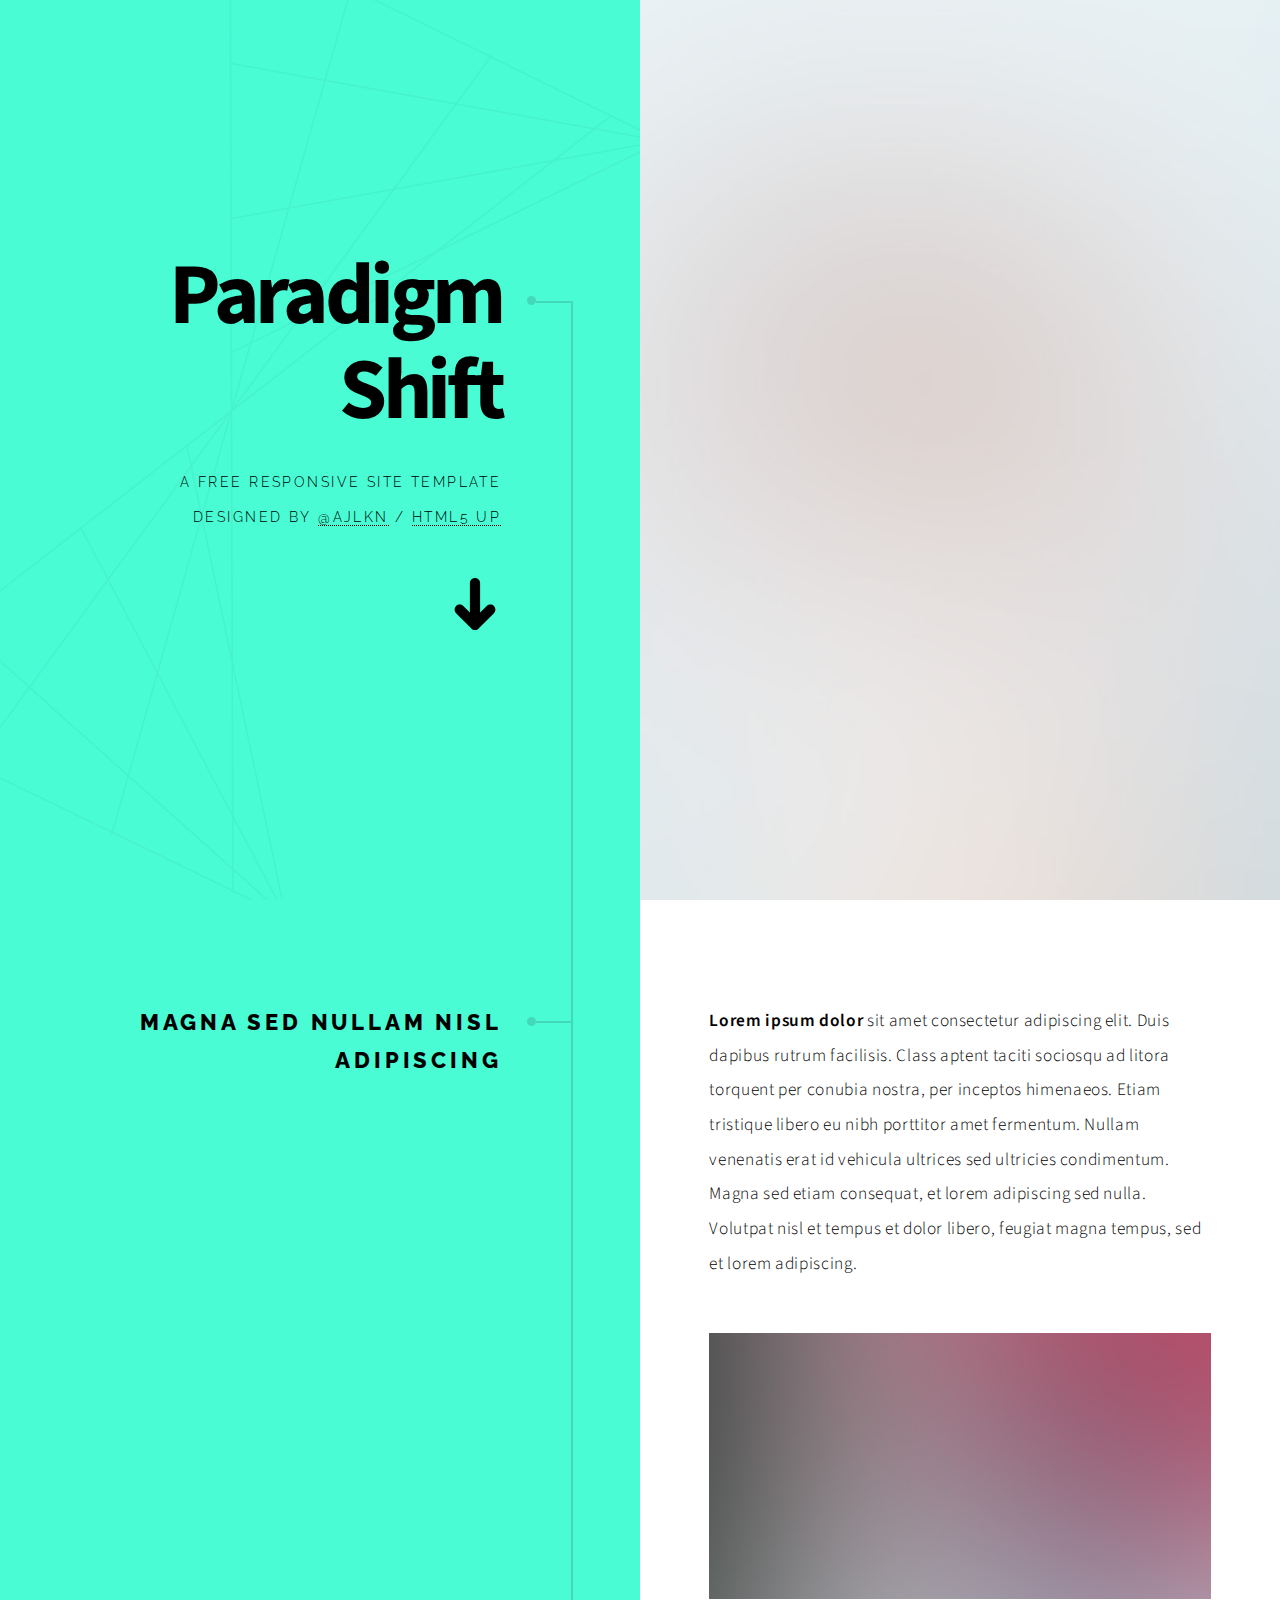
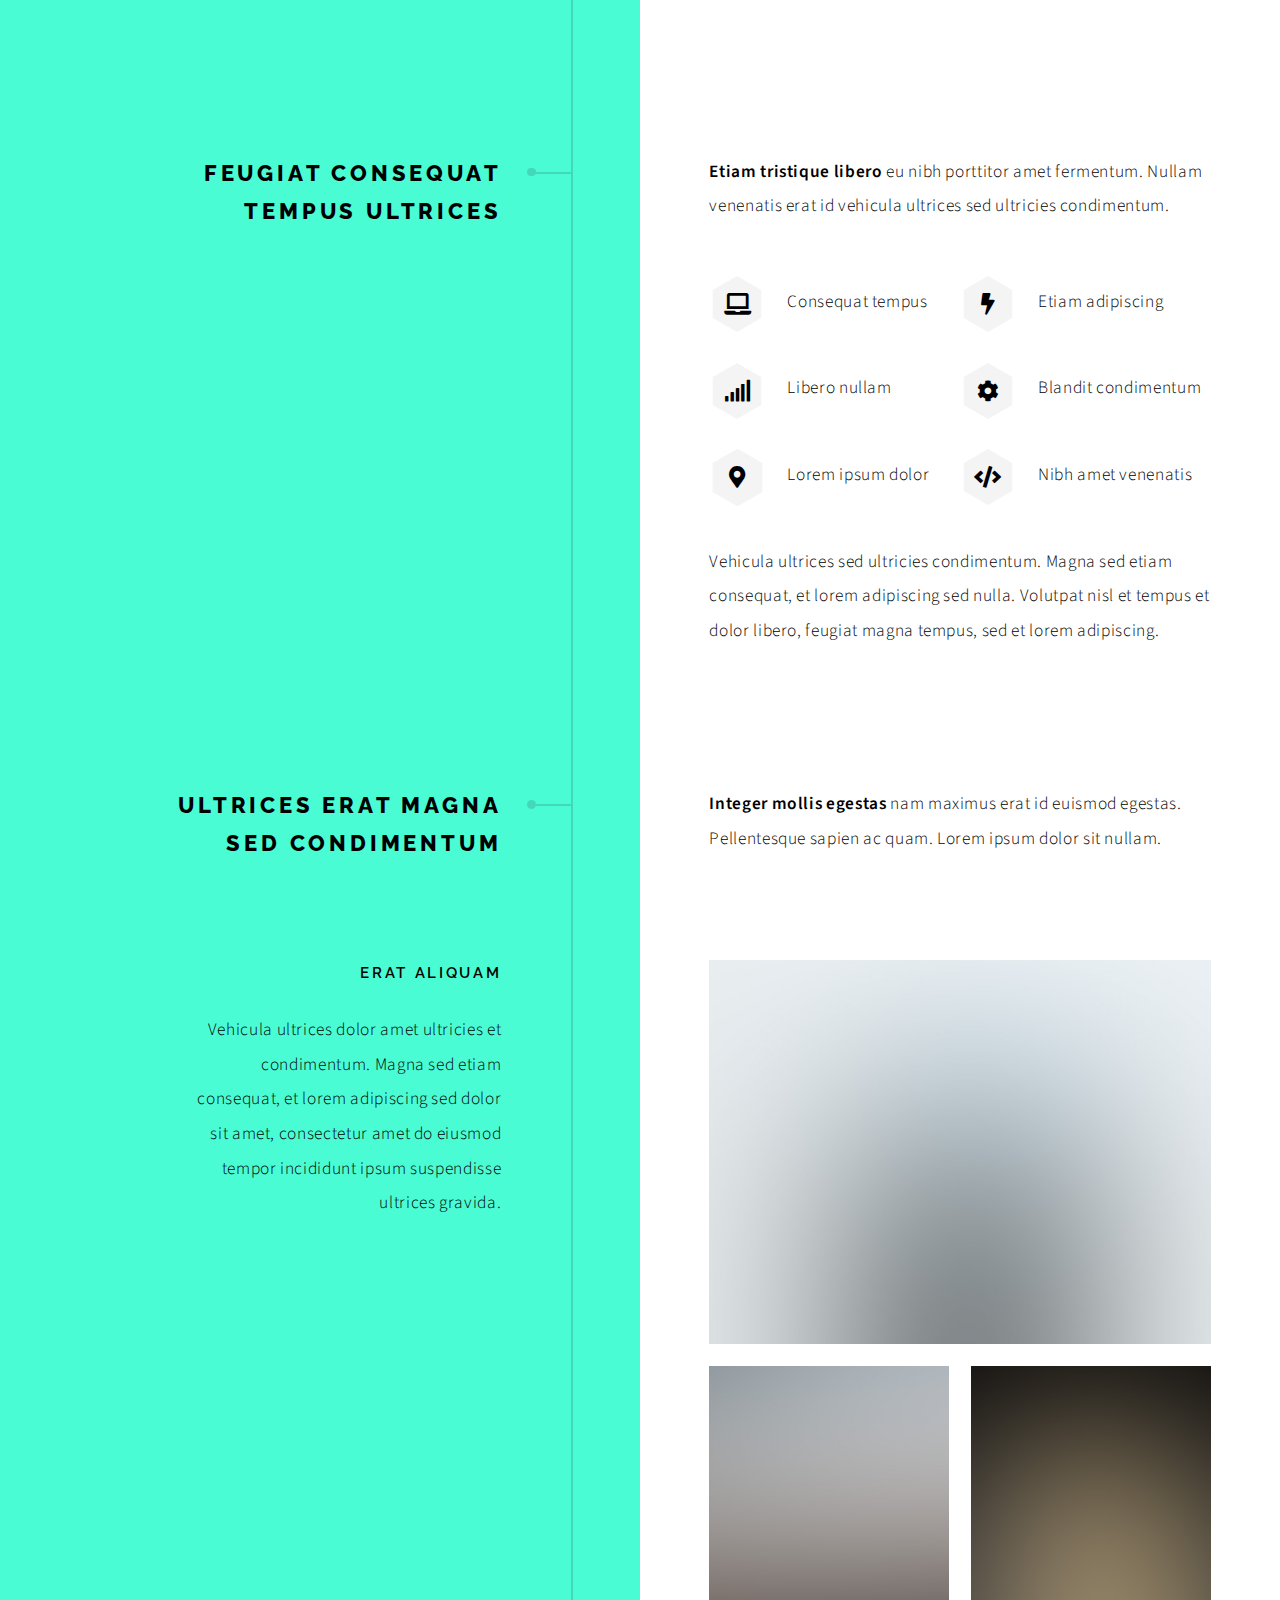
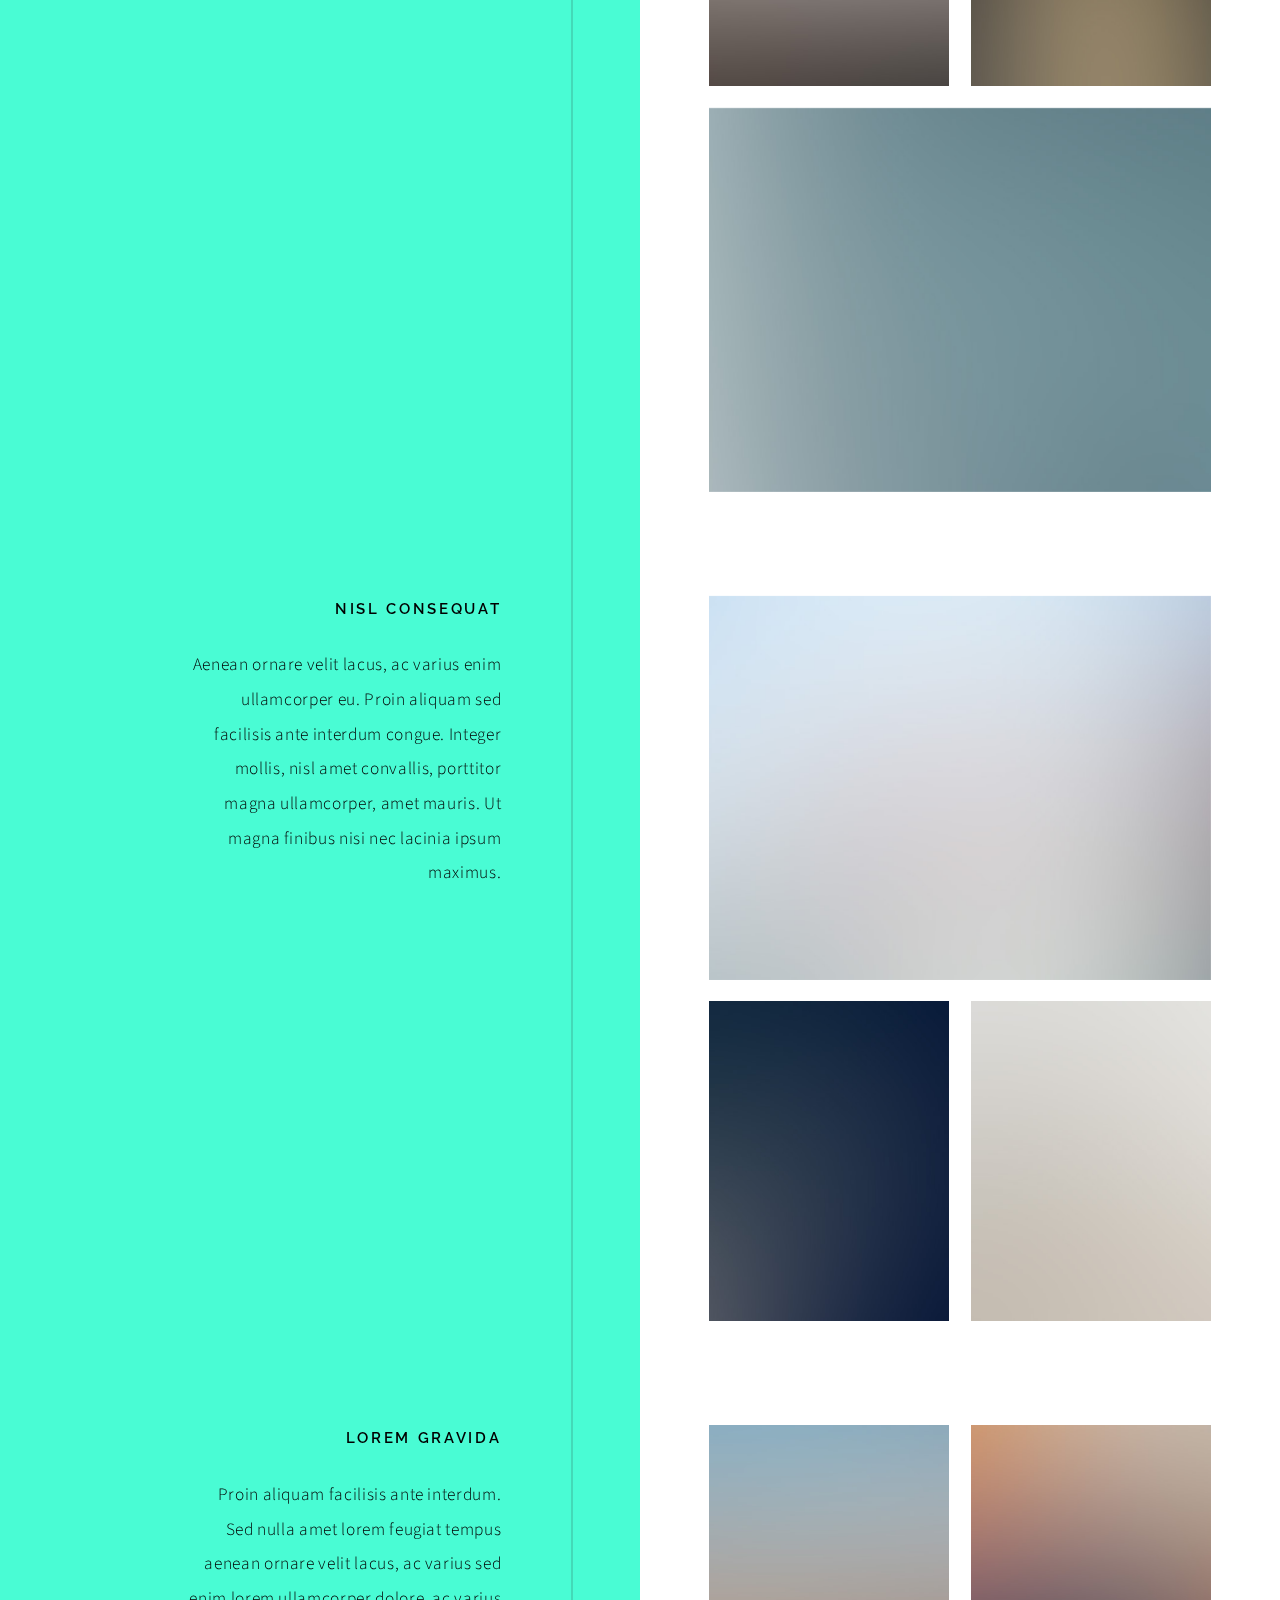
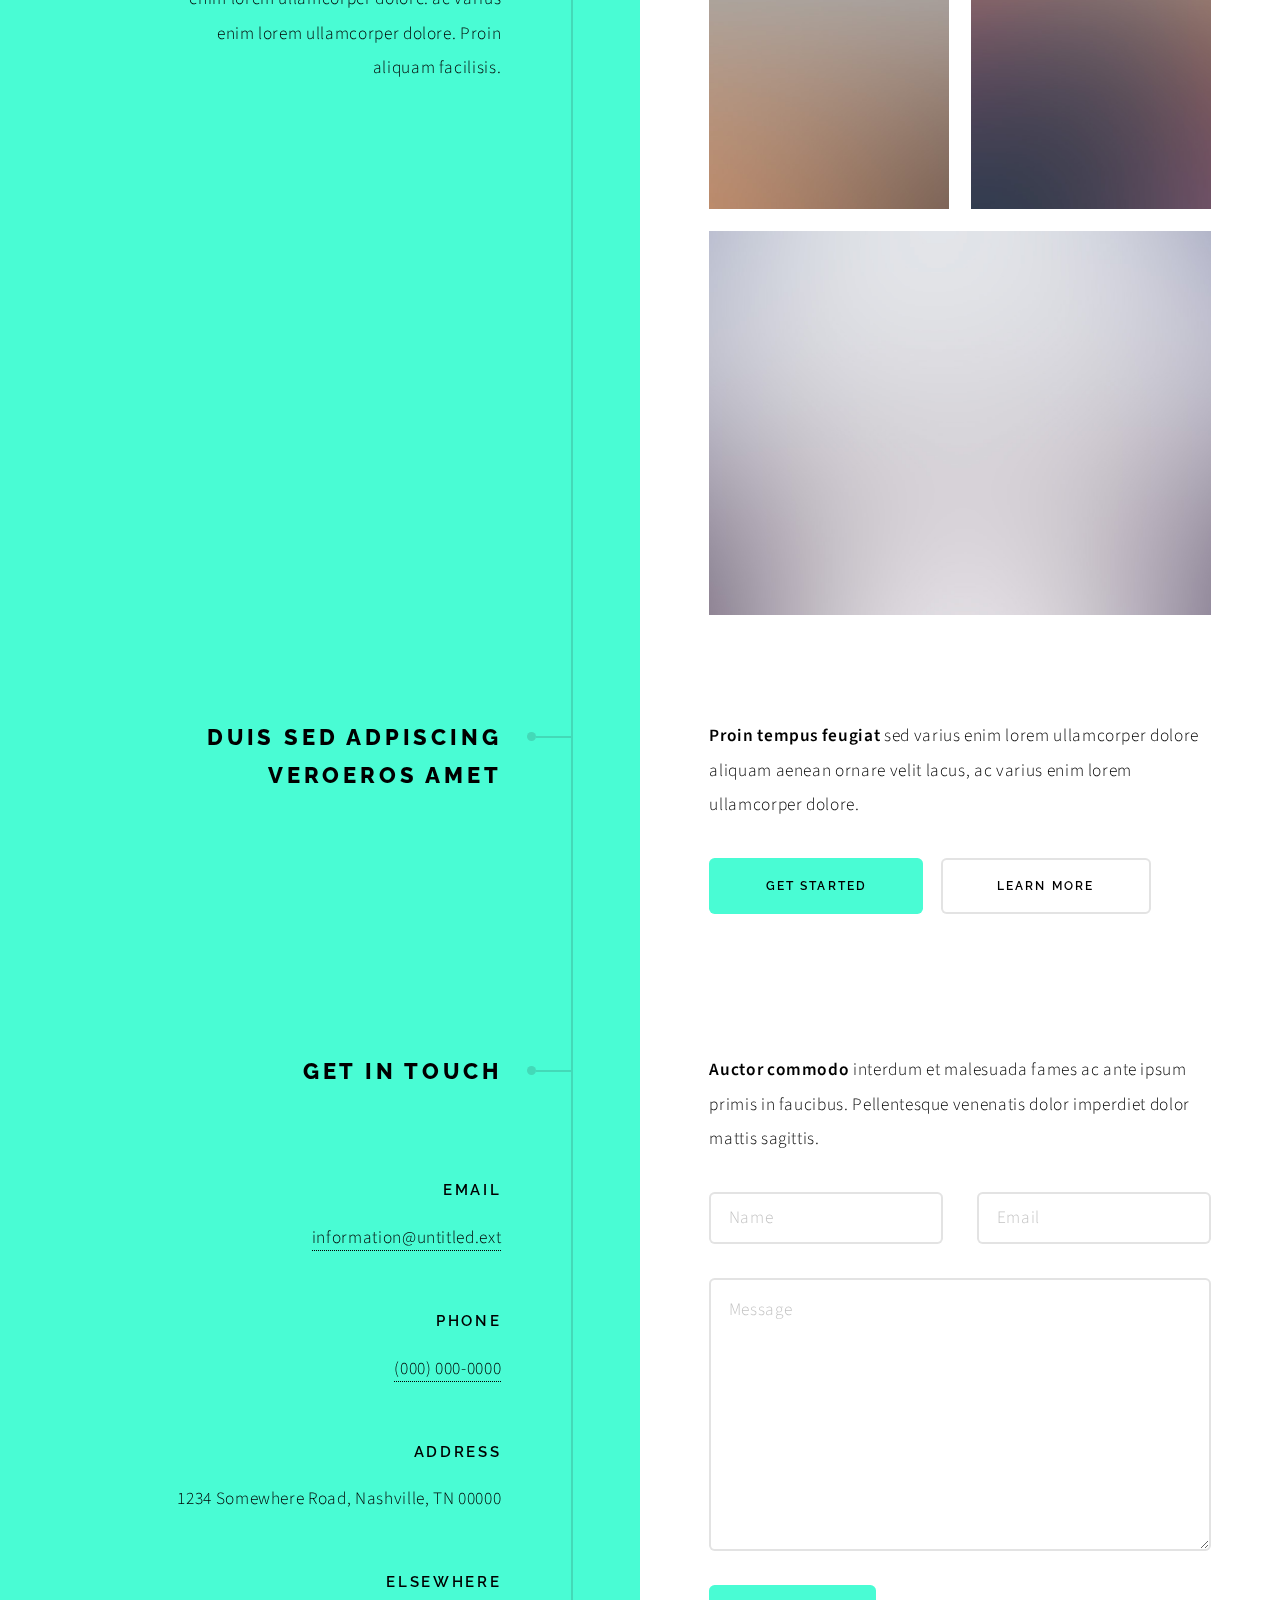
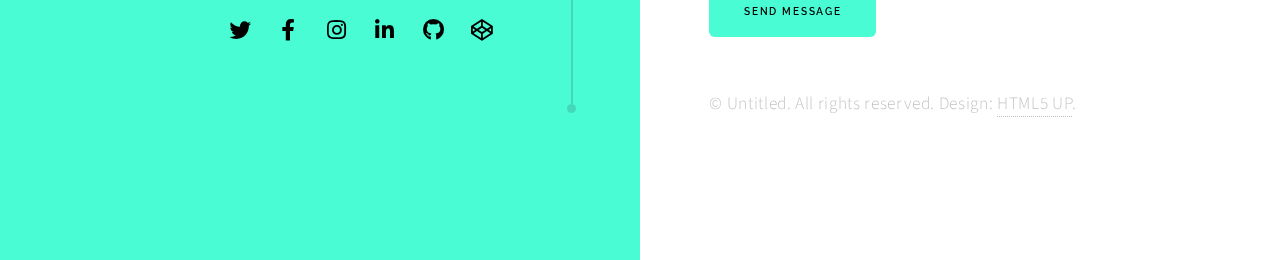
==== index.html @ 3af4d735 "Initial commit" ====
<!DOCTYPE HTML>
<!--
	Paradigm Shift by HTML5 UP
	html5up.net | @ajlkn
	Free for personal and commercial use under the CCA 3.0 license (html5up.net/license)
-->
<html>
	<head>
		<title>Paradigm Shift by HTML5 UP</title>
		<meta charset="utf-8" />
		<meta name="viewport" content="width=device-width, initial-scale=1, user-scalable=no" />
		<meta name="description" content="" />
		<meta name="keywords" content="" />
		<link rel="stylesheet" href="assets/css/main.css" />
	</head>
	<body class="is-preload">

		<!-- Wrapper -->
			<div id="wrapper">

				<!-- Intro -->
					<section class="intro">
						<header>
							<h1>Paradigm Shift</h1>
							<p>A free responsive site template designed by <a href="https://twitter.com/ajlkn">@ajlkn</a> / <a href="https://html5up.net">HTML5 UP</a></p>
							<ul class="actions">
								<li><a href="#first" class="arrow scrolly"><span class="label">Next</span></a></li>
							</ul>
						</header>
						<div class="content">
							<span class="image fill" data-position="center"><img src="images/pic01.jpg" alt="" /></span>
						</div>
					</section>

				<!-- Section -->
					<section id="first">
						<header>
							<h2>Magna sed nullam nisl adipiscing</h2>
						</header>
						<div class="content">
							<p><strong>Lorem ipsum dolor</strong> sit amet consectetur adipiscing elit. Duis dapibus rutrum facilisis. Class aptent taciti sociosqu ad litora torquent per conubia nostra, per inceptos himenaeos. Etiam tristique libero eu nibh porttitor amet fermentum. Nullam venenatis erat id vehicula ultrices sed ultricies condimentum. Magna sed etiam consequat, et lorem adipiscing sed nulla. Volutpat nisl et tempus et dolor libero, feugiat magna tempus, sed et lorem adipiscing.</p>
							<span class="image main"><img src="images/pic02.jpg" alt="" /></span>
						</div>
					</section>

				<!-- Section -->
					<section>
						<header>
							<h2>Feugiat consequat tempus ultrices</h2>
						</header>
						<div class="content">
							<p><strong>Etiam tristique libero</strong> eu nibh porttitor amet fermentum. Nullam venenatis erat id vehicula ultrices sed ultricies condimentum.</p>
							<ul class="feature-icons">
								<li class="icon solid fa-laptop">Consequat tempus</li>
								<li class="icon solid fa-bolt">Etiam adipiscing</li>
								<li class="icon solid fa-signal">Libero nullam</li>
								<li class="icon solid fa-cog">Blandit condimentum</li>
								<li class="icon solid fa-map-marker-alt">Lorem ipsum dolor</li>
								<li class="icon solid fa-code">Nibh amet venenatis</li>
							</ul>
							<p>Vehicula ultrices sed ultricies condimentum. Magna sed etiam consequat, et lorem adipiscing sed nulla. Volutpat nisl et tempus et dolor libero, feugiat magna tempus, sed et lorem adipiscing.</p>
						</div>
					</section>

				<!-- Section -->
					<section>
						<header>
							<h2>Ultrices erat magna sed condimentum</h2>
						</header>
						<div class="content">
							<p><strong>Integer mollis egestas</strong> nam maximus erat id euismod egestas. Pellentesque sapien ac quam. Lorem ipsum dolor sit nullam.</p>

							<!-- Section -->
								<section>
									<header>
										<h3>Erat aliquam</h3>
										<p>Vehicula ultrices dolor amet ultricies et condimentum. Magna sed etiam consequat, et lorem adipiscing sed dolor sit amet, consectetur amet do eiusmod tempor incididunt  ipsum suspendisse ultrices gravida.</p>
									</header>
									<div class="content">
										<div class="gallery">
											<a href="images/gallery/fulls/01.jpg" class="landscape"><img src="images/gallery/thumbs/01.jpg" alt="" /></a>
											<a href="images/gallery/fulls/02.jpg"><img src="images/gallery/thumbs/02.jpg" alt="" /></a>
											<a href="images/gallery/fulls/03.jpg"><img src="images/gallery/thumbs/03.jpg" alt="" /></a>
											<a href="images/gallery/fulls/04.jpg" class="landscape"><img src="images/gallery/thumbs/04.jpg" alt="" /></a>
										</div>
									</div>
								</section>

							<!-- Section -->
								<section>
									<header>
										<h3>Nisl consequat</h3>
										<p>Aenean ornare velit lacus, ac varius enim ullamcorper eu. Proin aliquam sed facilisis ante interdum congue. Integer mollis, nisl amet convallis, porttitor magna ullamcorper, amet mauris. Ut magna finibus nisi nec lacinia ipsum maximus.</p>
									</header>
									<div class="content">
										<div class="gallery">
											<a href="images/gallery/fulls/05.jpg" class="landscape"><img src="images/gallery/thumbs/05.jpg" alt="" /></a>
											<a href="images/gallery/fulls/06.jpg"><img src="images/gallery/thumbs/06.jpg" alt="" /></a>
											<a href="images/gallery/fulls/07.jpg"><img src="images/gallery/thumbs/07.jpg" alt="" /></a>
										</div>
									</div>
								</section>

							<!-- Section -->
								<section>
									<header>
										<h3>Lorem gravida</h3>
										<p>Proin aliquam facilisis ante interdum. Sed nulla amet lorem feugiat tempus aenean ornare velit lacus, ac varius sed enim lorem ullamcorper dolore.  ac varius enim lorem ullamcorper dolore. Proin aliquam facilisis.</p>
									</header>
									<div class="content">
										<div class="gallery">
											<a href="images/gallery/fulls/08.jpg" class="portrait"><img src="images/gallery/thumbs/08.jpg" alt="" /></a>
											<a href="images/gallery/fulls/09.jpg" class="portrait"><img src="images/gallery/thumbs/09.jpg" alt="" /></a>
											<a href="images/gallery/fulls/10.jpg" class="landscape"><img src="images/gallery/thumbs/10.jpg" alt="" /></a>
										</div>
									</div>
								</section>

						</div>
					</section>

				<!-- Section -->
					<section>
						<header>
							<h2>Duis sed adpiscing veroeros amet</h2>
						</header>
						<div class="content">
							<p><strong>Proin tempus feugiat</strong> sed varius enim lorem ullamcorper dolore aliquam aenean ornare velit lacus, ac varius enim lorem ullamcorper dolore.</p>
							<ul class="actions">
								<li><a href="#" class="button primary large">Get Started</a></li>
								<li><a href="#" class="button large">Learn More</a></li>
							</ul>
						</div>
					</section>

				<!-- Elements -->
				<!--
					<section>
						<header>
							<h2>Elements</h2>
						</header>
						<div class="content">

							<section>
								<header>
									<h3>Text</h3>
								</header>
								<div class="content">
									<p>This is <b>bold</b> and this is <strong>strong</strong>. This is <i>italic</i> and this is <em>emphasized</em>.
									This is <sup>superscript</sup> text and this is <sub>subscript</sub> text.
									This is <u>underlined</u> and this is code: <code>for (;;) { ... }</code>. Finally, <a href="#">this is a link</a>.</p>
									<hr />
									<h2>Heading Level 2</h2>
									<h3>Heading Level 3</h3>
									<h4>Heading Level 4</h4>
									<h5>Heading Level 5</h5>
									<hr />
									<h5>Blockquote</h5>
									<blockquote>Fringilla nisl. Donec accumsan interdum nisi, quis tincidunt felis sagittis eget tempus euismod. Vestibulum ante ipsum primis in faucibus vestibulum. Blandit adipiscing eu felis iaculis volutpat ac adipiscing accumsan faucibus. Vestibulum ante ipsum primis in faucibus lorem ipsum dolor sit amet nullam adipiscing eu felis.</blockquote>
									<h5>Preformatted</h5>
									<pre><code>i = 0;

while (!deck.isInOrder()) {
  print 'Iteration ' + i;
  deck.shuffle();
  i++;
}

print 'Sorted in ' + i + ' iterations.';</code></pre>
								</div>
							</section>

							<section>
								<header>
									<h3>Lists</h3>
								</header>
								<div class="content">

									<h4>Unordered</h4>
									<ul>
										<li>Dolor pulvinar etiam.</li>
										<li>Sagittis adipiscing.</li>
										<li>Felis enim feugiat.</li>
									</ul>

									<h4>Alternate</h4>
									<ul class="alt">
										<li>Dolor pulvinar etiam.</li>
										<li>Sagittis adipiscing.</li>
										<li>Felis enim feugiat.</li>
									</ul>

									<h4>Ordered</h4>
									<ol>
										<li>Dolor pulvinar etiam.</li>
										<li>Etiam vel felis viverra.</li>
										<li>Felis enim feugiat.</li>
										<li>Dolor pulvinar etiam.</li>
										<li>Etiam vel felis lorem.</li>
										<li>Felis enim et feugiat.</li>
									</ol>
									<h4>Icons</h4>
									<ul class="icons">
										<li><a href="#" class="icon brands fa-twitter"><span class="label">Twitter</span></a></li>
										<li><a href="#" class="icon brands fa-facebook-f"><span class="label">Facebook</span></a></li>
										<li><a href="#" class="icon brands fa-instagram"><span class="label">Instagram</span></a></li>
										<li><a href="#" class="icon brands fa-github"><span class="label">Github</span></a></li>
									</ul>

									<h4>Actions</h4>
									<ul class="actions">
										<li><a href="#" class="button primary">Default</a></li>
										<li><a href="#" class="button">Default</a></li>
									</ul>
									<ul class="actions stacked">
										<li><a href="#" class="button primary">Default</a></li>
										<li><a href="#" class="button">Default</a></li>
									</ul>
								</div>
							</section>

							<section>
								<header>
									<h3>Table</h3>
								</header>
								<div class="content">
									<h4>Default</h4>
									<div class="table-wrapper">
										<table>
											<thead>
												<tr>
													<th>Name</th>
													<th>Description</th>
													<th>Price</th>
												</tr>
											</thead>
											<tbody>
												<tr>
													<td>Item One</td>
													<td>Ante turpis integer aliquet porttitor.</td>
													<td>29.99</td>
												</tr>
												<tr>
													<td>Item Two</td>
													<td>Vis ac commodo adipiscing arcu aliquet.</td>
													<td>19.99</td>
												</tr>
												<tr>
													<td>Item Three</td>
													<td> Morbi faucibus arcu accumsan lorem.</td>
													<td>29.99</td>
												</tr>
												<tr>
													<td>Item Four</td>
													<td>Vitae integer tempus condimentum.</td>
													<td>19.99</td>
												</tr>
												<tr>
													<td>Item Five</td>
													<td>Ante turpis integer aliquet porttitor.</td>
													<td>29.99</td>
												</tr>
											</tbody>
											<tfoot>
												<tr>
													<td colspan="2"></td>
													<td>100.00</td>
												</tr>
											</tfoot>
										</table>
									</div>

									<h4>Alternate</h4>
									<div class="table-wrapper">
										<table class="alt">
											<thead>
												<tr>
													<th>Name</th>
													<th>Description</th>
													<th>Price</th>
												</tr>
											</thead>
											<tbody>
												<tr>
													<td>Item One</td>
													<td>Ante turpis integer aliquet porttitor.</td>
													<td>29.99</td>
												</tr>
												<tr>
													<td>Item Two</td>
													<td>Vis ac commodo adipiscing arcu aliquet.</td>
													<td>19.99</td>
												</tr>
												<tr>
													<td>Item Three</td>
													<td> Morbi faucibus arcu accumsan lorem.</td>
													<td>29.99</td>
												</tr>
												<tr>
													<td>Item Four</td>
													<td>Vitae integer tempus condimentum.</td>
													<td>19.99</td>
												</tr>
												<tr>
													<td>Item Five</td>
													<td>Ante turpis integer aliquet porttitor.</td>
													<td>29.99</td>
												</tr>
											</tbody>
											<tfoot>
												<tr>
													<td colspan="2"></td>
													<td>100.00</td>
												</tr>
											</tfoot>
										</table>
									</div>
								</div>
							</section>

							<section>
								<header>
									<h3>Buttons</h3>
								</header>
								<div class="content">
									<ul class="actions">
										<li><a href="#" class="button primary">Primary</a></li>
										<li><a href="#" class="button">Default</a></li>
									</ul>
									<ul class="actions">
										<li><a href="#" class="button large">Large</a></li>
										<li><a href="#" class="button">Default</a></li>
										<li><a href="#" class="button small">Small</a></li>
									</ul>
									<ul class="actions">
										<li><a href="#" class="button primary icon solid fa-download">Icon</a></li>
										<li><a href="#" class="button icon solid fa-download">Icon</a></li>
									</ul>
									<ul class="actions">
										<li><span class="button primary disabled">Disabled</span></li>
										<li><span class="button disabled">Disabled</span></li>
									</ul>
								</div>
							</section>

							<section>
								<header>
									<h3>Form</h3>
								</header>
								<div class="content">
									<form method="post" action="#">
										<div class="fields">
											<div class="field half">
												<label for="demo-name">Name</label>
												<input type="text" name="demo-name" id="demo-name" value="" placeholder="Jane Doe" />
											</div>
											<div class="field half">
												<label for="demo-email">Email</label>
												<input type="email" name="demo-email" id="demo-email" value="" placeholder="jane@untitled.tld" />
											</div>
											<div class="field">
												<label for="demo-category">Category</label>
												<select name="demo-category" id="demo-category">
													<option value="">-</option>
													<option value="1">Manufacturing</option>
													<option value="1">Shipping</option>
													<option value="1">Administration</option>
													<option value="1">Human Resources</option>
												</select>
											</div>
											<div class="field half">
												<input type="radio" id="demo-priority-low" name="demo-priority" checked>
												<label for="demo-priority-low">Low</label>
											</div>
											<div class="field half">
												<input type="radio" id="demo-priority-high" name="demo-priority">
												<label for="demo-priority-high">High</label>
											</div>
											<div class="field half">
												<input type="checkbox" id="demo-copy" name="demo-copy">
												<label for="demo-copy">Email me a copy</label>
											</div>
											<div class="field half">
												<input type="checkbox" id="demo-human" name="demo-human" checked>
												<label for="demo-human">Not a robot</label>
											</div>
											<div class="field">
												<label for="demo-message">Message</label>
												<textarea name="demo-message" id="demo-message" placeholder="Enter your message" rows="6"></textarea>
											</div>
										</div>
										<ul class="actions">
											<li><input type="submit" value="Send Message" class="primary" /></li>
											<li><input type="reset" value="Reset" /></li>
										</ul>
									</form>
								</div>
							</section>

						</div>
					</section>
				-->

				<!-- Section -->
					<section>
						<header>
							<h2>Get in touch</h2>
						</header>
						<div class="content">
							<p><strong>Auctor commodo</strong> interdum et malesuada fames ac ante ipsum primis in faucibus. Pellentesque venenatis dolor imperdiet dolor mattis sagittis.</p>
							<form>
								<div class="fields">
									<div class="field half">
										<input type="text" name="name" id="name" placeholder="Name" />
									</div>
									<div class="field half">
										<input type="email" name="email" id="email" placeholder="Email" />
									</div>
									<div class="field">
										<textarea name="message" id="message" placeholder="Message" rows="7"></textarea>
									</div>
								</div>
								<ul class="actions">
									<li><input type="submit" value="Send Message" class="button primary" /></li>
								</ul>
							</form>
						</div>
						<footer>
							<ul class="items">
								<li>
									<h3>Email</h3>
									<a href="#">information@untitled.ext</a>
								</li>
								<li>
									<h3>Phone</h3>
									<a href="#">(000) 000-0000</a>
								</li>
								<li>
									<h3>Address</h3>
									<span>1234 Somewhere Road, Nashville, TN 00000</span>
								</li>
								<li>
									<h3>Elsewhere</h3>
									<ul class="icons">
										<li><a href="#" class="icon brands fa-twitter"><span class="label">Twitter</span></a></li>
										<li><a href="#" class="icon brands fa-facebook-f"><span class="label">Facebook</span></a></li>
										<li><a href="#" class="icon brands fa-instagram"><span class="label">Instagram</span></a></li>
										<li><a href="#" class="icon brands fa-linkedin-in"><span class="label">LinkedIn</span></a></li>
										<li><a href="#" class="icon brands fa-github"><span class="label">GitHub</span></a></li>
										<li><a href="#" class="icon brands fa-codepen"><span class="label">Codepen</span></a></li>
									</ul>
								</li>
							</ul>
						</footer>
					</section>

				<!-- Copyright -->
					<div class="copyright">&copy; Untitled. All rights reserved. Design: <a href="https://html5up.net">HTML5 UP</a>.</div>

			</div>

		<!-- Scripts -->
			<script src="assets/js/jquery.min.js"></script>
			<script src="assets/js/jquery.scrolly.min.js"></script>
			<script src="assets/js/browser.min.js"></script>
			<script src="assets/js/breakpoints.min.js"></script>
			<script src="assets/js/util.js"></script>
			<script src="assets/js/main.js"></script>

	</body>
</html>
---- assets/css/main.css ----
@import url(fontawesome-all.min.css);
@import url("https://fonts.googleapis.com/css?family=Source+Sans+Pro:300,600,700,300i,600i,700i|Raleway:600,800");

/*
	Paradigm Shift by HTML5 UP
	html5up.net | @ajlkn
	Free for personal and commercial use under the CCA 3.0 license (html5up.net/license)
*/

html, body, div, span, applet, object,
iframe, h1, h2, h3, h4, h5, h6, p, blockquote,
pre, a, abbr, acronym, address, big, cite,
code, del, dfn, em, img, ins, kbd, q, s, samp,
small, strike, strong, sub, sup, tt, var, b,
u, i, center, dl, dt, dd, ol, ul, li, fieldset,
form, label, legend, table, caption, tbody,
tfoot, thead, tr, th, td, article, aside,
canvas, details, embed, figure, figcaption,
footer, header, hgroup, menu, nav, output, ruby,
section, summary, time, mark, audio, video {
	margin: 0;
	padding: 0;
	border: 0;
	font-size: 100%;
	font: inherit;
	vertical-align: baseline;}

article, aside, details, figcaption, figure,
footer, header, hgroup, menu, nav, section {
	display: block;}

body {
	line-height: 1;
}

ol, ul {
	list-style: none;
}

blockquote, q {
	quotes: none;
}

	blockquote:before, blockquote:after, q:before, q:after {
		content: '';
		content: none;
	}

table {
	border-collapse: collapse;
	border-spacing: 0;
}

body {
	-webkit-text-size-adjust: none;
}

mark {
	background-color: transparent;
	color: inherit;
}

input::-moz-focus-inner {
	border: 0;
	padding: 0;
}

input, select, textarea {
	-moz-appearance: none;
	-webkit-appearance: none;
	-ms-appearance: none;
	appearance: none;
}

/* Basic */

	@-ms-viewport {
		width: device-width;
	}

	body {
		-ms-overflow-style: scrollbar;
	}

	@media screen and (max-width: 480px) {

		html, body {
			min-width: 320px;
		}

	}

	html {
		box-sizing: border-box;
	}

	*, *:before, *:after {
		box-sizing: inherit;
	}

	html {
		overflow-x: hidden;
	}

	body {
		background: #ffffff;
		overflow-x: hidden;
	}

		body.is-preload *, body.is-preload *:before, body.is-preload *:after {
			-moz-animation: none !important;
			-webkit-animation: none !important;
			-ms-animation: none !important;
			animation: none !important;
			-moz-transition: none !important;
			-webkit-transition: none !important;
			-ms-transition: none !important;
			transition: none !important;
		}

/* Typography */

	html {
		font-size: 18pt;
	}

		@media screen and (max-width: 1920px) {

			html {
				font-size: 13pt;
			}

		}

		@media screen and (max-width: 1152px) {

			html {
				font-size: 14pt;
			}

		}

		@media screen and (max-width: 736px) {

			html {
				font-size: 12pt;
			}

		}

		@media screen and (max-width: 480px) {

			html {
				font-size: 11pt;
			}

		}

	body {
		background-color: #ffffff;
		color: #000000;
	}

	body, input, select, textarea {
		color: #000000;
		font-family: "Source Sans Pro", Helvetica, sans-serif;
		font-size: 1rem;
		font-weight: 300;
		letter-spacing: 0.0375em;
		line-height: 2;
	}

	a {
		-moz-transition: border-bottom-color 0.25s ease-in-out;
		-webkit-transition: border-bottom-color 0.25s ease-in-out;
		-ms-transition: border-bottom-color 0.25s ease-in-out;
		transition: border-bottom-color 0.25s ease-in-out;
		text-decoration: none;
		color: #000000;
		border-bottom: dotted 1px;
	}

		a:hover {
			text-decoration: none;
			border-bottom-color: transparent;
		}

	strong, b {
		font-weight: 600;
		color: #000000;
	}

	em, i {
		font-style: italic;
	}

	p {
		margin: 0 0 2rem 0;
	}

	h1, h2, h3, h4, h5, h6 {
		color: #000000;
		font-family: "Raleway", Helvetica, sans-serif;
		font-weight: 600;
		letter-spacing: 0.175em;
		line-height: 1.75;
		margin: 0 0 1.5rem 0;
		text-transform: uppercase;
	}

		h1 a, h2 a, h3 a, h4 a, h5 a, h6 a {
			color: inherit;
			text-decoration: none;
		}

	h1 {
		font-family: "Source Sans Pro", Helvetica, sans-serif;
		font-size: 5rem;
		font-weight: 700;
		letter-spacing: -0.05em;
		line-height: 1.1;
		margin: 0 0 1.5rem 0;
		text-transform: none;
	}

	h2 {
		font-size: 1.25rem;
		font-weight: 800;
		margin: 0 0 2rem 0;
	}

	h3 {
		font-size: 0.875rem;
	}

	h4 {
		font-size: 0.875rem;
	}

	h5 {
		font-size: 0.75rem;
	}

	h6 {
		font-size: 0.625rem;
	}

	@media screen and (max-width: 736px) {

		h1 {
			font-size: 4.5rem;
			line-height: 1.1;
		}

		h2 {
			font-size: 1.25rem;
			line-height: 1.7;
		}

		h3 {
			font-size: 0.9rem;
		}

		h4 {
			font-size: 0.75rem;
		}

		h5 {
			font-size: 0.675rem;
		}

	}

	@media screen and (max-width: 360px) {

		h1 {
			font-size: 3.75rem;
		}

		h2 {
			font-size: 1.125rem;
		}

		h3 {
			font-size: 0.8rem;
		}

		h4 {
			font-size: 0.675rem;
		}

		h5 {
			font-size: 0.675rem;
		}

	}

	sub {
		font-size: 0.8rem;
		position: relative;
		top: 0.5rem;
	}

	sup {
		font-size: 0.8rem;
		position: relative;
		top: -0.5rem;
	}

	blockquote {
		border-left: solid 0.5rem rgba(144, 144, 144, 0.25);
		font-style: italic;
		margin: 0 0 2rem 0;
		padding: 1rem 0 1rem 2rem;
	}

	code {
		background: rgba(144, 144, 144, 0.1);
		border-radius: 0.325rem;
		font-family: "Courier New", monospace;
		font-size: 0.9rem;
		margin: 0 0.25rem;
		padding: 0.25rem 0.65rem;
	}

	pre {
		-webkit-overflow-scrolling: touch;
		font-family: "Courier New", monospace;
		font-size: 0.9rem;
		margin: 0 0 2rem 0;
		width: 100%;
	}

		pre code {
			display: block;
			line-height: 1.75;
			padding: 1rem 1.5rem;
			overflow-x: auto;
		}

	hr {
		border: 0;
		border-bottom: solid 2px rgba(144, 144, 144, 0.25);
		margin: 3rem 0;
	}

		hr.major {
			margin: 5rem 0;
		}

		@media screen and (max-width: 736px) {

			hr.major {
				margin: 3rem 0;
			}

		}

/* Row */

	.row {
		display: flex;
		flex-wrap: wrap;
		box-sizing: border-box;
		align-items: stretch;
	}

		.row > * {
			box-sizing: border-box;
		}

		.row.gtr-uniform > * > :last-child {
			margin-bottom: 0;
		}

		.row.aln-left {
			justify-content: flex-start;
		}

		.row.aln-center {
			justify-content: center;
		}

		.row.aln-right {
			justify-content: flex-end;
		}

		.row.aln-top {
			align-items: flex-start;
		}

		.row.aln-middle {
			align-items: center;
		}

		.row.aln-bottom {
			align-items: flex-end;
		}

		.row > .imp {
			order: -1;
		}

		.row > .col-1 {
			width: 8.33333%;
		}

		.row > .off-1 {
			margin-left: 8.33333%;
		}

		.row > .col-2 {
			width: 16.66667%;
		}

		.row > .off-2 {
			margin-left: 16.66667%;
		}

		.row > .col-3 {
			width: 25%;
		}

		.row > .off-3 {
			margin-left: 25%;
		}

		.row > .col-4 {
			width: 33.33333%;
		}

		.row > .off-4 {
			margin-left: 33.33333%;
		}

		.row > .col-5 {
			width: 41.66667%;
		}

		.row > .off-5 {
			margin-left: 41.66667%;
		}

		.row > .col-6 {
			width: 50%;
		}

		.row > .off-6 {
			margin-left: 50%;
		}

		.row > .col-7 {
			width: 58.33333%;
		}

		.row > .off-7 {
			margin-left: 58.33333%;
		}

		.row > .col-8 {
			width: 66.66667%;
		}

		.row > .off-8 {
			margin-left: 66.66667%;
		}

		.row > .col-9 {
			width: 75%;
		}

		.row > .off-9 {
			margin-left: 75%;
		}

		.row > .col-10 {
			width: 83.33333%;
		}

		.row > .off-10 {
			margin-left: 83.33333%;
		}

		.row > .col-11 {
			width: 91.66667%;
		}

		.row > .off-11 {
			margin-left: 91.66667%;
		}

		.row > .col-12 {
			width: 100%;
		}

		.row > .off-12 {
			margin-left: 100%;
		}

		.row.gtr-0 {
			margin-top: 0;
			margin-left: 0rem;
		}

			.row.gtr-0 > * {
				padding: 0 0 0 0rem;
			}

			.row.gtr-0.gtr-uniform {
				margin-top: 0rem;
			}

				.row.gtr-0.gtr-uniform > * {
					padding-top: 0rem;
				}

		.row.gtr-25 {
			margin-top: 0;
			margin-left: -0.5rem;
		}

			.row.gtr-25 > * {
				padding: 0 0 0 0.5rem;
			}

			.row.gtr-25.gtr-uniform {
				margin-top: -0.5rem;
			}

				.row.gtr-25.gtr-uniform > * {
					padding-top: 0.5rem;
				}

		.row.gtr-50 {
			margin-top: 0;
			margin-left: -1rem;
		}

			.row.gtr-50 > * {
				padding: 0 0 0 1rem;
			}

			.row.gtr-50.gtr-uniform {
				margin-top: -1rem;
			}

				.row.gtr-50.gtr-uniform > * {
					padding-top: 1rem;
				}

		.row {
			margin-top: 0;
			margin-left: -2rem;
		}

			.row > * {
				padding: 0 0 0 2rem;
			}

			.row.gtr-uniform {
				margin-top: -2rem;
			}

				.row.gtr-uniform > * {
					padding-top: 2rem;
				}

		.row.gtr-150 {
			margin-top: 0;
			margin-left: -3rem;
		}

			.row.gtr-150 > * {
				padding: 0 0 0 3rem;
			}

			.row.gtr-150.gtr-uniform {
				margin-top: -3rem;
			}

				.row.gtr-150.gtr-uniform > * {
					padding-top: 3rem;
				}

		.row.gtr-200 {
			margin-top: 0;
			margin-left: -4rem;
		}

			.row.gtr-200 > * {
				padding: 0 0 0 4rem;
			}

			.row.gtr-200.gtr-uniform {
				margin-top: -4rem;
			}

				.row.gtr-200.gtr-uniform > * {
					padding-top: 4rem;
				}

		@media screen and (max-width: 1920px) {

			.row {
				display: flex;
				flex-wrap: wrap;
				box-sizing: border-box;
				align-items: stretch;
			}

				.row > * {
					box-sizing: border-box;
				}

				.row.gtr-uniform > * > :last-child {
					margin-bottom: 0;
				}

				.row.aln-left {
					justify-content: flex-start;
				}

				.row.aln-center {
					justify-content: center;
				}

				.row.aln-right {
					justify-content: flex-end;
				}

				.row.aln-top {
					align-items: flex-start;
				}

				.row.aln-middle {
					align-items: center;
				}

				.row.aln-bottom {
					align-items: flex-end;
				}

				.row > .imp-xlarge {
					order: -1;
				}

				.row > .col-1-xlarge {
					width: 8.33333%;
				}

				.row > .off-1-xlarge {
					margin-left: 8.33333%;
				}

				.row > .col-2-xlarge {
					width: 16.66667%;
				}

				.row > .off-2-xlarge {
					margin-left: 16.66667%;
				}

				.row > .col-3-xlarge {
					width: 25%;
				}

				.row > .off-3-xlarge {
					margin-left: 25%;
				}

				.row > .col-4-xlarge {
					width: 33.33333%;
				}

				.row > .off-4-xlarge {
					margin-left: 33.33333%;
				}

				.row > .col-5-xlarge {
					width: 41.66667%;
				}

				.row > .off-5-xlarge {
					margin-left: 41.66667%;
				}

				.row > .col-6-xlarge {
					width: 50%;
				}

				.row > .off-6-xlarge {
					margin-left: 50%;
				}

				.row > .col-7-xlarge {
					width: 58.33333%;
				}

				.row > .off-7-xlarge {
					margin-left: 58.33333%;
				}

				.row > .col-8-xlarge {
					width: 66.66667%;
				}

				.row > .off-8-xlarge {
					margin-left: 66.66667%;
				}

				.row > .col-9-xlarge {
					width: 75%;
				}

				.row > .off-9-xlarge {
					margin-left: 75%;
				}

				.row > .col-10-xlarge {
					width: 83.33333%;
				}

				.row > .off-10-xlarge {
					margin-left: 83.33333%;
				}

				.row > .col-11-xlarge {
					width: 91.66667%;
				}

				.row > .off-11-xlarge {
					margin-left: 91.66667%;
				}

				.row > .col-12-xlarge {
					width: 100%;
				}

				.row > .off-12-xlarge {
					margin-left: 100%;
				}

				.row.gtr-0 {
					margin-top: 0;
					margin-left: 0rem;
				}

					.row.gtr-0 > * {
						padding: 0 0 0 0rem;
					}

					.row.gtr-0.gtr-uniform {
						margin-top: 0rem;
					}

						.row.gtr-0.gtr-uniform > * {
							padding-top: 0rem;
						}

				.row.gtr-25 {
					margin-top: 0;
					margin-left: -0.5rem;
				}

					.row.gtr-25 > * {
						padding: 0 0 0 0.5rem;
					}

					.row.gtr-25.gtr-uniform {
						margin-top: -0.5rem;
					}

						.row.gtr-25.gtr-uniform > * {
							padding-top: 0.5rem;
						}

				.row.gtr-50 {
					margin-top: 0;
					margin-left: -1rem;
				}

					.row.gtr-50 > * {
						padding: 0 0 0 1rem;
					}

					.row.gtr-50.gtr-uniform {
						margin-top: -1rem;
					}

						.row.gtr-50.gtr-uniform > * {
							padding-top: 1rem;
						}

				.row {
					margin-top: 0;
					margin-left: -2rem;
				}

					.row > * {
						padding: 0 0 0 2rem;
					}

					.row.gtr-uniform {
						margin-top: -2rem;
					}

						.row.gtr-uniform > * {
							padding-top: 2rem;
						}

				.row.gtr-150 {
					margin-top: 0;
					margin-left: -3rem;
				}

					.row.gtr-150 > * {
						padding: 0 0 0 3rem;
					}

					.row.gtr-150.gtr-uniform {
						margin-top: -3rem;
					}

						.row.gtr-150.gtr-uniform > * {
							padding-top: 3rem;
						}

				.row.gtr-200 {
					margin-top: 0;
					margin-left: -4rem;
				}

					.row.gtr-200 > * {
						padding: 0 0 0 4rem;
					}

					.row.gtr-200.gtr-uniform {
						margin-top: -4rem;
					}

						.row.gtr-200.gtr-uniform > * {
							padding-top: 4rem;
						}

		}

		@media screen and (max-width: 1280px) {

			.row {
				display: flex;
				flex-wrap: wrap;
				box-sizing: border-box;
				align-items: stretch;
			}

				.row > * {
					box-sizing: border-box;
				}

				.row.gtr-uniform > * > :last-child {
					margin-bottom: 0;
				}

				.row.aln-left {
					justify-content: flex-start;
				}

				.row.aln-center {
					justify-content: center;
				}

				.row.aln-right {
					justify-content: flex-end;
				}

				.row.aln-top {
					align-items: flex-start;
				}

				.row.aln-middle {
					align-items: center;
				}

				.row.aln-bottom {
					align-items: flex-end;
				}

				.row > .imp-large {
					order: -1;
				}

				.row > .col-1-large {
					width: 8.33333%;
				}

				.row > .off-1-large {
					margin-left: 8.33333%;
				}

				.row > .col-2-large {
					width: 16.66667%;
				}

				.row > .off-2-large {
					margin-left: 16.66667%;
				}

				.row > .col-3-large {
					width: 25%;
				}

				.row > .off-3-large {
					margin-left: 25%;
				}

				.row > .col-4-large {
					width: 33.33333%;
				}

				.row > .off-4-large {
					margin-left: 33.33333%;
				}

				.row > .col-5-large {
					width: 41.66667%;
				}

				.row > .off-5-large {
					margin-left: 41.66667%;
				}

				.row > .col-6-large {
					width: 50%;
				}

				.row > .off-6-large {
					margin-left: 50%;
				}

				.row > .col-7-large {
					width: 58.33333%;
				}

				.row > .off-7-large {
					margin-left: 58.33333%;
				}

				.row > .col-8-large {
					width: 66.66667%;
				}

				.row > .off-8-large {
					margin-left: 66.66667%;
				}

				.row > .col-9-large {
					width: 75%;
				}

				.row > .off-9-large {
					margin-left: 75%;
				}

				.row > .col-10-large {
					width: 83.33333%;
				}

				.row > .off-10-large {
					margin-left: 83.33333%;
				}

				.row > .col-11-large {
					width: 91.66667%;
				}

				.row > .off-11-large {
					margin-left: 91.66667%;
				}

				.row > .col-12-large {
					width: 100%;
				}

				.row > .off-12-large {
					margin-left: 100%;
				}

				.row.gtr-0 {
					margin-top: 0;
					margin-left: 0rem;
				}

					.row.gtr-0 > * {
						padding: 0 0 0 0rem;
					}

					.row.gtr-0.gtr-uniform {
						margin-top: 0rem;
					}

						.row.gtr-0.gtr-uniform > * {
							padding-top: 0rem;
						}

				.row.gtr-25 {
					margin-top: 0;
					margin-left: -0.375rem;
				}

					.row.gtr-25 > * {
						padding: 0 0 0 0.375rem;
					}

					.row.gtr-25.gtr-uniform {
						margin-top: -0.375rem;
					}

						.row.gtr-25.gtr-uniform > * {
							padding-top: 0.375rem;
						}

				.row.gtr-50 {
					margin-top: 0;
					margin-left: -0.75rem;
				}

					.row.gtr-50 > * {
						padding: 0 0 0 0.75rem;
					}

					.row.gtr-50.gtr-uniform {
						margin-top: -0.75rem;
					}

						.row.gtr-50.gtr-uniform > * {
							padding-top: 0.75rem;
						}

				.row {
					margin-top: 0;
					margin-left: -1.5rem;
				}

					.row > * {
						padding: 0 0 0 1.5rem;
					}

					.row.gtr-uniform {
						margin-top: -1.5rem;
					}

						.row.gtr-uniform > * {
							padding-top: 1.5rem;
						}

				.row.gtr-150 {
					margin-top: 0;
					margin-left: -2.25rem;
				}

					.row.gtr-150 > * {
						padding: 0 0 0 2.25rem;
					}

					.row.gtr-150.gtr-uniform {
						margin-top: -2.25rem;
					}

						.row.gtr-150.gtr-uniform > * {
							padding-top: 2.25rem;
						}

				.row.gtr-200 {
					margin-top: 0;
					margin-left: -3rem;
				}

					.row.gtr-200 > * {
						padding: 0 0 0 3rem;
					}

					.row.gtr-200.gtr-uniform {
						margin-top: -3rem;
					}

						.row.gtr-200.gtr-uniform > * {
							padding-top: 3rem;
						}

		}

		@media screen and (max-width: 1152px) {

			.row {
				display: flex;
				flex-wrap: wrap;
				box-sizing: border-box;
				align-items: stretch;
			}

				.row > * {
					box-sizing: border-box;
				}

				.row.gtr-uniform > * > :last-child {
					margin-bottom: 0;
				}

				.row.aln-left {
					justify-content: flex-start;
				}

				.row.aln-center {
					justify-content: center;
				}

				.row.aln-right {
					justify-content: flex-end;
				}

				.row.aln-top {
					align-items: flex-start;
				}

				.row.aln-middle {
					align-items: center;
				}

				.row.aln-bottom {
					align-items: flex-end;
				}

				.row > .imp-medium {
					order: -1;
				}

				.row > .col-1-medium {
					width: 8.33333%;
				}

				.row > .off-1-medium {
					margin-left: 8.33333%;
				}

				.row > .col-2-medium {
					width: 16.66667%;
				}

				.row > .off-2-medium {
					margin-left: 16.66667%;
				}

				.row > .col-3-medium {
					width: 25%;
				}

				.row > .off-3-medium {
					margin-left: 25%;
				}

				.row > .col-4-medium {
					width: 33.33333%;
				}

				.row > .off-4-medium {
					margin-left: 33.33333%;
				}

				.row > .col-5-medium {
					width: 41.66667%;
				}

				.row > .off-5-medium {
					margin-left: 41.66667%;
				}

				.row > .col-6-medium {
					width: 50%;
				}

				.row > .off-6-medium {
					margin-left: 50%;
				}

				.row > .col-7-medium {
					width: 58.33333%;
				}

				.row > .off-7-medium {
					margin-left: 58.33333%;
				}

				.row > .col-8-medium {
					width: 66.66667%;
				}

				.row > .off-8-medium {
					margin-left: 66.66667%;
				}

				.row > .col-9-medium {
					width: 75%;
				}

				.row > .off-9-medium {
					margin-left: 75%;
				}

				.row > .col-10-medium {
					width: 83.33333%;
				}

				.row > .off-10-medium {
					margin-left: 83.33333%;
				}

				.row > .col-11-medium {
					width: 91.66667%;
				}

				.row > .off-11-medium {
					margin-left: 91.66667%;
				}

				.row > .col-12-medium {
					width: 100%;
				}

				.row > .off-12-medium {
					margin-left: 100%;
				}

				.row.gtr-0 {
					margin-top: 0;
					margin-left: 0rem;
				}

					.row.gtr-0 > * {
						padding: 0 0 0 0rem;
					}

					.row.gtr-0.gtr-uniform {
						margin-top: 0rem;
					}

						.row.gtr-0.gtr-uniform > * {
							padding-top: 0rem;
						}

				.row.gtr-25 {
					margin-top: 0;
					margin-left: -0.375rem;
				}

					.row.gtr-25 > * {
						padding: 0 0 0 0.375rem;
					}

					.row.gtr-25.gtr-uniform {
						margin-top: -0.375rem;
					}

						.row.gtr-25.gtr-uniform > * {
							padding-top: 0.375rem;
						}

				.row.gtr-50 {
					margin-top: 0;
					margin-left: -0.75rem;
				}

					.row.gtr-50 > * {
						padding: 0 0 0 0.75rem;
					}

					.row.gtr-50.gtr-uniform {
						margin-top: -0.75rem;
					}

						.row.gtr-50.gtr-uniform > * {
							padding-top: 0.75rem;
						}

				.row {
					margin-top: 0;
					margin-left: -1.5rem;
				}

					.row > * {
						padding: 0 0 0 1.5rem;
					}

					.row.gtr-uniform {
						margin-top: -1.5rem;
					}

						.row.gtr-uniform > * {
							padding-top: 1.5rem;
						}

				.row.gtr-150 {
					margin-top: 0;
					margin-left: -2.25rem;
				}

					.row.gtr-150 > * {
						padding: 0 0 0 2.25rem;
					}

					.row.gtr-150.gtr-uniform {
						margin-top: -2.25rem;
					}

						.row.gtr-150.gtr-uniform > * {
							padding-top: 2.25rem;
						}

				.row.gtr-200 {
					margin-top: 0;
					margin-left: -3rem;
				}

					.row.gtr-200 > * {
						padding: 0 0 0 3rem;
					}

					.row.gtr-200.gtr-uniform {
						margin-top: -3rem;
					}

						.row.gtr-200.gtr-uniform > * {
							padding-top: 3rem;
						}

		}

		@media screen and (max-width: 736px) {

			.row {
				display: flex;
				flex-wrap: wrap;
				box-sizing: border-box;
				align-items: stretch;
			}

				.row > * {
					box-sizing: border-box;
				}

				.row.gtr-uniform > * > :last-child {
					margin-bottom: 0;
				}

				.row.aln-left {
					justify-content: flex-start;
				}

				.row.aln-center {
					justify-content: center;
				}

				.row.aln-right {
					justify-content: flex-end;
				}

				.row.aln-top {
					align-items: flex-start;
				}

				.row.aln-middle {
					align-items: center;
				}

				.row.aln-bottom {
					align-items: flex-end;
				}

				.row > .imp-small {
					order: -1;
				}

				.row > .col-1-small {
					width: 8.33333%;
				}

				.row > .off-1-small {
					margin-left: 8.33333%;
				}

				.row > .col-2-small {
					width: 16.66667%;
				}

				.row > .off-2-small {
					margin-left: 16.66667%;
				}

				.row > .col-3-small {
					width: 25%;
				}

				.row > .off-3-small {
					margin-left: 25%;
				}

				.row > .col-4-small {
					width: 33.33333%;
				}

				.row > .off-4-small {
					margin-left: 33.33333%;
				}

				.row > .col-5-small {
					width: 41.66667%;
				}

				.row > .off-5-small {
					margin-left: 41.66667%;
				}

				.row > .col-6-small {
					width: 50%;
				}

				.row > .off-6-small {
					margin-left: 50%;
				}

				.row > .col-7-small {
					width: 58.33333%;
				}

				.row > .off-7-small {
					margin-left: 58.33333%;
				}

				.row > .col-8-small {
					width: 66.66667%;
				}

				.row > .off-8-small {
					margin-left: 66.66667%;
				}

				.row > .col-9-small {
					width: 75%;
				}

				.row > .off-9-small {
					margin-left: 75%;
				}

				.row > .col-10-small {
					width: 83.33333%;
				}

				.row > .off-10-small {
					margin-left: 83.33333%;
				}

				.row > .col-11-small {
					width: 91.66667%;
				}

				.row > .off-11-small {
					margin-left: 91.66667%;
				}

				.row > .col-12-small {
					width: 100%;
				}

				.row > .off-12-small {
					margin-left: 100%;
				}

				.row.gtr-0 {
					margin-top: 0;
					margin-left: 0rem;
				}

					.row.gtr-0 > * {
						padding: 0 0 0 0rem;
					}

					.row.gtr-0.gtr-uniform {
						margin-top: 0rem;
					}

						.row.gtr-0.gtr-uniform > * {
							padding-top: 0rem;
						}

				.row.gtr-25 {
					margin-top: 0;
					margin-left: -0.3125rem;
				}

					.row.gtr-25 > * {
						padding: 0 0 0 0.3125rem;
					}

					.row.gtr-25.gtr-uniform {
						margin-top: -0.3125rem;
					}

						.row.gtr-25.gtr-uniform > * {
							padding-top: 0.3125rem;
						}

				.row.gtr-50 {
					margin-top: 0;
					margin-left: -0.625rem;
				}

					.row.gtr-50 > * {
						padding: 0 0 0 0.625rem;
					}

					.row.gtr-50.gtr-uniform {
						margin-top: -0.625rem;
					}

						.row.gtr-50.gtr-uniform > * {
							padding-top: 0.625rem;
						}

				.row {
					margin-top: 0;
					margin-left: -1.25rem;
				}

					.row > * {
						padding: 0 0 0 1.25rem;
					}

					.row.gtr-uniform {
						margin-top: -1.25rem;
					}

						.row.gtr-uniform > * {
							padding-top: 1.25rem;
						}

				.row.gtr-150 {
					margin-top: 0;
					margin-left: -1.875rem;
				}

					.row.gtr-150 > * {
						padding: 0 0 0 1.875rem;
					}

					.row.gtr-150.gtr-uniform {
						margin-top: -1.875rem;
					}

						.row.gtr-150.gtr-uniform > * {
							padding-top: 1.875rem;
						}

				.row.gtr-200 {
					margin-top: 0;
					margin-left: -2.5rem;
				}

					.row.gtr-200 > * {
						padding: 0 0 0 2.5rem;
					}

					.row.gtr-200.gtr-uniform {
						margin-top: -2.5rem;
					}

						.row.gtr-200.gtr-uniform > * {
							padding-top: 2.5rem;
						}

		}

		@media screen and (max-width: 480px) {

			.row {
				display: flex;
				flex-wrap: wrap;
				box-sizing: border-box;
				align-items: stretch;
			}

				.row > * {
					box-sizing: border-box;
				}

				.row.gtr-uniform > * > :last-child {
					margin-bottom: 0;
				}

				.row.aln-left {
					justify-content: flex-start;
				}

				.row.aln-center {
					justify-content: center;
				}

				.row.aln-right {
					justify-content: flex-end;
				}

				.row.aln-top {
					align-items: flex-start;
				}

				.row.aln-middle {
					align-items: center;
				}

				.row.aln-bottom {
					align-items: flex-end;
				}

				.row > .imp-xsmall {
					order: -1;
				}

				.row > .col-1-xsmall {
					width: 8.33333%;
				}

				.row > .off-1-xsmall {
					margin-left: 8.33333%;
				}

				.row > .col-2-xsmall {
					width: 16.66667%;
				}

				.row > .off-2-xsmall {
					margin-left: 16.66667%;
				}

				.row > .col-3-xsmall {
					width: 25%;
				}

				.row > .off-3-xsmall {
					margin-left: 25%;
				}

				.row > .col-4-xsmall {
					width: 33.33333%;
				}

				.row > .off-4-xsmall {
					margin-left: 33.33333%;
				}

				.row > .col-5-xsmall {
					width: 41.66667%;
				}

				.row > .off-5-xsmall {
					margin-left: 41.66667%;
				}

				.row > .col-6-xsmall {
					width: 50%;
				}

				.row > .off-6-xsmall {
					margin-left: 50%;
				}

				.row > .col-7-xsmall {
					width: 58.33333%;
				}

				.row > .off-7-xsmall {
					margin-left: 58.33333%;
				}

				.row > .col-8-xsmall {
					width: 66.66667%;
				}

				.row > .off-8-xsmall {
					margin-left: 66.66667%;
				}

				.row > .col-9-xsmall {
					width: 75%;
				}

				.row > .off-9-xsmall {
					margin-left: 75%;
				}

				.row > .col-10-xsmall {
					width: 83.33333%;
				}

				.row > .off-10-xsmall {
					margin-left: 83.33333%;
				}

				.row > .col-11-xsmall {
					width: 91.66667%;
				}

				.row > .off-11-xsmall {
					margin-left: 91.66667%;
				}

				.row > .col-12-xsmall {
					width: 100%;
				}

				.row > .off-12-xsmall {
					margin-left: 100%;
				}

				.row.gtr-0 {
					margin-top: 0;
					margin-left: 0rem;
				}

					.row.gtr-0 > * {
						padding: 0 0 0 0rem;
					}

					.row.gtr-0.gtr-uniform {
						margin-top: 0rem;
					}

						.row.gtr-0.gtr-uniform > * {
							padding-top: 0rem;
						}

				.row.gtr-25 {
					margin-top: 0;
					margin-left: -0.3125rem;
				}

					.row.gtr-25 > * {
						padding: 0 0 0 0.3125rem;
					}

					.row.gtr-25.gtr-uniform {
						margin-top: -0.3125rem;
					}

						.row.gtr-25.gtr-uniform > * {
							padding-top: 0.3125rem;
						}

				.row.gtr-50 {
					margin-top: 0;
					margin-left: -0.625rem;
				}

					.row.gtr-50 > * {
						padding: 0 0 0 0.625rem;
					}

					.row.gtr-50.gtr-uniform {
						margin-top: -0.625rem;
					}

						.row.gtr-50.gtr-uniform > * {
							padding-top: 0.625rem;
						}

				.row {
					margin-top: 0;
					margin-left: -1.25rem;
				}

					.row > * {
						padding: 0 0 0 1.25rem;
					}

					.row.gtr-uniform {
						margin-top: -1.25rem;
					}

						.row.gtr-uniform > * {
							padding-top: 1.25rem;
						}

				.row.gtr-150 {
					margin-top: 0;
					margin-left: -1.875rem;
				}

					.row.gtr-150 > * {
						padding: 0 0 0 1.875rem;
					}

					.row.gtr-150.gtr-uniform {
						margin-top: -1.875rem;
					}

						.row.gtr-150.gtr-uniform > * {
							padding-top: 1.875rem;
						}

				.row.gtr-200 {
					margin-top: 0;
					margin-left: -2.5rem;
				}

					.row.gtr-200 > * {
						padding: 0 0 0 2.5rem;
					}

					.row.gtr-200.gtr-uniform {
						margin-top: -2.5rem;
					}

						.row.gtr-200.gtr-uniform > * {
							padding-top: 2.5rem;
						}

		}

/* Box */

	.box {
		border: solid 2px rgba(144, 144, 144, 0.25);
		border-radius: 0.325rem;
		margin-bottom: 2rem;
		padding: 1.5rem;
	}

		.box > :last-child {
			margin-bottom: 0;
		}

		.box.alt {
			border: 0;
			border-radius: 0;
			padding: 0;
		}

/* Button */

	input[type="submit"],
	input[type="reset"],
	input[type="button"],
	button,
	.button {
		-moz-appearance: none;
		-webkit-appearance: none;
		-ms-appearance: none;
		appearance: none;
		-moz-transition: background-color 0.25s ease-in-out, box-shadow 0.25s ease-in-out, color 0.25s ease-in-out;
		-webkit-transition: background-color 0.25s ease-in-out, box-shadow 0.25s ease-in-out, color 0.25s ease-in-out;
		-ms-transition: background-color 0.25s ease-in-out, box-shadow 0.25s ease-in-out, color 0.25s ease-in-out;
		transition: background-color 0.25s ease-in-out, box-shadow 0.25s ease-in-out, color 0.25s ease-in-out;
		background-color: transparent;
		border-radius: 0.325rem;
		border: 0;
		box-shadow: inset 0 0 0 2px rgba(144, 144, 144, 0.25);
		color: #000000 !important;
		cursor: pointer;
		display: inline-block;
		font-family: "Raleway", Helvetica, sans-serif;
		font-size: 0.6rem;
		font-weight: 600;
		height: 3rem;
		letter-spacing: 0.175em;
		line-height: 3rem;
		padding: 0 2rem;
		text-align: center;
		text-decoration: none;
		text-transform: uppercase;
		white-space: nowrap;
	}

		input[type="submit"]:hover,
		input[type="reset"]:hover,
		input[type="button"]:hover,
		button:hover,
		.button:hover {
			box-shadow: inset 0 0 0 2px #2ee4bb;
			color: #2ee4bb !important;
		}

		input[type="submit"]:active,
		input[type="reset"]:active,
		input[type="button"]:active,
		button:active,
		.button:active {
			background-color: rgba(73, 252, 212, 0.25);
			box-shadow: inset 0 0 0 2px #2ee4bb;
			color: #2ee4bb !important;
		}

		input[type="submit"].small,
		input[type="reset"].small,
		input[type="button"].small,
		button.small,
		.button.small {
			font-size: 0.5rem;
			height: 2.25rem;
			line-height: 2.25rem;
			padding: 0 1.25rem;
		}

		input[type="submit"].large,
		input[type="reset"].large,
		input[type="button"].large,
		button.large,
		.button.large {
			font-size: 0.7rem;
			height: 3.2625rem;
			line-height: 3.2625rem;
			padding: 0 3.25rem;
		}

		input[type="submit"].wide,
		input[type="reset"].wide,
		input[type="button"].wide,
		button.wide,
		.button.wide {
			min-width: 13rem;
		}

		input[type="submit"].icon:before,
		input[type="reset"].icon:before,
		input[type="button"].icon:before,
		button.icon:before,
		.button.icon:before {
			margin-right: 0.5rem;
		}

		input[type="submit"].fit,
		input[type="reset"].fit,
		input[type="button"].fit,
		button.fit,
		.button.fit {
			width: 100%;
		}

		input[type="submit"].disabled, input[type="submit"]:disabled,
		input[type="reset"].disabled,
		input[type="reset"]:disabled,
		input[type="button"].disabled,
		input[type="button"]:disabled,
		button.disabled,
		button:disabled,
		.button.disabled,
		.button:disabled {
			pointer-events: none;
			opacity: 0.25;
		}

		input[type="submit"].primary,
		input[type="reset"].primary,
		input[type="button"].primary,
		button.primary,
		.button.primary {
			background-color: #49fcd4;
			box-shadow: none;
			color: #000000 !important;
		}

			input[type="submit"].primary:hover,
			input[type="reset"].primary:hover,
			input[type="button"].primary:hover,
			button.primary:hover,
			.button.primary:hover {
				background-color: #93ffe7;
			}

			input[type="submit"].primary:active,
			input[type="reset"].primary:active,
			input[type="button"].primary:active,
			button.primary:active,
			.button.primary:active {
				background-color: #44f2cb;
			}

		@media screen and (max-width: 736px) {

			input[type="submit"],
			input[type="reset"],
			input[type="button"],
			button,
			.button {
				font-size: 0.7rem;
				height: 3.3rem;
				line-height: 3.3rem;
			}

				input[type="submit"].large,
				input[type="reset"].large,
				input[type="button"].large,
				button.large,
				.button.large {
					font-size: 0.8rem;
					height: 3.75rem;
					line-height: 3.75rem;
				}

				input[type="submit"].small,
				input[type="reset"].small,
				input[type="button"].small,
				button.small,
				.button.small {
					font-size: 0.6rem;
					height: 3rem;
					line-height: 3rem;
				}

		}

/* Form */

	form {
		margin: 0 0 2rem 0;
	}

		form > :last-child {
			margin-bottom: 0;
		}

		form > .fields {
			display: -moz-flex;
			display: -webkit-flex;
			display: -ms-flex;
			display: flex;
			-moz-flex-wrap: wrap;
			-webkit-flex-wrap: wrap;
			-ms-flex-wrap: wrap;
			flex-wrap: wrap;
			margin: -2rem 0 2rem -2rem;
			width: calc(100% + 4rem);
		}

			form > .fields > .field {
				-moz-flex-grow: 0;
				-webkit-flex-grow: 0;
				-ms-flex-grow: 0;
				flex-grow: 0;
				-moz-flex-shrink: 0;
				-webkit-flex-shrink: 0;
				-ms-flex-shrink: 0;
				flex-shrink: 0;
				padding: 2rem 0 0 2rem;
				width: calc(100% - 2rem);
			}

				form > .fields > .field > :last-child {
					margin-bottom: 0;
				}

				form > .fields > .field.half {
					width: calc(50% - 1rem);
				}

				form > .fields > .field.third {
					width: calc(100%/3 - 0.66667rem);
				}

				form > .fields > .field.quarter {
					width: calc(25% - 0.5rem);
				}

		@media screen and (max-width: 480px) {

			form > .fields {
				margin: -1.5rem 0 2rem -1.5rem;
				width: calc(100% + 3rem);
			}

				form > .fields > .field {
					padding: 1.5rem 0 0 1.5rem;
					width: calc(100% - 1.5rem);
				}

					form > .fields > .field.half {
						width: calc(100% - 1.5rem);
					}

					form > .fields > .field.third {
						width: calc(100% - 1.5rem);
					}

					form > .fields > .field.quarter {
						width: calc(100% - 1.5rem);
					}

		}

	input[type="text"],
	input[type="password"],
	input[type="email"],
	input[type="tel"],
	input[type="search"],
	input[type="url"],
	select,
	textarea {
		-moz-appearance: none;
		-webkit-appearance: none;
		-ms-appearance: none;
		appearance: none;
		border-radius: 0.325rem;
		border: solid 2px rgba(144, 144, 144, 0.25);
		color: inherit;
		display: block;
		outline: 0;
		padding: 0 1rem;
		text-decoration: none;
		width: 100%;
	}

		input[type="text"]:invalid,
		input[type="password"]:invalid,
		input[type="email"]:invalid,
		input[type="tel"]:invalid,
		input[type="search"]:invalid,
		input[type="url"]:invalid,
		select:invalid,
		textarea:invalid {
			box-shadow: none;
		}

		input[type="text"]:focus,
		input[type="password"]:focus,
		input[type="email"]:focus,
		input[type="tel"]:focus,
		input[type="search"]:focus,
		input[type="url"]:focus,
		select:focus,
		textarea:focus {
			border-color: #2ee4bb;
		}

	label {
		color: #000000;
		display: block;
		font-family: "Raleway", Helvetica, sans-serif;
		font-size: 0.75rem;
		font-weight: 600;
		letter-spacing: 0.175em;
		line-height: 1.75;
		margin: 0 0 1rem 0;
		text-transform: uppercase;
	}

	input[type="text"],
	input[type="password"],
	input[type="email"],
	input[type="tel"],
	input[type="search"],
	input[type="url"] {
		height: 3rem;
	}

	select {
		background-image: url("data:image/svg+xml;charset=utf8,%3Csvg xmlns='http://www.w3.org/2000/svg' width='40' height='40' preserveAspectRatio='none' viewBox='0 0 40 40'%3E%3Cpath d='M9.4,12.3l10.4,10.4l10.4-10.4c0.2-0.2,0.5-0.4,0.9-0.4c0.3,0,0.6,0.1,0.9,0.4l3.3,3.3c0.2,0.2,0.4,0.5,0.4,0.9 c0,0.4-0.1,0.6-0.4,0.9L20.7,31.9c-0.2,0.2-0.5,0.4-0.9,0.4c-0.3,0-0.6-0.1-0.9-0.4L4.3,17.3c-0.2-0.2-0.4-0.5-0.4-0.9 c0-0.4,0.1-0.6,0.4-0.9l3.3-3.3c0.2-0.2,0.5-0.4,0.9-0.4S9.1,12.1,9.4,12.3z' fill='rgba(144, 144, 144, 0.25)' /%3E%3C/svg%3E");
		background-position: calc(100% - 1rem) center;
		background-repeat: no-repeat;
		background-size: 1.25rem;
		height: 3rem;
		padding-right: 3rem;
		text-overflow: ellipsis;
	}

		select option {
			background-color: #ffffff;
			color: #000000;
		}

		select:focus::-ms-value {
			background-color: transparent;
		}

		select::-ms-expand {
			display: none;
		}

	textarea {
		padding: 0.75rem 1rem;
	}

	input[type="checkbox"],
	input[type="radio"] {
		-moz-appearance: none;
		-webkit-appearance: none;
		-ms-appearance: none;
		appearance: none;
		display: block;
		float: left;
		margin-right: -2rem;
		opacity: 0;
		width: 1rem;
		z-index: -1;
	}

		input[type="checkbox"] + label,
		input[type="radio"] + label {
			text-decoration: none;
			color: #000000;
			cursor: pointer;
			display: inline-block;
			font-family: "Source Sans Pro", Helvetica, sans-serif;
			font-size: 1rem;
			font-weight: 300;
			letter-spacing: 0.0375em;
			padding-left: 2.675rem;
			padding-right: 0.875rem;
			position: relative;
			text-transform: none;
		}

			input[type="checkbox"] + label:before,
			input[type="radio"] + label:before {
				-moz-osx-font-smoothing: grayscale;
				-webkit-font-smoothing: antialiased;
				display: inline-block;
				font-style: normal;
				font-variant: normal;
				text-rendering: auto;
				line-height: 1;
				text-transform: none !important;
				font-family: 'Font Awesome 5 Free';
				font-weight: 900;
			}

			input[type="checkbox"] + label:before,
			input[type="radio"] + label:before {
				border-radius: 0.325rem;
				border: solid 2px rgba(144, 144, 144, 0.25);
				content: '';
				display: inline-block;
				font-size: 0.8rem;
				height: 2.25rem;
				left: 0;
				line-height: 2.25rem;
				position: absolute;
				text-align: center;
				top: -0.15rem;
				width: 2.25rem;
			}

		input[type="checkbox"]:checked + label:before,
		input[type="radio"]:checked + label:before {
			content: '\f00c';
			background-color: #49fcd4;
			border-color: #49fcd4;
			color: #ffffff;
		}

		input[type="checkbox"]:focus + label:before,
		input[type="radio"]:focus + label:before {
			border-color: #49fcd4;
			box-shadow: 0 0 0 1px #49fcd4;
		}

	input[type="checkbox"] + label:before {
		border-radius: 0.325rem;
	}

	input[type="radio"] + label:before {
		border-radius: 100%;
	}

	::-webkit-input-placeholder {
		opacity: 1.0;
		color: rgba(0, 0, 0, 0.25) !important;
	}

	:-moz-placeholder {
		opacity: 1.0;
		color: rgba(0, 0, 0, 0.25) !important;
	}

	::-moz-placeholder {
		opacity: 1.0;
		color: rgba(0, 0, 0, 0.25) !important;
	}

	:-ms-input-placeholder {
		opacity: 1.0;
		color: rgba(0, 0, 0, 0.25) !important;
	}

	@media screen and (max-width: 736px) {

		label {
			font-size: 0.675rem;
		}

		input[type="checkbox"] + label,
		input[type="radio"] + label {
			font-size: 1rem;
		}

	}

	@media screen and (max-width: 360px) {

		label {
			font-size: 0.675rem;
		}

		input[type="checkbox"] + label,
		input[type="radio"] + label {
			font-size: 1rem;
		}

	}

/* Icon */

	.icon {
		text-decoration: none;
		border-bottom: none;
		position: relative;
	}

		.icon:before {
			-moz-osx-font-smoothing: grayscale;
			-webkit-font-smoothing: antialiased;
			display: inline-block;
			font-style: normal;
			font-variant: normal;
			text-rendering: auto;
			line-height: 1;
			text-transform: none !important;
			font-family: 'Font Awesome 5 Free';
			font-weight: 400;
		}

		.icon > .label {
			display: none;
		}

		.icon.solid:before {
			font-weight: 900;
		}

		.icon.brands:before {
			font-family: 'Font Awesome 5 Brands';
		}

/* Image */

	.image {
		border: 0;
		display: inline-block;
		position: relative;
	}

		.image img {
			display: block;
		}

		.image[data-position] img {
			-moz-object-fit: cover;
			-webkit-object-fit: cover;
			-ms-object-fit: cover;
			object-fit: cover;
			display: block;
			position: absolute;
			top: 0;
			left: 0;
			width: 100%;
			height: 100%;
		}

		.image[data-position="top left"] img {
			-moz-object-position: top left;
			-webkit-object-position: top left;
			-ms-object-position: top left;
			object-position: top left;
		}

		.image[data-position="top"] img {
			-moz-object-position: top;
			-webkit-object-position: top;
			-ms-object-position: top;
			object-position: top;
		}

		.image[data-position="top right"] img {
			-moz-object-position: top right;
			-webkit-object-position: top right;
			-ms-object-position: top right;
			object-position: top right;
		}

		.image[data-position="right"] img {
			-moz-object-position: right;
			-webkit-object-position: right;
			-ms-object-position: right;
			object-position: right;
		}

		.image[data-position="bottom right"] img {
			-moz-object-position: bottom right;
			-webkit-object-position: bottom right;
			-ms-object-position: bottom right;
			object-position: bottom right;
		}

		.image[data-position="bottom"] img {
			-moz-object-position: bottom;
			-webkit-object-position: bottom;
			-ms-object-position: bottom;
			object-position: bottom;
		}

		.image[data-position="bottom left"] img {
			-moz-object-position: bottom left;
			-webkit-object-position: bottom left;
			-ms-object-position: bottom left;
			object-position: bottom left;
		}

		.image[data-position="left"] img {
			-moz-object-position: left;
			-webkit-object-position: left;
			-ms-object-position: left;
			object-position: left;
		}

		.image[data-position="center"] img {
			-moz-object-position: center;
			-webkit-object-position: center;
			-ms-object-position: center;
			object-position: center;
		}

		.image[data-position="25% 25%"] img {
			-moz-object-position: 25% 25%;
			-webkit-object-position: 25% 25%;
			-ms-object-position: 25% 25%;
			object-position: 25% 25%;
		}

		.image[data-position="75% 25%"] img {
			-moz-object-position: 75% 25%;
			-webkit-object-position: 75% 25%;
			-ms-object-position: 75% 25%;
			object-position: 75% 25%;
		}

		.image[data-position="75% 75%"] img {
			-moz-object-position: 75% 75%;
			-webkit-object-position: 75% 75%;
			-ms-object-position: 75% 75%;
			object-position: 75% 75%;
		}

		.image[data-position="25% 75%"] img {
			-moz-object-position: 25% 75%;
			-webkit-object-position: 25% 75%;
			-ms-object-position: 25% 75%;
			object-position: 25% 75%;
		}

		.image.left, .image.right {
			max-width: 40%;
		}

			.image.left img, .image.right img {
				width: 100%;
			}

		.image.left {
			float: left;
			margin: 0 2rem 2rem 0;
			top: 0.25rem;
		}

		.image.right {
			float: right;
			margin: 0 0 2rem 2rem;
			top: 0.25rem;
		}

		.image.fit {
			display: block;
			margin: 0 0 2rem 0;
			width: 100%;
		}

			.image.fit img {
				width: 100%;
			}

		.image.main {
			display: block;
			margin: 3rem 0;
			width: 100%;
		}

			.image.main img {
				width: 100%;
			}

			.image.main:first-child {
				margin-top: 0;
			}

		.image.fill {
			height: 100%;
			left: 0;
			position: absolute;
			top: 0;
			width: 100%;
		}

			.image.fill img {
				height: 100%;
				left: 0;
				position: absolute;
				top: 0;
				width: 100%;
			}

/* List */

	ol {
		list-style: decimal;
		margin: 0 0 2rem 0;
		padding-left: 1.25rem;
	}

		ol li {
			padding-left: 0.25rem;
		}

	ul {
		list-style: disc;
		margin: 0 0 2rem 0;
		padding-left: 1rem;
	}

		ul li {
			padding-left: 0.325rem;
		}

		ul.alt {
			list-style: none;
			padding-left: 0;
		}

			ul.alt > li {
				border-top: solid 1px rgba(144, 144, 144, 0.25);
				padding: 0.75rem 0;
			}

				ul.alt > li:first-child {
					border-top: 0;
					padding-top: 0;
				}

				ul.alt > li:last-child {
					padding-bottom: 0;
				}

		ul.items {
			list-style: none;
			padding-left: 0;
		}

			ul.items > li {
				padding-left: 0;
				margin: 0 0 3rem 0;
			}

				ul.items > li > h3 {
					margin: 0 0 1rem 0;
				}

				ul.items > li > :last-child {
					margin-bottom: 0;
				}

				ul.items > li:last-child {
					margin-bottom: 0;
				}

		@media screen and (max-width: 736px) {

			ul.items > li {
				margin: 0 0 2rem 0;
			}

		}

	dl {
		margin: 0 0 2rem 0;
	}

		dl dt {
			display: block;
			font-weight: 600;
			margin: 0 0 1rem 0;
		}

		dl dd {
			margin-left: 1.5rem;
		}

/* Actions */

	ul.actions {
		display: -moz-flex;
		display: -webkit-flex;
		display: -ms-flex;
		display: flex;
		cursor: default;
		list-style: none;
		margin-left: -1rem;
		padding-left: 0;
	}

		ul.actions li {
			padding: 0 0 0 1rem;
			vertical-align: middle;
		}

		ul.actions.special {
			-moz-justify-content: center;
			-webkit-justify-content: center;
			-ms-justify-content: center;
			justify-content: center;
			width: 100%;
			margin-left: 0;
		}

			ul.actions.special li:first-child {
				padding-left: 0;
			}

		ul.actions.stacked {
			-moz-flex-direction: column;
			-webkit-flex-direction: column;
			-ms-flex-direction: column;
			flex-direction: column;
			margin-left: 0;
		}

			ul.actions.stacked li {
				padding: 1.3rem 0 0 0;
			}

				ul.actions.stacked li:first-child {
					padding-top: 0;
				}

		ul.actions.fit {
			width: calc(100% + 1rem);
		}

			ul.actions.fit li {
				-moz-flex-grow: 1;
				-webkit-flex-grow: 1;
				-ms-flex-grow: 1;
				flex-grow: 1;
				-moz-flex-shrink: 1;
				-webkit-flex-shrink: 1;
				-ms-flex-shrink: 1;
				flex-shrink: 1;
				width: 100%;
			}

				ul.actions.fit li > * {
					width: 100%;
				}

			ul.actions.fit.stacked {
				width: 100%;
			}

		@media screen and (max-width: 480px) {

			ul.actions:not(.fixed) {
				-moz-flex-direction: column;
				-webkit-flex-direction: column;
				-ms-flex-direction: column;
				flex-direction: column;
				margin-left: 0;
				width: 100% !important;
			}

				ul.actions:not(.fixed) li {
					-moz-flex-grow: 1;
					-webkit-flex-grow: 1;
					-ms-flex-grow: 1;
					flex-grow: 1;
					-moz-flex-shrink: 1;
					-webkit-flex-shrink: 1;
					-ms-flex-shrink: 1;
					flex-shrink: 1;
					padding: 1rem 0 0 0;
					text-align: center;
					width: 100%;
				}

					ul.actions:not(.fixed) li > * {
						width: 100%;
					}

					ul.actions:not(.fixed) li:first-child {
						padding-top: 0;
					}

					ul.actions:not(.fixed) li input[type="submit"],
					ul.actions:not(.fixed) li input[type="reset"],
					ul.actions:not(.fixed) li input[type="button"],
					ul.actions:not(.fixed) li button,
					ul.actions:not(.fixed) li .button {
						width: 100%;
					}

						ul.actions:not(.fixed) li input[type="submit"].icon:before,
						ul.actions:not(.fixed) li input[type="reset"].icon:before,
						ul.actions:not(.fixed) li input[type="button"].icon:before,
						ul.actions:not(.fixed) li button.icon:before,
						ul.actions:not(.fixed) li .button.icon:before {
							margin-left: -0.5rem;
						}

		}

/* Icons */

	ul.icons {
		cursor: default;
		list-style: none;
		padding-left: 0;
	}

		ul.icons li {
			display: inline-block;
		}

			ul.icons li:last-child {
				padding-right: 0;
			}

			ul.icons li .icon {
				-moz-transition: background-color 0.25s ease-in-out;
				-webkit-transition: background-color 0.25s ease-in-out;
				-ms-transition: background-color 0.25s ease-in-out;
				transition: background-color 0.25s ease-in-out;
				width: 2.25rem;
				height: 2.25rem;
				text-align: center;
				line-height: 2.25rem;
				border-radius: 2.25rem;
				display: inline-block;
			}

				ul.icons li .icon:before {
					font-size: 1.25rem;
				}

				ul.icons li .icon:hover {
					background-color: rgba(144, 144, 144, 0.1);
				}

/* Table */

	.table-wrapper {
		-webkit-overflow-scrolling: touch;
		overflow-x: auto;
	}

	table {
		margin: 0 0 2rem 0;
		width: 100%;
	}

		table tbody tr {
			border: solid 1px rgba(144, 144, 144, 0.25);
			border-left: 0;
			border-right: 0;
		}

			table tbody tr:nth-child(2n + 1) {
				background-color: rgba(144, 144, 144, 0.1);
			}

		table td {
			padding: 0.75rem 0.75rem;
		}

		table th {
			color: #000000;
			font-size: 0.9rem;
			font-weight: 600;
			padding: 0 0.75rem 0.75rem 0.75rem;
			text-align: left;
		}

		table thead {
			border-bottom: solid 2px rgba(144, 144, 144, 0.25);
		}

		table tfoot {
			border-top: solid 2px rgba(144, 144, 144, 0.25);
		}

		table.alt {
			border-collapse: separate;
		}

			table.alt tbody tr td {
				border: solid 1px rgba(144, 144, 144, 0.25);
				border-left-width: 0;
				border-top-width: 0;
			}

				table.alt tbody tr td:first-child {
					border-left-width: 1px;
				}

			table.alt tbody tr:first-child td {
				border-top-width: 1px;
			}

			table.alt thead {
				border-bottom: 0;
			}

			table.alt tfoot {
				border-top: 0;
			}

/* Arrow */

	a.arrow {
		border-bottom: 0;
		display: inline-block;
		height: 4rem;
		position: relative;
		width: 6rem;
	}

		a.arrow .label {
			display: none;
		}

		a.arrow:before {
			background-image: url("data:image/svg+xml;charset=utf8,%3Csvg xmlns='http://www.w3.org/2000/svg' x='0px' y='0px' viewBox='0 0 512 512'%3E%3Cpath d='M442.53,346.28L293.65,495.16c-0.33,0.33-0.7,0.62-1.05,0.94c-9.16,9.77-22.15,15.9-36.6,15.9 c-14.44,0-27.43-6.13-36.59-15.88c-0.35-0.33-0.72-0.62-1.06-0.96L69.47,346.28c-19.62-19.62-19.62-51.44,0-71.05 c19.62-19.62,51.43-19.62,71.06,0l65.23,65.23V50.24C205.76,22.5,228.25,0,256,0s50.24,22.5,50.24,50.24v290.21l65.23-65.23 c19.62-19.62,51.43-19.62,71.05,0C462.15,294.84,462.15,326.66,442.53,346.28z' fill='%23000000' /%3E%3C/svg%3E");
			background-position: center;
			background-repeat: no-repeat;
			background-size: contain;
			content: '';
			display: inline-block;
			height: 100%;
			position: relative;
			width: 3rem;
		}

/* Gallery */

	@-moz-keyframes gallery-modal-spinner {
		0% {
			-moz-transform: rotate(0deg);
			-webkit-transform: rotate(0deg);
			-ms-transform: rotate(0deg);
			transform: rotate(0deg);
		}

		100% {
			-moz-transform: rotate(360deg);
			-webkit-transform: rotate(360deg);
			-ms-transform: rotate(360deg);
			transform: rotate(360deg);
		}
	}

	@-webkit-keyframes gallery-modal-spinner {
		0% {
			-moz-transform: rotate(0deg);
			-webkit-transform: rotate(0deg);
			-ms-transform: rotate(0deg);
			transform: rotate(0deg);
		}

		100% {
			-moz-transform: rotate(360deg);
			-webkit-transform: rotate(360deg);
			-ms-transform: rotate(360deg);
			transform: rotate(360deg);
		}
	}

	@-ms-keyframes gallery-modal-spinner {
		0% {
			-moz-transform: rotate(0deg);
			-webkit-transform: rotate(0deg);
			-ms-transform: rotate(0deg);
			transform: rotate(0deg);
		}

		100% {
			-moz-transform: rotate(360deg);
			-webkit-transform: rotate(360deg);
			-ms-transform: rotate(360deg);
			transform: rotate(360deg);
		}
	}

	@keyframes gallery-modal-spinner {
		0% {
			-moz-transform: rotate(0deg);
			-webkit-transform: rotate(0deg);
			-ms-transform: rotate(0deg);
			transform: rotate(0deg);
		}

		100% {
			-moz-transform: rotate(360deg);
			-webkit-transform: rotate(360deg);
			-ms-transform: rotate(360deg);
			transform: rotate(360deg);
		}
	}

	.gallery {
		display: flex;
		flex-wrap: wrap;
		margin: -1.25rem 0 0 -1.25rem;
		width: calc(100% + 1.25rem);
	}

		.gallery a {
			border-bottom: 0;
			display: block;
			margin: 1.25rem 0 0 1.25rem;
			outline: 0;
			position: relative;
			width: calc(50% - 1.25rem);
		}

			.gallery a img {
				display: block;
				height: 25vw;
				min-height: 18rem;
				object-fit: cover;
				object-position: center;
				width: 100%;
			}

			.gallery a.landscape {
				width: 100%;
			}

				.gallery a.landscape img {
					height: 30vw;
				}

			.gallery a.portrait img {
				height: 30vw;
			}

		.gallery .modal {
			display: -moz-flex;
			display: -webkit-flex;
			display: -ms-flex;
			display: flex;
			-moz-align-items: center;
			-webkit-align-items: center;
			-ms-align-items: center;
			align-items: center;
			-moz-justify-content: center;
			-webkit-justify-content: center;
			-ms-justify-content: center;
			justify-content: center;
			pointer-events: none;
			-moz-user-select: none;
			-webkit-user-select: none;
			-ms-user-select: none;
			user-select: none;
			-moz-transition: opacity 0.5s ease, visibility 0.5s, z-index 0.5s;
			-webkit-transition: opacity 0.5s ease, visibility 0.5s, z-index 0.5s;
			-ms-transition: opacity 0.5s ease, visibility 0.5s, z-index 0.5s;
			transition: opacity 0.5s ease, visibility 0.5s, z-index 0.5s;
			-webkit-tap-highlight-color: rgba(0, 0, 0, 0);
			background-color: rgba(255, 255, 255, 0.875);
			height: 100%;
			left: 0;
			opacity: 0;
			outline: 0;
			position: fixed;
			top: 0;
			visibility: none;
			width: 100%;
			z-index: 0;
		}

			.gallery .modal:before {
				-moz-animation: gallery-modal-spinner 1s infinite linear;
				-webkit-animation: gallery-modal-spinner 1s infinite linear;
				-ms-animation: gallery-modal-spinner 1s infinite linear;
				animation: gallery-modal-spinner 1s infinite linear;
				-moz-transition: opacity 0.25s ease;
				-webkit-transition: opacity 0.25s ease;
				-ms-transition: opacity 0.25s ease;
				transition: opacity 0.25s ease;
				-moz-transition-delay: 0.5s;
				-webkit-transition-delay: 0.5s;
				-ms-transition-delay: 0.5s;
				transition-delay: 0.5s;
				background-image: url("data:image/svg+xml;charset=utf8,%3Csvg xmlns='http://www.w3.org/2000/svg' xmlns:xlink='http://www.w3.org/1999/xlink' width='96px' height='96px' viewBox='0 0 96 96' zoomAndPan='disable'%3E%3Cstyle%3Ecircle %7Bfill: transparent%3B stroke: %23000000%3B stroke-width: 2px%3B %7D%3C/style%3E%3Cdefs%3E%3CclipPath id='corner'%3E%3Cpolygon points='0,0 48,0 48,48 96,48 96,96 0,96' /%3E%3C/clipPath%3E%3C/defs%3E%3Cg clip-path='url(%23corner)'%3E%3Ccircle cx='48' cy='48' r='32'/%3E%3C/g%3E%3C/svg%3E");
				background-position: center;
				background-repeat: no-repeat;
				background-size: 4rem;
				content: '';
				display: block;
				height: 4rem;
				left: 50%;
				margin: -2rem 0 0 -2rem;
				opacity: 0;
				position: absolute;
				top: 50%;
				width: 4rem;
			}

			.gallery .modal:after {
				background-image: url("data:image/svg+xml;charset=utf8,%3Csvg xmlns='http://www.w3.org/2000/svg' xmlns:xlink='http://www.w3.org/1999/xlink' width='64px' height='64px' viewBox='0 0 64 64' zoomAndPan='disable'%3E%3Cstyle%3Eline %7Bstroke: %23000000%3Bstroke-width: 2px%3B%7D%3C/style%3E%3Cline x1='20' y1='20' x2='44' y2='44' /%3E%3Cline x1='20' y1='44' x2='44' y2='20' /%3E%3C/svg%3E");
				background-position: center;
				background-repeat: no-repeat;
				background-size: 3rem;
				content: '';
				cursor: pointer;
				display: block;
				height: 4rem;
				position: absolute;
				right: 0.5rem;
				top: 0.5rem;
				width: 4rem;
			}

			.gallery .modal .inner {
				-moz-transform: translateY(0.75rem);
				-webkit-transform: translateY(0.75rem);
				-ms-transform: translateY(0.75rem);
				transform: translateY(0.75rem);
				-moz-transition: opacity 0.25s ease, -moz-transform 0.25s ease;
				-webkit-transition: opacity 0.25s ease, -webkit-transform 0.25s ease;
				-ms-transition: opacity 0.25s ease, -ms-transform 0.25s ease;
				transition: opacity 0.25s ease, transform 0.25s ease;
				opacity: 0;
			}

				.gallery .modal .inner img {
					box-shadow: 0 1rem 3rem 0 rgba(0, 0, 0, 0.35);
					display: block;
					max-height: 90vh;
					max-width: 90vw;
				}

			.gallery .modal.visible {
				pointer-events: auto;
				opacity: 1;
				visibility: visible;
				z-index: 11000;
			}

				.gallery .modal.visible:before {
					opacity: 1;
				}

			.gallery .modal.loaded .inner {
				-moz-transform: translateY(0);
				-webkit-transform: translateY(0);
				-ms-transform: translateY(0);
				transform: translateY(0);
				-moz-transition: opacity 0.5s ease, -moz-transform 0.5s ease;
				-webkit-transition: opacity 0.5s ease, -webkit-transform 0.5s ease;
				-ms-transition: opacity 0.5s ease, -ms-transform 0.5s ease;
				transition: opacity 0.5s ease, transform 0.5s ease;
				opacity: 1;
			}

			.gallery .modal.loaded:before {
				-moz-transition-delay: 0s;
				-webkit-transition-delay: 0s;
				-ms-transition-delay: 0s;
				transition-delay: 0s;
				opacity: 0;
			}

		@media screen and (max-width: 1152px) {

			.gallery a img {
				height: 20rem;
			}

			.gallery a.landscape img {
				height: 25rem;
			}

			.gallery a.portrait img {
				height: 25rem;
			}

			.gallery .modal .inner img {
				max-width: 100vw;
			}

		}

		@media screen and (max-width: 736px) {

			.gallery {
				margin: -0.625rem 0 0 -0.625rem;
				width: calc(100% + 0.625rem);
			}

				.gallery a {
					margin: 0.625rem 0 0 0.625rem;
					width: calc(50% - 0.625rem);
				}

					.gallery a img {
						height: 20rem;
					}

					.gallery a.landscape img {
						height: 20rem;
					}

					.gallery a.portrait img {
						height: 30rem;
					}

		}

		@media screen and (max-width: 480px) {

			.gallery a img {
				height: 12rem;
				min-height: 0;
			}

			.gallery a.landscape img {
				height: 12rem;
			}

			.gallery a.portrait img {
				height: 14rem;
			}

		}

/* Feature Icons */

	ul.feature-icons {
		display: flex;
		flex-wrap: wrap;
		list-style: none;
		margin: 3rem 0;
		padding-left: 0;
	}

		ul.feature-icons:first-child {
			margin-top: 0;
		}

		ul.feature-icons li {
			margin: 2.5rem 0 0 0;
			padding: 0.5rem 0 0 4.5rem;
			position: relative;
			width: 50%;
		}

			ul.feature-icons li:before {
				background-image: url("data:image/svg+xml;charset=utf8,%3Csvg xmlns='http://www.w3.org/2000/svg' x='0px' y='0px' viewBox='0 0 512 512'%3E%3Cpath d='M256,0l221.7,128v256L256,512L34.3,384V128L256,0z' fill='rgba(144, 144, 144, 0.1)' /%3E%3C/svg%3E");
				background-position: center;
				background-repeat: no-repeat;
				background-size: contain;
				color: #000000;
				display: block;
				font-size: 1.25rem;
				height: 3.25rem;
				left: 0;
				line-height: 3.25rem;
				position: absolute;
				text-align: center;
				top: 0;
				width: 3.25rem;
			}

			ul.feature-icons li:nth-child(1), ul.feature-icons li:nth-child(2) {
				margin-top: 0;
			}

		@media screen and (max-width: 736px) {

			ul.feature-icons {
				margin: 0 0 3rem 0;
			}

				ul.feature-icons li {
					width: 100%;
				}

					ul.feature-icons li:nth-child(2) {
						margin-top: 2rem;
					}

		}

/* Wrapper */

	#wrapper {
		position: relative;
		width: 100vw;
		padding: 0 0 10rem 0;
	}

		#wrapper:before {
			background-attachment: fixed;
			background-color: #49fcd4;
			background-image: url("data:image/svg+xml;charset=utf8,%3Csvg xmlns='http://www.w3.org/2000/svg' viewBox='0 0 920 1750' x='0px' y='0px'%3E %3Cpath style='fill: rgba(67, 217, 184, 0.25)' d='M889.72,1137.55l-2.91-0.75l-364.39,282.94l-0.7-0.9l-0.51,0.11l-94.77-451.5l-32.51-15.75l-16.73-8.11l0,0.68 l-1.46,0l0-1.39l-1.89-0.92l-112.41-54.47l-0.29,1.03l-1.41-0.37l0.37-1.31l-34.14-16.54l-98.56-47.76l-0.59,0.81l-1.16-0.88 l0.42-0.57L11.43,766.33l-0.25,0.2l-0.9-1.15l102.87-79.98l0.08-0.1l0.02,0.02l116.68-90.72l-0.18-0.34l1.3-0.66l0.05,0.09 l100.5-78.14l-0.07-0.32l0.65-0.14l42.3-32.89l-0.15-54.54l-0.59,0.29l-0.64-1.31l1.23-0.6l-0.01-4.54l-0.33-122.47l-0.99,0.18 l-0.28-1.43l1.27-0.23l-0.4-147.49l-0.87-0.16l0.28-1.43l0.58,0.1l-0.35-127.48l-0.13-0.06l0.64-1.31L489.97,76.8l0.73,0.19 l-0.04,0.14l132.63,65.11l0.33-0.45l1.16,0.88l-0.16,0.22l114.21,56.07l0.45-0.35l0.72,0.93l47.89,23.51l2.76-1.36l0.56,4.61 l-3.32-1.63L571.52,330.88L375.95,482.93l0.66,239.95l51.12,243.57l222.53,107.83l236.23,60.93l2.27-1.77 M375.8,425.34l17.25-8.47 l36.13-127.75l-53.73,9.66L375.8,425.34z M551,241.05l38.19-52.2l-123.83-22.27l-34.13,120.68l98.99-17.81L551,241.05z M532.3,269.09l151.34-27.22l37.63-29.25l-130.48-23.47L532.3,269.09z M303.38,733.9l-2.36-4.48l-44.18-83.78L182.5,747.25 l40.78,36.46l52.69,47.11L303.38,733.9z M277.18,831.91l56.95,50.93L375.69,920l-0.13-49.23l-71.19-135L277.18,831.91z M303.96,731.86l41.93-148.25l-9.74-46.39L257.8,644.33L303.96,731.86z M304.94,733.73l9.55,18.12l61.05,115.78l-0.39-144.6 l-16.9-80.53l-11.71-55.81L304.94,733.73z M375.21,211.79l0.23,85.51l54.17-9.74l34.29-121.23l-88.87-15.98L375.21,211.79z M430.78,288.83l-17.88,63.21L394.81,416l44.01-21.6l90.15-123.23L430.78,288.83z M287.76,898.62l87.99,42.64l-0.05-19.29 l-91.37-81.71l-7.59-6.78l-14.88,52.59L287.76,898.62z M174.26,843.62l86.26,41.8l15-53.03l-93.89-83.95l-53.34,72.91L174.26,843.62 z M113.18,687.22L12.71,765.33l55.69,26.99l58.56,28.38l53.58-73.24l-34.83-31.14L113.18,687.22z M230.62,595.92l-116.27,90.4 l63.02,56.36l4.03,3.61l74.67-102.08l-7.47-14.17L230.62,595.92z M331.94,517.15l-100.15,77.86l25.25,47.88l78.71-107.59l-1.71-8.14 L331.94,517.15z M333.22,516.15l2.02,9.64l1.66,7.92l34.65-47.37L333.22,516.15z M337.31,535.63l9.43,44.95l26.67-94.3 L337.31,535.63z M347.39,583.66l27.74,132.16l-0.62-228.04L347.39,583.66z M374.7,21.83l0.35,127.02l89.27,16.06l24.61-87 L374.7,21.83z M490.25,78.56l-22.26,78.7l-2.24,7.91l124.39,22.37l10.23-13.99l22.04-30.12L490.25,78.56z M623.74,144.09 l-12.29,16.8l-19.71,26.95l131.07,23.58l14.73-11.45L623.74,144.09z M739,200.67l-13.3,10.34l-0.96,0.74l58.14,10.46L739,200.67z M723.19,212.96l-25.33,19.69l-11.14,8.66l97.03-17.45L723.19,212.96z M782.89,225.5l-98.64,17.74l-107.06,83.23L782.89,225.5z M631.68,282.26l49.48-38.47l-150.1,27l-89.41,122.22l129.1-63.37L631.68,282.26z M565.06,334.05l-125.28,61.5l-45.94,62.8 l-14.96,20.44L565.06,334.05z M425.31,412.87l11.65-15.93l-42.69,20.96l-13.66,48.3l-3.58,12.67L425.31,412.87z M392.51,418.76 l-16.71,8.2l0.01,4.72l0.12,45.68L392.51,418.76z M377.21,941.96l21.37,10.36l24.14,11.7l-45.56-40.74L377.21,941.96z M377.15,921.31l34.83,31.15l12.57,11.24l-47.53-90.14L377.15,921.31z M376.63,730.07l0.38,140.33l48.29,91.59L376.63,730.07z M806.29,1197.48l75.8-58.86l-28.56,11.47l-25.6,10.28l14.96,7.25l-0.64,1.31l-16.16-7.83l-124.76,50.1l40.56,36.27L806.29,1197.48z M522.43,1146.18l58.88,111.66l52.71-21.17l64.61-25.95l-75.11-67.17L522.43,1146.18z M621.92,1142.14l-115.78-103.53l-46.8-12.07 l62.33,118.2l7.06-0.18L621.92,1142.14z M700.14,1210.12l124.19-49.87l-42.89-20.78l-155.8,4.04L700.14,1210.12z M679.7,1295.77 l61.03-47.39l-40.9-36.57l-117.85,47.32l42.09,79.82L679.7,1295.77z M522.48,1417.85l1.83-1.42l98.6-76.56l-42.28-80.19 l-84.25,33.83L522.48,1417.85z M496.08,1292.06l83.87-33.68l-59.14-112.16l-55.04,1.43L496.08,1292.06z M465.46,1146.2l54.58-1.42 l-62.61-118.74l-18.03-4.65l0.36-1.41l16.74,4.32l-27.63-52.4L465.46,1146.2z M458.42,1024.79l45.35,11.7l-74.14-66.29 L458.42,1024.79z M431.46,969.87l75.38,67.41l136.26,35.15L431.46,969.87z M649.76,1075.65l-140.54-36.25l114.83,102.68l154.53-4.01 L649.76,1075.65z M656.92,1077.5l124.84,60.5l51.97-1.35l47.7-1.24L656.92,1077.5z M784.62,1139.38l41.54,20.13l56.45-22.67 L784.62,1139.38z'/%3E %3C/svg%3E");
			background-position: -50% 10%;
			background-repeat: repeat-y;
			background-size: 75% auto;
			content: '';
			display: block;
			height: 100%;
			left: 0;
			position: absolute;
			top: 0;
			width: 50vw;
			z-index: -1;
		}

		#wrapper section {
			display: grid;
			grid-template-areas: "header content" "footer content";
			grid-template-columns: 50vw 50vw;
			grid-template-rows: 1fr;
		}

			#wrapper section:first-child {
				margin-top: 0;
			}

			#wrapper section > header {
				grid-area: header;
				justify-self: end;
				text-align: right;
			}

				#wrapper section > header h2 {
					margin: 0 0 5rem 0;
				}

				#wrapper section > header h1 + p {
					font-family: "Raleway", Helvetica, sans-serif;
					font-size: 0.8rem;
					letter-spacing: 0.175em;
					line-height: 2.5;
					text-transform: uppercase;
				}

				#wrapper section > header ul.actions {
					justify-content: flex-end;
				}

			#wrapper section > .content {
				grid-area: content;
				max-width: 60rem;
				position: relative;
			}

			#wrapper section > footer {
				grid-area: footer;
				text-align: right;
			}

				#wrapper section > footer ul.actions {
					justify-content: flex-end;
				}

		#wrapper > section {
			position: relative;
		}

			#wrapper > section > header:before {
				background: #43d9b8;
				content: '';
				display: block;
				margin-top: 1rem;
				position: absolute;
				width: 2px;
			}

			#wrapper > section > header h1, #wrapper > section > header h2 {
				position: relative;
			}

				#wrapper > section > header h1:before, #wrapper > section > header h2:before {
					background: #43d9b8;
					content: '';
					display: block;
					height: 2px;
					position: absolute;
					top: 1rem;
				}

				#wrapper > section > header h1:after, #wrapper > section > header h2:after {
					background: #43d9b8;
					border-radius: 0.5rem;
					content: '';
					display: block;
					height: 0.5rem;
					position: absolute;
					top: 0.75rem;
					width: 0.5rem;
				}

			#wrapper > section > header h1 {
				margin-top: -2rem;
			}

				#wrapper > section > header h1:before {
					top: 3rem;
				}

				#wrapper > section > header h1:after {
					top: 2.75rem;
				}

			#wrapper > section > .content > section {
				position: relative;
			}

				#wrapper > section > .content > section:first-child {
					margin-top: 6rem;
				}

			#wrapper > section.intro {
				align-items: center;
			}

				#wrapper > section.intro > header {
					padding-top: 4rem;
					width: 100%;
				}

					#wrapper > section.intro > header > * {
						margin-left: auto;
					}

					#wrapper > section.intro > header:before {
						left: auto;
					}

				#wrapper > section.intro > .content {
					height: 100vh;
					max-width: none;
				}

			#wrapper > section:last-of-type > header:before {
				height: 100%;
			}

			#wrapper > section:last-of-type > header:after {
				background: #43d9b8;
				border-radius: 0.5rem;
				bottom: -1.5rem;
				content: '';
				display: block;
				height: 0.5rem;
				position: absolute;
				width: 0.5rem;
				z-index: 1;
			}

		#wrapper .copyright {
			color: rgba(0, 0, 0, 0.25);
			font-size: 1rem;
			left: 50vw;
			position: relative;
			width: 50vw;
		}

			#wrapper .copyright a {
				color: inherit;
			}

		#wrapper section {
			margin: 7.5rem 0 0 0;
		}

			#wrapper section > header {
				padding: 0 10rem 0 5rem;
				width: 35rem;
			}

			#wrapper section > .content {
				padding: 0 5rem;
			}

			#wrapper section > footer {
				padding: 0 10rem;
			}

		#wrapper > section > header:before {
			height: calc(100% + 10rem);
			left: calc(50vw - 5rem);
		}

		#wrapper > section > header h1:before, #wrapper > section > header h2:before {
			right: -5rem;
			width: 2.5rem;
		}

		#wrapper > section > header h1:after, #wrapper > section > header h2:after {
			right: -2.5rem;
		}

		#wrapper > section > .content > section {
			left: calc(-50vw - 5rem);
		}

			#wrapper > section > .content > section > header {
				width: 32rem;
			}

		#wrapper > section.intro > header > * {
			width: 20rem;
		}

		#wrapper > section.intro > header:before {
			margin-left: calc(50vw - 10rem);
		}

		@media screen and (max-width: 1152px) {

			#wrapper > section.intro > header > * {
				width: 100%;
			}

			#wrapper > section.intro > header:before {
				margin-left: 0;
			}

		}

		#wrapper > section:last-of-type > header:after {
			left: calc(50vw - 5rem - 0.25rem + 1px);
		}

		#wrapper .copyright {
			padding: 0 5rem;
		}

		@media screen and (max-width: 1280px) {

			#wrapper {
				padding: 0 0 8rem 0;
			}

				#wrapper section {
					margin: 6rem 0 0 0;
				}

					#wrapper section > header {
						padding: 0 8rem 0 4rem;
						width: 33rem;
					}

					#wrapper section > .content {
						padding: 0 4rem;
					}

					#wrapper section > footer {
						padding: 0 8rem;
					}

				#wrapper > section > header:before {
					height: calc(100% + 8rem);
					left: calc(50vw - 4rem);
				}

				#wrapper > section > header h1:before, #wrapper > section > header h2:before {
					right: -4rem;
					width: 2rem;
				}

				#wrapper > section > header h1:after, #wrapper > section > header h2:after {
					right: -2rem;
				}

				#wrapper > section > .content > section {
					left: calc(-50vw - 4rem);
				}

					#wrapper > section > .content > section > header {
						width: 30rem;
					}

				#wrapper > section.intro > header > * {
					width: 21rem;
				}

				#wrapper > section.intro > header:before {
					margin-left: calc(50vw - 8rem);
				}

		}

		@media screen and (max-width: 1280px) and (max-width: 1152px) {

			#wrapper > section.intro > header > * {
				width: 100%;
			}

			#wrapper > section.intro > header:before {
				margin-left: 0;
			}

		}

		@media screen and (max-width: 1280px) {

				#wrapper > section:last-of-type > header:after {
					left: calc(50vw - 4rem - 0.25rem + 1px);
				}

				#wrapper .copyright {
					padding: 0 4rem;
				}

		}

		@media screen and (max-width: 1152px) {

			#wrapper {
				padding: 0;
			}

				#wrapper:before {
					display: none;
				}

				#wrapper section {
					grid-template-areas: "header" "content" "footer";
					grid-template-columns: 1fr;
					grid-template-rows: 3fr;
				}

					#wrapper section > header {
						justify-self: start;
						padding: 0;
						text-align: left;
						width: 100%;
					}

						#wrapper section > header ul.actions {
							justify-content: flex-start;
						}

					#wrapper section > .content {
						padding: 0;
						width: 100%;
						overflow-x: hidden;
					}

					#wrapper section > footer {
						padding: 0;
						text-align: left;
					}

						#wrapper section > footer ul.actions {
							justify-content: flex-start;
						}

				#wrapper > section {
					margin: 0;
				}

					#wrapper > section > header {
						background-attachment: fixed;
						background-color: #49fcd4;
						background-image: url("data:image/svg+xml;charset=utf8,%3Csvg xmlns='http://www.w3.org/2000/svg' viewBox='0 0 920 1750' x='0px' y='0px'%3E %3Cpath style='fill: rgba(67, 217, 184, 0.5)' d='M889.72,1137.55l-2.91-0.75l-364.39,282.94l-0.7-0.9l-0.51,0.11l-94.77-451.5l-32.51-15.75l-16.73-8.11l0,0.68 l-1.46,0l0-1.39l-1.89-0.92l-112.41-54.47l-0.29,1.03l-1.41-0.37l0.37-1.31l-34.14-16.54l-98.56-47.76l-0.59,0.81l-1.16-0.88 l0.42-0.57L11.43,766.33l-0.25,0.2l-0.9-1.15l102.87-79.98l0.08-0.1l0.02,0.02l116.68-90.72l-0.18-0.34l1.3-0.66l0.05,0.09 l100.5-78.14l-0.07-0.32l0.65-0.14l42.3-32.89l-0.15-54.54l-0.59,0.29l-0.64-1.31l1.23-0.6l-0.01-4.54l-0.33-122.47l-0.99,0.18 l-0.28-1.43l1.27-0.23l-0.4-147.49l-0.87-0.16l0.28-1.43l0.58,0.1l-0.35-127.48l-0.13-0.06l0.64-1.31L489.97,76.8l0.73,0.19 l-0.04,0.14l132.63,65.11l0.33-0.45l1.16,0.88l-0.16,0.22l114.21,56.07l0.45-0.35l0.72,0.93l47.89,23.51l2.76-1.36l0.56,4.61 l-3.32-1.63L571.52,330.88L375.95,482.93l0.66,239.95l51.12,243.57l222.53,107.83l236.23,60.93l2.27-1.77 M375.8,425.34l17.25-8.47 l36.13-127.75l-53.73,9.66L375.8,425.34z M551,241.05l38.19-52.2l-123.83-22.27l-34.13,120.68l98.99-17.81L551,241.05z M532.3,269.09l151.34-27.22l37.63-29.25l-130.48-23.47L532.3,269.09z M303.38,733.9l-2.36-4.48l-44.18-83.78L182.5,747.25 l40.78,36.46l52.69,47.11L303.38,733.9z M277.18,831.91l56.95,50.93L375.69,920l-0.13-49.23l-71.19-135L277.18,831.91z M303.96,731.86l41.93-148.25l-9.74-46.39L257.8,644.33L303.96,731.86z M304.94,733.73l9.55,18.12l61.05,115.78l-0.39-144.6 l-16.9-80.53l-11.71-55.81L304.94,733.73z M375.21,211.79l0.23,85.51l54.17-9.74l34.29-121.23l-88.87-15.98L375.21,211.79z M430.78,288.83l-17.88,63.21L394.81,416l44.01-21.6l90.15-123.23L430.78,288.83z M287.76,898.62l87.99,42.64l-0.05-19.29 l-91.37-81.71l-7.59-6.78l-14.88,52.59L287.76,898.62z M174.26,843.62l86.26,41.8l15-53.03l-93.89-83.95l-53.34,72.91L174.26,843.62 z M113.18,687.22L12.71,765.33l55.69,26.99l58.56,28.38l53.58-73.24l-34.83-31.14L113.18,687.22z M230.62,595.92l-116.27,90.4 l63.02,56.36l4.03,3.61l74.67-102.08l-7.47-14.17L230.62,595.92z M331.94,517.15l-100.15,77.86l25.25,47.88l78.71-107.59l-1.71-8.14 L331.94,517.15z M333.22,516.15l2.02,9.64l1.66,7.92l34.65-47.37L333.22,516.15z M337.31,535.63l9.43,44.95l26.67-94.3 L337.31,535.63z M347.39,583.66l27.74,132.16l-0.62-228.04L347.39,583.66z M374.7,21.83l0.35,127.02l89.27,16.06l24.61-87 L374.7,21.83z M490.25,78.56l-22.26,78.7l-2.24,7.91l124.39,22.37l10.23-13.99l22.04-30.12L490.25,78.56z M623.74,144.09 l-12.29,16.8l-19.71,26.95l131.07,23.58l14.73-11.45L623.74,144.09z M739,200.67l-13.3,10.34l-0.96,0.74l58.14,10.46L739,200.67z M723.19,212.96l-25.33,19.69l-11.14,8.66l97.03-17.45L723.19,212.96z M782.89,225.5l-98.64,17.74l-107.06,83.23L782.89,225.5z M631.68,282.26l49.48-38.47l-150.1,27l-89.41,122.22l129.1-63.37L631.68,282.26z M565.06,334.05l-125.28,61.5l-45.94,62.8 l-14.96,20.44L565.06,334.05z M425.31,412.87l11.65-15.93l-42.69,20.96l-13.66,48.3l-3.58,12.67L425.31,412.87z M392.51,418.76 l-16.71,8.2l0.01,4.72l0.12,45.68L392.51,418.76z M377.21,941.96l21.37,10.36l24.14,11.7l-45.56-40.74L377.21,941.96z M377.15,921.31l34.83,31.15l12.57,11.24l-47.53-90.14L377.15,921.31z M376.63,730.07l0.38,140.33l48.29,91.59L376.63,730.07z M806.29,1197.48l75.8-58.86l-28.56,11.47l-25.6,10.28l14.96,7.25l-0.64,1.31l-16.16-7.83l-124.76,50.1l40.56,36.27L806.29,1197.48z M522.43,1146.18l58.88,111.66l52.71-21.17l64.61-25.95l-75.11-67.17L522.43,1146.18z M621.92,1142.14l-115.78-103.53l-46.8-12.07 l62.33,118.2l7.06-0.18L621.92,1142.14z M700.14,1210.12l124.19-49.87l-42.89-20.78l-155.8,4.04L700.14,1210.12z M679.7,1295.77 l61.03-47.39l-40.9-36.57l-117.85,47.32l42.09,79.82L679.7,1295.77z M522.48,1417.85l1.83-1.42l98.6-76.56l-42.28-80.19 l-84.25,33.83L522.48,1417.85z M496.08,1292.06l83.87-33.68l-59.14-112.16l-55.04,1.43L496.08,1292.06z M465.46,1146.2l54.58-1.42 l-62.61-118.74l-18.03-4.65l0.36-1.41l16.74,4.32l-27.63-52.4L465.46,1146.2z M458.42,1024.79l45.35,11.7l-74.14-66.29 L458.42,1024.79z M431.46,969.87l75.38,67.41l136.26,35.15L431.46,969.87z M649.76,1075.65l-140.54-36.25l114.83,102.68l154.53-4.01 L649.76,1075.65z M656.92,1077.5l124.84,60.5l51.97-1.35l47.7-1.24L656.92,1077.5z M784.62,1139.38l41.54,20.13l56.45-22.67 L784.62,1139.38z'/%3E %3C/svg%3E");
						background-position: 25% 50%;
						background-repeat: repeat-y;
						background-size: 40rem auto;
					}

						#wrapper > section > header > * {
							max-width: 25rem;
						}

						#wrapper > section > header > :last-child {
							margin-bottom: 0;
						}

						#wrapper > section > header:before {
							display: none;
						}

						#wrapper > section > header h1:before, #wrapper > section > header h2:before {
							display: none;
						}

						#wrapper > section > header h1:after, #wrapper > section > header h2:after {
							display: none;
						}

					#wrapper > section > .content > :last-child {
						margin-bottom: 0;
					}

					#wrapper > section > .content > section {
						left: 0;
					}

						#wrapper > section > .content > section:first-child {
							margin-top: 0;
						}

						#wrapper > section > .content > section > header {
							width: 100%;
						}

						#wrapper > section > .content > section:last-child {
							margin-bottom: 0;
						}

					#wrapper > section > footer > :last-child {
						margin-bottom: 0;
					}

					#wrapper > section.intro {
						margin-bottom: 0;
					}

						#wrapper > section.intro > header {
							margin-bottom: 0;
						}

							#wrapper > section.intro > header ul.actions {
								display: none;
							}

							#wrapper > section.intro > header > * {
								margin-left: 0;
								margin-right: 0;
								width: 100%;
							}

							#wrapper > section.intro > header > ul.actions {
								margin-left: -1rem;
							}

							#wrapper > section.intro > header:before {
								margin-left: 0;
							}

					#wrapper > section:last-of-type > header:after {
						display: none;
					}

				#wrapper .copyright {
					left: 0;
					width: 100%;
				}

				#wrapper section {
					margin: 6rem 0 0 0;
				}

				#wrapper > section {
					margin: 0;
				}

					#wrapper > section > header {
						padding: 4rem 4rem;
					}

					#wrapper > section > .content {
						padding: 4rem 4rem;
					}

						#wrapper > section > .content > section {
							margin: 4rem 0;
						}

					#wrapper > section > footer {
						padding: 0 4rem 4rem 4rem;
					}

					#wrapper > section.intro > header {
						padding: 8rem 4rem 5rem 4rem;
					}

				#wrapper .copyright {
					padding: 0 4rem 4rem 4rem;
				}

		}

		@media screen and (max-width: 736px) {

			#wrapper section {
				margin: 3rem 0 0 0;
			}

			#wrapper > section {
				margin: 0;
			}

				#wrapper > section > header {
					padding: 3rem 2rem;
				}

				#wrapper > section > .content {
					padding: 3rem 2rem;
				}

					#wrapper > section > .content > section {
						margin: 3rem 0;
					}

				#wrapper > section > footer {
					padding: 0 2rem 3rem 2rem;
				}

				#wrapper > section.intro > header {
					padding: 5.5rem 2rem 2.5rem 2rem;
				}

			#wrapper .copyright {
				padding: 0 2rem 2rem 2rem;
			}

		}

		@media screen and (max-width: 360px) {

			#wrapper section {
				margin: 2.25rem 0 0 0;
			}

			#wrapper > section {
				margin: 0;
			}

				#wrapper > section > header {
					padding: 2.25rem 1.5rem;
				}

				#wrapper > section > .content {
					padding: 2.25rem 1.5rem;
				}

					#wrapper > section > .content > section {
						margin: 2.25rem 0;
					}

				#wrapper > section > footer {
					padding: 0 1.5rem 2.25rem 1.5rem;
				}

				#wrapper > section.intro > header {
					padding: 4.875rem 1.5rem 1.875rem 1.5rem;
				}

			#wrapper .copyright {
				padding: 0 1.5rem 1.5rem 1.5rem;
			}

		}

	body.is-mobile #wrapper:before {
		background-attachment: scroll;
		background-position: 50% -3%;
		background-repeat: repeat-y;
		background-size: 150% auto;
	}

	body.is-mobile #wrapper > section > header {
		background-attachment: scroll;
		background-position: 25% 50%;
	}

	body.is-mobile #wrapper > section.intro > header {
		background-position: 25% 23%;
	}

	#wrapper:before {
		transition: opacity 1s ease;
	}

		body.is-preload #wrapper:before {
			opacity: 0;
		}

	#wrapper > section.intro {
		transition: opacity 1s ease;
		opacity: 1;
	}

		#wrapper > section.intro > header {
			transition: transform 1s ease;
		}

		#wrapper > section.intro > .content {
			transition: transform 1s ease;
		}

		body.is-preload #wrapper > section.intro {
			opacity: 0;
		}

			body.is-preload #wrapper > section.intro > header {
				transform: translateY(1rem);
			}

			body.is-preload #wrapper > section.intro > .content {
				transform: translateY(-1rem);
			}

		@media screen and (max-width: 1280px) {

			#wrapper > section.intro > header > * {
				transition: transform 1s ease, opacity 1s ease;
			}

			body.is-preload #wrapper > section.intro > header {
				transform: none;
			}

				body.is-preload #wrapper > section.intro > header > * {
					transform: translate(-0.5rem);
					opacity: 0;
				}

			body.is-preload #wrapper > section.intro > .content {
				transform: none;
			}

		}

	body.is-ie #wrapper section {
		display: flex;
		flex-wrap: wrap;
	}

		body.is-ie #wrapper section > header {
			width: 50%;
		}

		body.is-ie #wrapper section > .content {
			width: 50%;
		}

		body.is-ie #wrapper section > footer {
			width: 50%;
			text-align: left;
			margin-left: 50%;
			padding: 5rem;
		}

	body.is-ie #wrapper > section > .content > section {
		width: 100vw;
	}

	@media screen and (max-width: 1280px) {

		body.is-ie #wrapper section > footer {
			padding: 4rem;
		}

	}
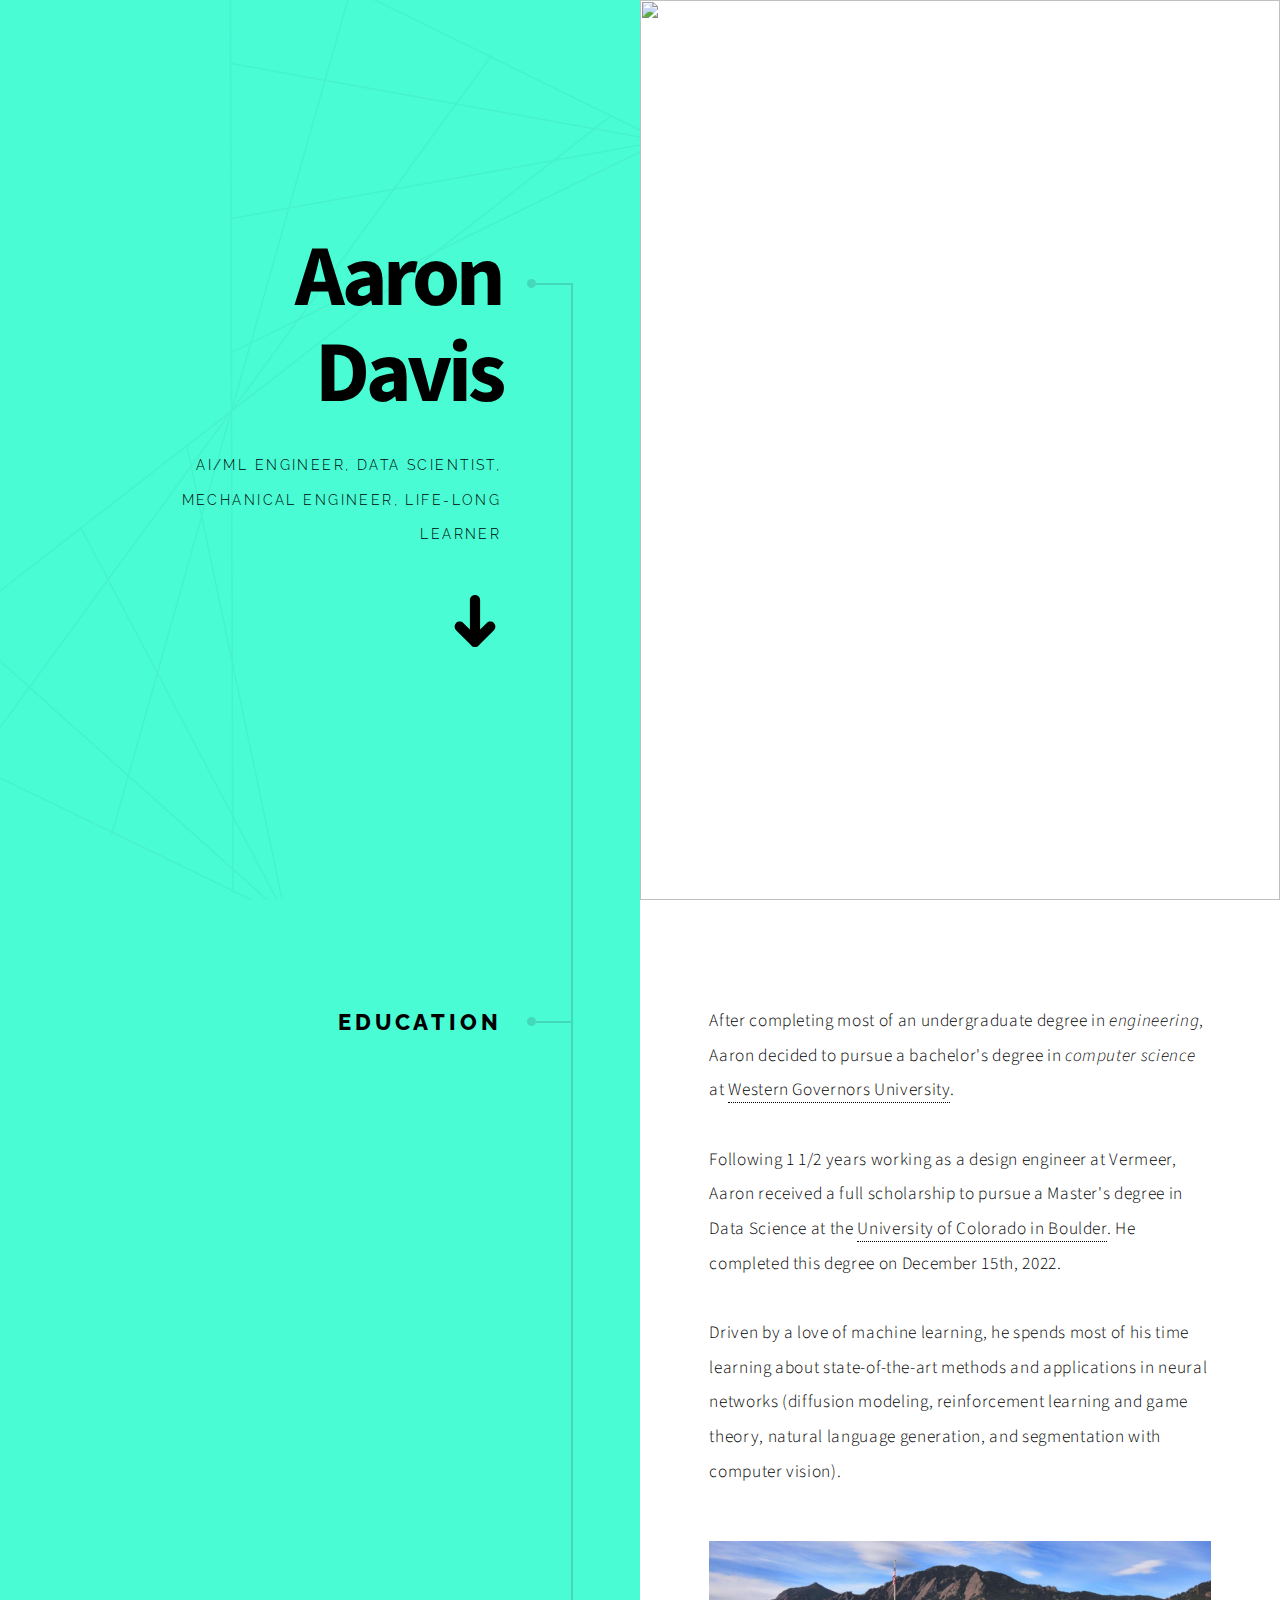
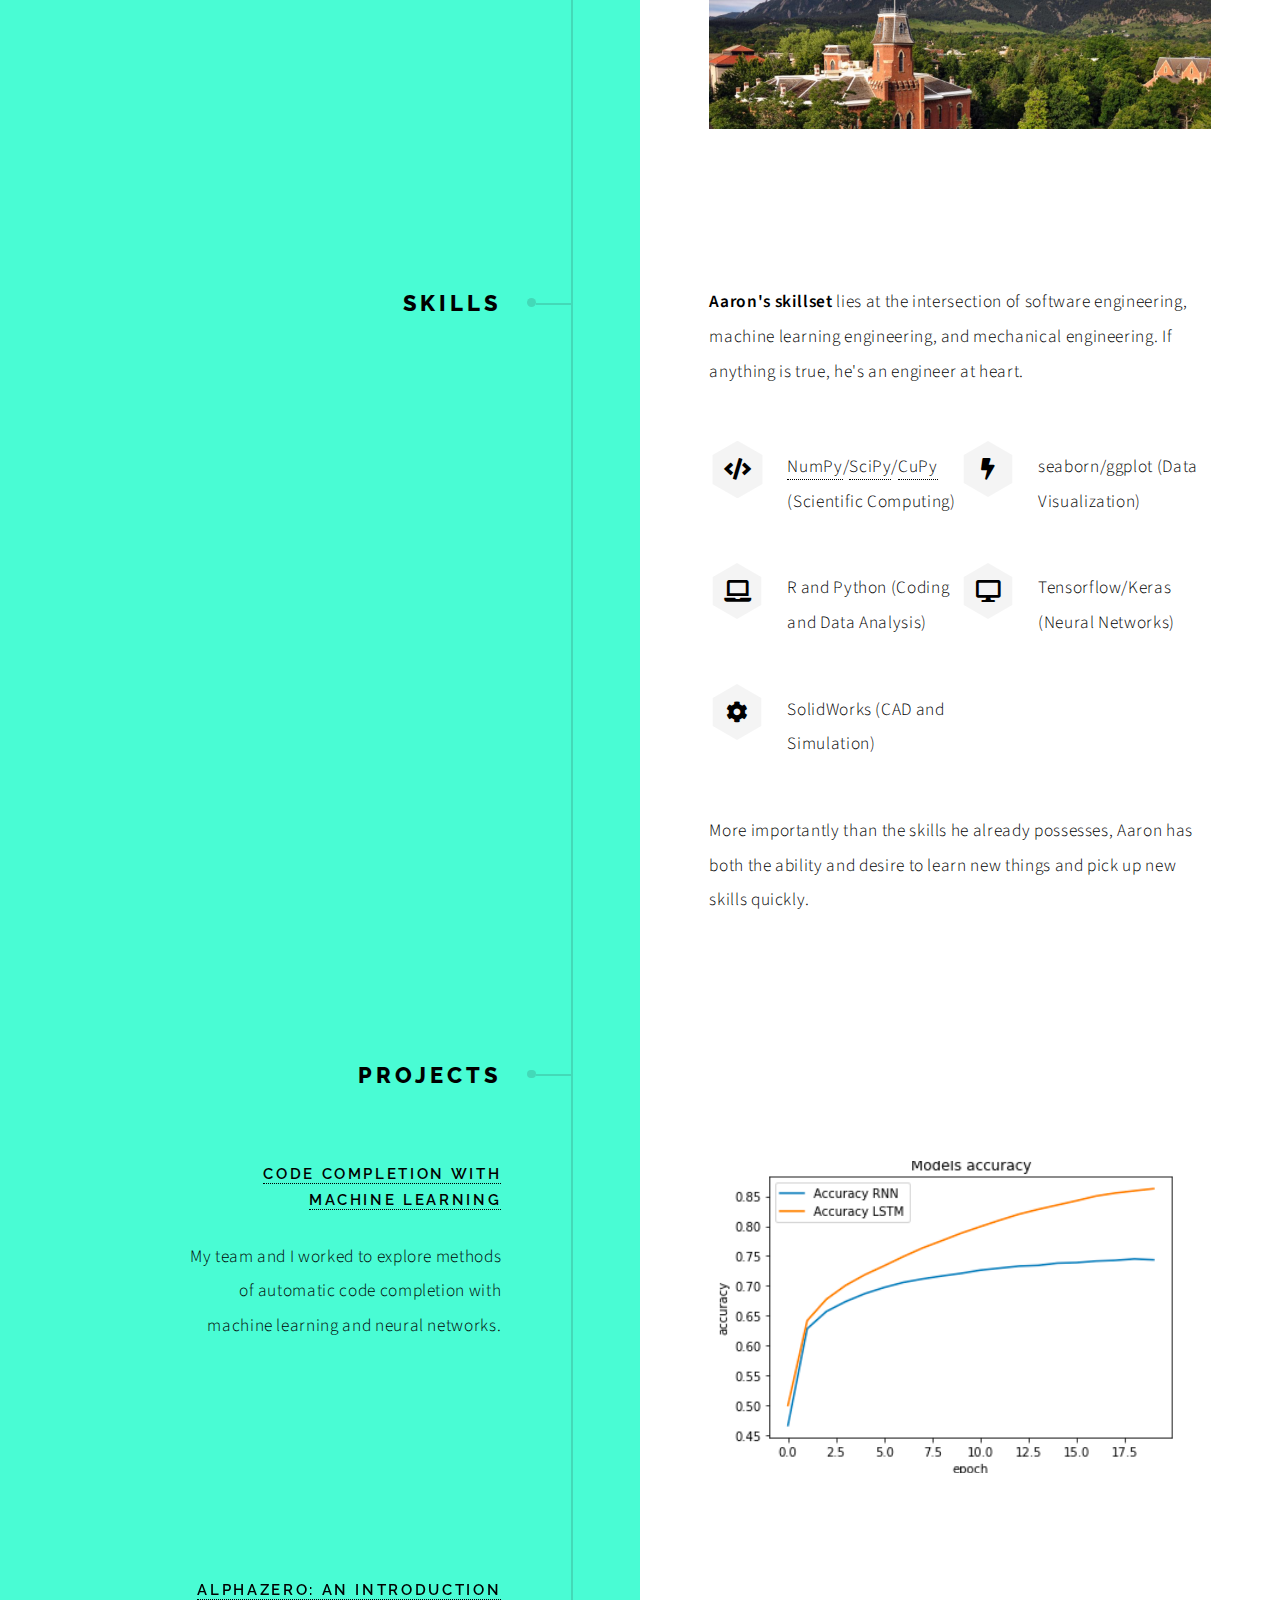
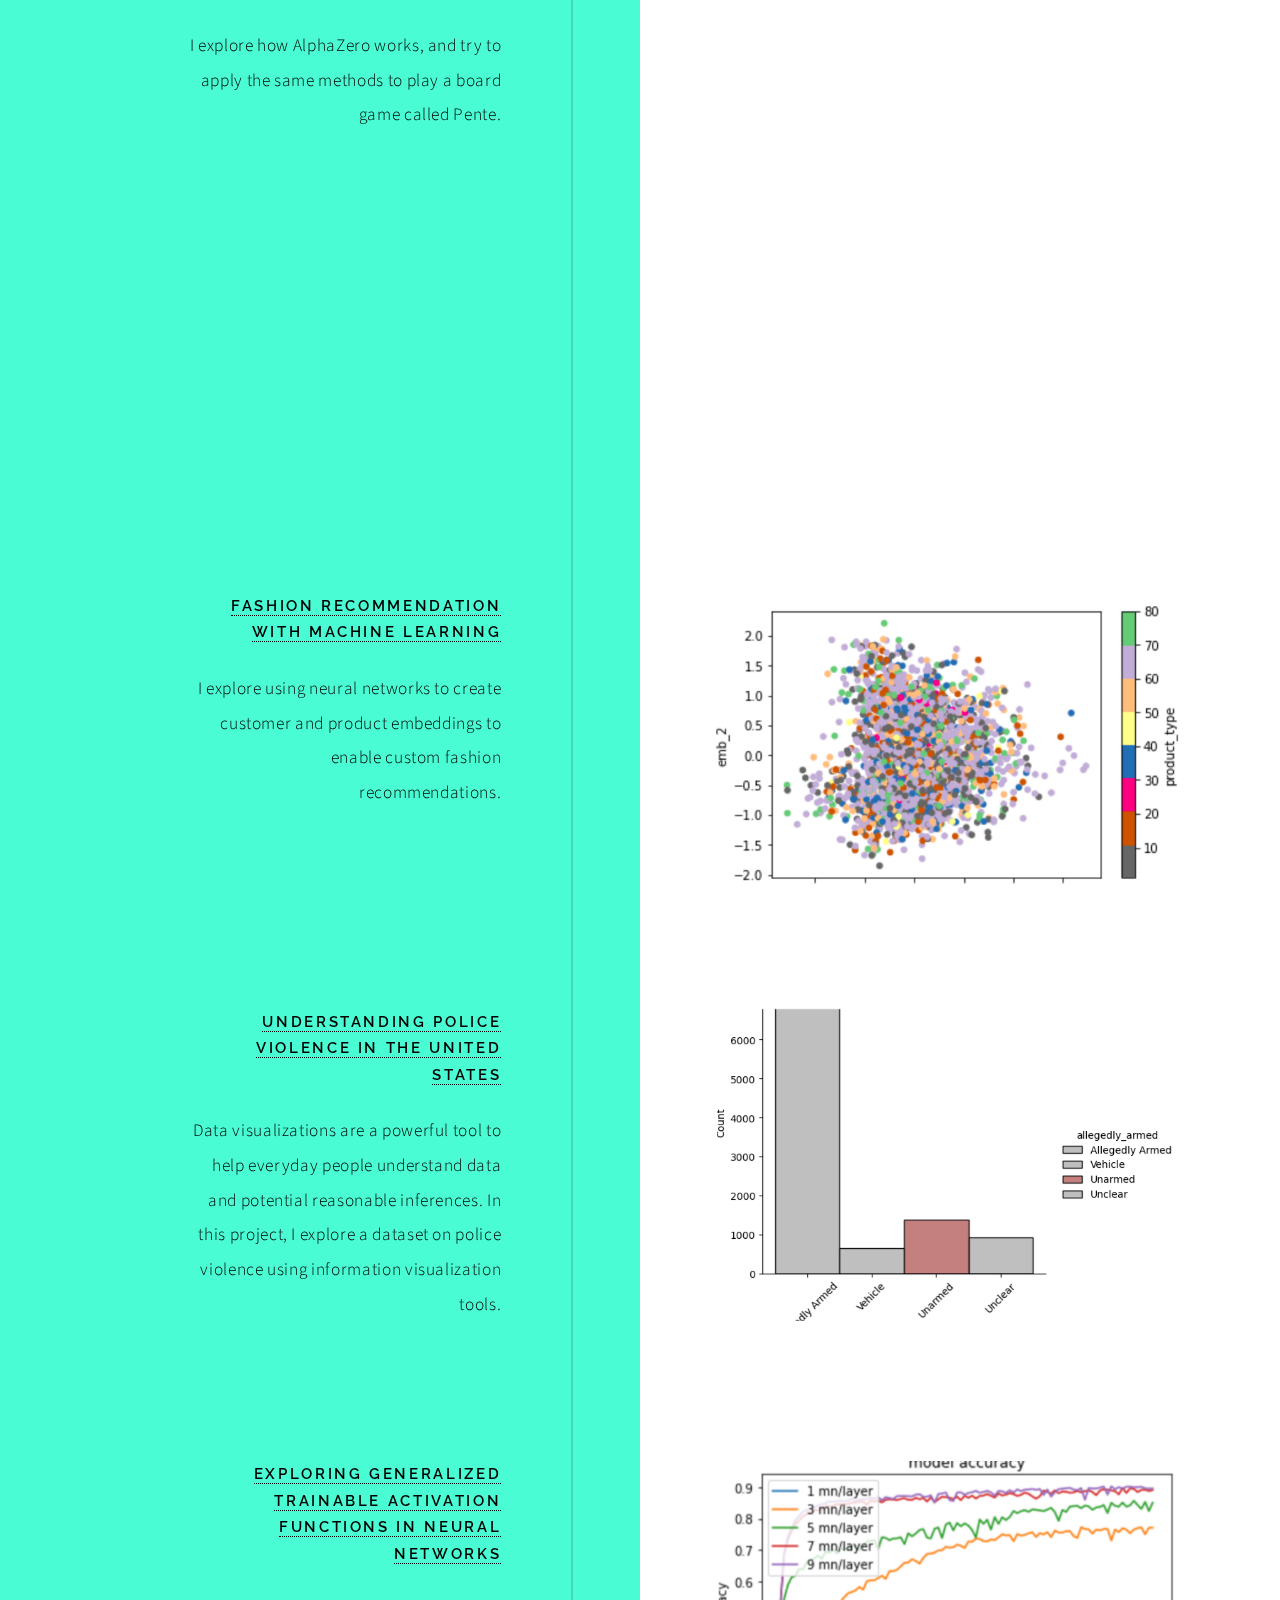
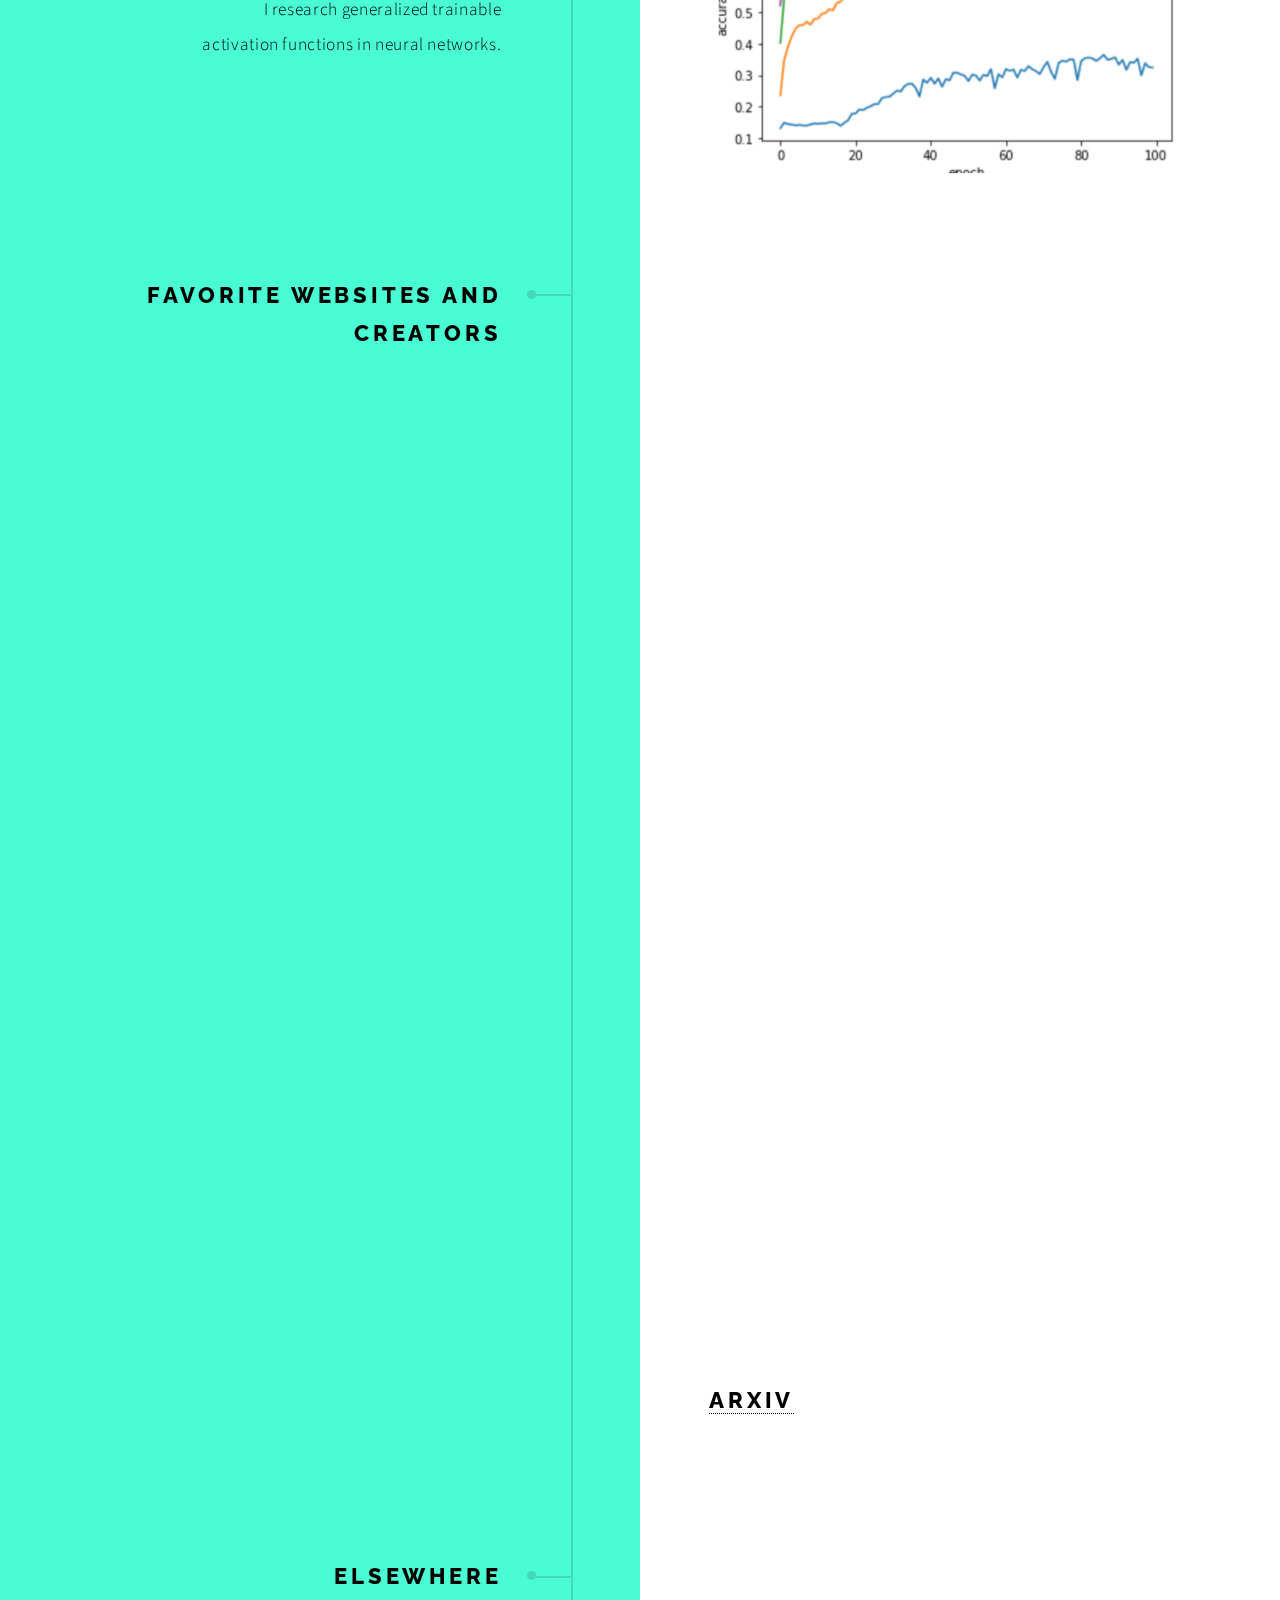
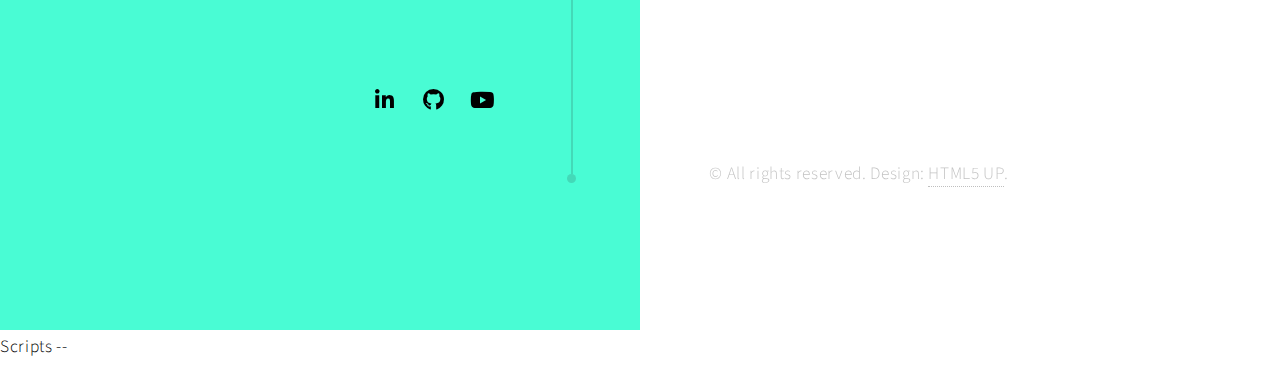
==== commit 9168a05d: "Updated website" ====
--- a/index.html
+++ b/index.html
@@ -21,67 +21,65 @@
 				<!-- Intro -->
 					<section class="intro">
 						<header>
-							<h1>Paradigm Shift</h1>
-							<p>A free responsive site template designed by <a href="https://twitter.com/ajlkn">@ajlkn</a> / <a href="https://html5up.net">HTML5 UP</a></p>
+							<h1>Aaron Davis</h1>
+							<p>AI/ML Engineer, Data Scientist, Mechanical Engineer, Life-long Learner</p>
 							<ul class="actions">
 								<li><a href="#first" class="arrow scrolly"><span class="label">Next</span></a></li>
 							</ul>
 						</header>
 						<div class="content">
-							<span class="image fill" data-position="center"><img src="images/pic01.jpg" alt="" /></span>
+							<span class="image fill" data-position="center"><img src="images/ArtificialAaron.png" alt="" /></span>
 						</div>
 					</section>
 
 				<!-- Section -->
 					<section id="first">
 						<header>
-							<h2>Magna sed nullam nisl adipiscing</h2>
-						</header>
-						<div class="content">
-							<p><strong>Lorem ipsum dolor</strong> sit amet consectetur adipiscing elit. Duis dapibus rutrum facilisis. Class aptent taciti sociosqu ad litora torquent per conubia nostra, per inceptos himenaeos. Etiam tristique libero eu nibh porttitor amet fermentum. Nullam venenatis erat id vehicula ultrices sed ultricies condimentum. Magna sed etiam consequat, et lorem adipiscing sed nulla. Volutpat nisl et tempus et dolor libero, feugiat magna tempus, sed et lorem adipiscing.</p>
-							<span class="image main"><img src="images/pic02.jpg" alt="" /></span>
-						</div>
-					</section>
-
-				<!-- Section -->
-					<section>
-						<header>
-							<h2>Feugiat consequat tempus ultrices</h2>
-						</header>
-						<div class="content">
-							<p><strong>Etiam tristique libero</strong> eu nibh porttitor amet fermentum. Nullam venenatis erat id vehicula ultrices sed ultricies condimentum.</p>
+							<h2>Education</h2>
+						</header>
+						<div class="content">
+							<p>After completing most of an undergraduate degree in <em>engineering</em>, Aaron decided to pursue a bachelor's degree in <em>computer science</em> at <a href="https://www.wgu.edu/online-it-degrees/computer-science.html">Western Governors University</a>.</p>
+							<p>Following 1 1/2 years working as a design engineer at Vermeer, Aaron received a full scholarship to pursue a Master's degree in Data Science at the <a href="https://www.colorado.edu/program/data-science/">University of Colorado in Boulder</a>.  He completed this degree on December 15th, 2022.</p>  
+							<p>Driven by a love of machine learning, he spends most of his time learning about state-of-the-art methods and applications in neural networks (diffusion modeling, reinforcement learning and game theory, natural language generation, and segmentation with computer vision).</p>
+							<span class="image main"><img src="images/cu.jpg" alt="" /></span>
+						</div>
+					</section>
+
+				<!-- Section -->
+					<section>
+						<header>
+							<h2>Skills</h2>
+						</header>
+						<div class="content">
+							<p><strong>Aaron's skillset</strong> lies at the intersection of software engineering, machine learning engineering, and mechanical engineering.  If anything is true, he's an engineer at heart.</p>
 							<ul class="feature-icons">
-								<li class="icon solid fa-laptop">Consequat tempus</li>
-								<li class="icon solid fa-bolt">Etiam adipiscing</li>
-								<li class="icon solid fa-signal">Libero nullam</li>
-								<li class="icon solid fa-cog">Blandit condimentum</li>
-								<li class="icon solid fa-map-marker-alt">Lorem ipsum dolor</li>
-								<li class="icon solid fa-code">Nibh amet venenatis</li>
+								<li class="icon solid fa-code"><a href="https://numpy.org">NumPy</a>/<a href="https://scipy.org">SciPy</a>/<a href="https://cupy.dev">CuPy</a> (Scientific Computing)</li>
+								<li class="icon solid fa-bolt">seaborn/ggplot (Data Visualization)</li>
+								<li class="icon solid fa-laptop">R and Python (Coding and Data Analysis)</li>
+								<li class="icon solid fa-desktop">Tensorflow/Keras (Neural Networks)</li>
+								<li class="icon solid fa-cog">SolidWorks (CAD and Simulation)</li>
 							</ul>
-							<p>Vehicula ultrices sed ultricies condimentum. Magna sed etiam consequat, et lorem adipiscing sed nulla. Volutpat nisl et tempus et dolor libero, feugiat magna tempus, sed et lorem adipiscing.</p>
-						</div>
-					</section>
-
-				<!-- Section -->
-					<section>
-						<header>
-							<h2>Ultrices erat magna sed condimentum</h2>
-						</header>
-						<div class="content">
-							<p><strong>Integer mollis egestas</strong> nam maximus erat id euismod egestas. Pellentesque sapien ac quam. Lorem ipsum dolor sit nullam.</p>
+							<p>More importantly than the skills he already possesses, Aaron has both the ability and desire to learn new things and pick up new skills quickly.</p>
+						</div>
+					</section>
+
+				<!-- Section -->
+					<section>
+						<header>
+							<h2>Projects</h2>
+						</header>
+						<div class="content">
+							<!-- <p><strong>Integer mollis egestas</strong> nam maximus erat id euismod egestas. Pellentesque sapien ac quam. Lorem ipsum dolor sit nullam.</p> -->
 
 							<!-- Section -->
 								<section>
 									<header>
-										<h3>Erat aliquam</h3>
-										<p>Vehicula ultrices dolor amet ultricies et condimentum. Magna sed etiam consequat, et lorem adipiscing sed dolor sit amet, consectetur amet do eiusmod tempor incididunt  ipsum suspendisse ultrices gravida.</p>
-									</header>
-									<div class="content">
-										<div class="gallery">
-											<a href="images/gallery/fulls/01.jpg" class="landscape"><img src="images/gallery/thumbs/01.jpg" alt="" /></a>
-											<a href="images/gallery/fulls/02.jpg"><img src="images/gallery/thumbs/02.jpg" alt="" /></a>
-											<a href="images/gallery/fulls/03.jpg"><img src="images/gallery/thumbs/03.jpg" alt="" /></a>
-											<a href="images/gallery/fulls/04.jpg" class="landscape"><img src="images/gallery/thumbs/04.jpg" alt="" /></a>
+										<h3><a href="codecompletion.html" target="_blank">Code Completion with Machine Learning</a></h3>
+										<p>My team and I worked to explore methods of automatic code completion with machine learning and neural networks.</p>
+									</header>
+									<div class="content">
+										<div class="gallery">
+											<a href="codecompletion.html" class="landscape" target="_blank"><img src="images/image8.png" alt="" /></a>
 										</div>
 									</div>
 								</section>
@@ -89,14 +87,12 @@
 							<!-- Section -->
 								<section>
 									<header>
-										<h3>Nisl consequat</h3>
-										<p>Aenean ornare velit lacus, ac varius enim ullamcorper eu. Proin aliquam sed facilisis ante interdum congue. Integer mollis, nisl amet convallis, porttitor magna ullamcorper, amet mauris. Ut magna finibus nisi nec lacinia ipsum maximus.</p>
-									</header>
-									<div class="content">
-										<div class="gallery">
-											<a href="images/gallery/fulls/05.jpg" class="landscape"><img src="images/gallery/thumbs/05.jpg" alt="" /></a>
-											<a href="images/gallery/fulls/06.jpg"><img src="images/gallery/thumbs/06.jpg" alt="" /></a>
-											<a href="images/gallery/fulls/07.jpg"><img src="images/gallery/thumbs/07.jpg" alt="" /></a>
+										<h3><a href="penteai.com" target="_blank">AlphaZero: An Introduction</a></h3>
+										<p>I explore how AlphaZero works, and try to apply the same methods to play a board game called Pente.</p>
+									</header>
+									<div class="content">
+										<div class="gallery">
+											<iframe width="950" height="534" src="https://www.youtube.com/embed/gsbkPpoxGQk" title="AlphaZero: An Introduction" frameborder="0" allow="accelerometer; autoplay; clipboard-write; encrypted-media; gyroscope; picture-in-picture" allowfullscreen></iframe>
 										</div>
 									</div>
 								</section>
@@ -104,350 +100,95 @@
 							<!-- Section -->
 								<section>
 									<header>
-										<h3>Lorem gravida</h3>
-										<p>Proin aliquam facilisis ante interdum. Sed nulla amet lorem feugiat tempus aenean ornare velit lacus, ac varius sed enim lorem ullamcorper dolore.  ac varius enim lorem ullamcorper dolore. Proin aliquam facilisis.</p>
-									</header>
-									<div class="content">
-										<div class="gallery">
-											<a href="images/gallery/fulls/08.jpg" class="portrait"><img src="images/gallery/thumbs/08.jpg" alt="" /></a>
-											<a href="images/gallery/fulls/09.jpg" class="portrait"><img src="images/gallery/thumbs/09.jpg" alt="" /></a>
-											<a href="images/gallery/fulls/10.jpg" class="landscape"><img src="images/gallery/thumbs/10.jpg" alt="" /></a>
-										</div>
-									</div>
-								</section>
-
-						</div>
-					</section>
-
-				<!-- Section -->
-					<section>
-						<header>
-							<h2>Duis sed adpiscing veroeros amet</h2>
-						</header>
-						<div class="content">
-							<p><strong>Proin tempus feugiat</strong> sed varius enim lorem ullamcorper dolore aliquam aenean ornare velit lacus, ac varius enim lorem ullamcorper dolore.</p>
-							<ul class="actions">
-								<li><a href="#" class="button primary large">Get Started</a></li>
-								<li><a href="#" class="button large">Learn More</a></li>
-							</ul>
-						</div>
-					</section>
-
-				<!-- Elements -->
-				<!--
-					<section>
-						<header>
-							<h2>Elements</h2>
-						</header>
-						<div class="content">
-
-							<section>
-								<header>
-									<h3>Text</h3>
-								</header>
-								<div class="content">
-									<p>This is <b>bold</b> and this is <strong>strong</strong>. This is <i>italic</i> and this is <em>emphasized</em>.
-									This is <sup>superscript</sup> text and this is <sub>subscript</sub> text.
-									This is <u>underlined</u> and this is code: <code>for (;;) { ... }</code>. Finally, <a href="#">this is a link</a>.</p>
-									<hr />
-									<h2>Heading Level 2</h2>
-									<h3>Heading Level 3</h3>
-									<h4>Heading Level 4</h4>
-									<h5>Heading Level 5</h5>
-									<hr />
-									<h5>Blockquote</h5>
-									<blockquote>Fringilla nisl. Donec accumsan interdum nisi, quis tincidunt felis sagittis eget tempus euismod. Vestibulum ante ipsum primis in faucibus vestibulum. Blandit adipiscing eu felis iaculis volutpat ac adipiscing accumsan faucibus. Vestibulum ante ipsum primis in faucibus lorem ipsum dolor sit amet nullam adipiscing eu felis.</blockquote>
-									<h5>Preformatted</h5>
-									<pre><code>i = 0;
-
-while (!deck.isInOrder()) {
-  print 'Iteration ' + i;
-  deck.shuffle();
-  i++;
-}
-
-print 'Sorted in ' + i + ' iterations.';</code></pre>
-								</div>
-							</section>
-
-							<section>
-								<header>
-									<h3>Lists</h3>
-								</header>
-								<div class="content">
-
-									<h4>Unordered</h4>
-									<ul>
-										<li>Dolor pulvinar etiam.</li>
-										<li>Sagittis adipiscing.</li>
-										<li>Felis enim feugiat.</li>
-									</ul>
-
-									<h4>Alternate</h4>
-									<ul class="alt">
-										<li>Dolor pulvinar etiam.</li>
-										<li>Sagittis adipiscing.</li>
-										<li>Felis enim feugiat.</li>
-									</ul>
-
-									<h4>Ordered</h4>
-									<ol>
-										<li>Dolor pulvinar etiam.</li>
-										<li>Etiam vel felis viverra.</li>
-										<li>Felis enim feugiat.</li>
-										<li>Dolor pulvinar etiam.</li>
-										<li>Etiam vel felis lorem.</li>
-										<li>Felis enim et feugiat.</li>
-									</ol>
-									<h4>Icons</h4>
-									<ul class="icons">
-										<li><a href="#" class="icon brands fa-twitter"><span class="label">Twitter</span></a></li>
-										<li><a href="#" class="icon brands fa-facebook-f"><span class="label">Facebook</span></a></li>
-										<li><a href="#" class="icon brands fa-instagram"><span class="label">Instagram</span></a></li>
-										<li><a href="#" class="icon brands fa-github"><span class="label">Github</span></a></li>
-									</ul>
-
-									<h4>Actions</h4>
-									<ul class="actions">
-										<li><a href="#" class="button primary">Default</a></li>
-										<li><a href="#" class="button">Default</a></li>
-									</ul>
-									<ul class="actions stacked">
-										<li><a href="#" class="button primary">Default</a></li>
-										<li><a href="#" class="button">Default</a></li>
-									</ul>
-								</div>
-							</section>
-
-							<section>
-								<header>
-									<h3>Table</h3>
-								</header>
-								<div class="content">
-									<h4>Default</h4>
-									<div class="table-wrapper">
-										<table>
-											<thead>
-												<tr>
-													<th>Name</th>
-													<th>Description</th>
-													<th>Price</th>
-												</tr>
-											</thead>
-											<tbody>
-												<tr>
-													<td>Item One</td>
-													<td>Ante turpis integer aliquet porttitor.</td>
-													<td>29.99</td>
-												</tr>
-												<tr>
-													<td>Item Two</td>
-													<td>Vis ac commodo adipiscing arcu aliquet.</td>
-													<td>19.99</td>
-												</tr>
-												<tr>
-													<td>Item Three</td>
-													<td> Morbi faucibus arcu accumsan lorem.</td>
-													<td>29.99</td>
-												</tr>
-												<tr>
-													<td>Item Four</td>
-													<td>Vitae integer tempus condimentum.</td>
-													<td>19.99</td>
-												</tr>
-												<tr>
-													<td>Item Five</td>
-													<td>Ante turpis integer aliquet porttitor.</td>
-													<td>29.99</td>
-												</tr>
-											</tbody>
-											<tfoot>
-												<tr>
-													<td colspan="2"></td>
-													<td>100.00</td>
-												</tr>
-											</tfoot>
-										</table>
-									</div>
-
-									<h4>Alternate</h4>
-									<div class="table-wrapper">
-										<table class="alt">
-											<thead>
-												<tr>
-													<th>Name</th>
-													<th>Description</th>
-													<th>Price</th>
-												</tr>
-											</thead>
-											<tbody>
-												<tr>
-													<td>Item One</td>
-													<td>Ante turpis integer aliquet porttitor.</td>
-													<td>29.99</td>
-												</tr>
-												<tr>
-													<td>Item Two</td>
-													<td>Vis ac commodo adipiscing arcu aliquet.</td>
-													<td>19.99</td>
-												</tr>
-												<tr>
-													<td>Item Three</td>
-													<td> Morbi faucibus arcu accumsan lorem.</td>
-													<td>29.99</td>
-												</tr>
-												<tr>
-													<td>Item Four</td>
-													<td>Vitae integer tempus condimentum.</td>
-													<td>19.99</td>
-												</tr>
-												<tr>
-													<td>Item Five</td>
-													<td>Ante turpis integer aliquet porttitor.</td>
-													<td>29.99</td>
-												</tr>
-											</tbody>
-											<tfoot>
-												<tr>
-													<td colspan="2"></td>
-													<td>100.00</td>
-												</tr>
-											</tfoot>
-										</table>
-									</div>
-								</div>
-							</section>
-
-							<section>
-								<header>
-									<h3>Buttons</h3>
-								</header>
-								<div class="content">
-									<ul class="actions">
-										<li><a href="#" class="button primary">Primary</a></li>
-										<li><a href="#" class="button">Default</a></li>
-									</ul>
-									<ul class="actions">
-										<li><a href="#" class="button large">Large</a></li>
-										<li><a href="#" class="button">Default</a></li>
-										<li><a href="#" class="button small">Small</a></li>
-									</ul>
-									<ul class="actions">
-										<li><a href="#" class="button primary icon solid fa-download">Icon</a></li>
-										<li><a href="#" class="button icon solid fa-download">Icon</a></li>
-									</ul>
-									<ul class="actions">
-										<li><span class="button primary disabled">Disabled</span></li>
-										<li><span class="button disabled">Disabled</span></li>
-									</ul>
-								</div>
-							</section>
-
-							<section>
-								<header>
-									<h3>Form</h3>
-								</header>
-								<div class="content">
-									<form method="post" action="#">
-										<div class="fields">
-											<div class="field half">
-												<label for="demo-name">Name</label>
-												<input type="text" name="demo-name" id="demo-name" value="" placeholder="Jane Doe" />
-											</div>
-											<div class="field half">
-												<label for="demo-email">Email</label>
-												<input type="email" name="demo-email" id="demo-email" value="" placeholder="jane@untitled.tld" />
-											</div>
-											<div class="field">
-												<label for="demo-category">Category</label>
-												<select name="demo-category" id="demo-category">
-													<option value="">-</option>
-													<option value="1">Manufacturing</option>
-													<option value="1">Shipping</option>
-													<option value="1">Administration</option>
-													<option value="1">Human Resources</option>
-												</select>
-											</div>
-											<div class="field half">
-												<input type="radio" id="demo-priority-low" name="demo-priority" checked>
-												<label for="demo-priority-low">Low</label>
-											</div>
-											<div class="field half">
-												<input type="radio" id="demo-priority-high" name="demo-priority">
-												<label for="demo-priority-high">High</label>
-											</div>
-											<div class="field half">
-												<input type="checkbox" id="demo-copy" name="demo-copy">
-												<label for="demo-copy">Email me a copy</label>
-											</div>
-											<div class="field half">
-												<input type="checkbox" id="demo-human" name="demo-human" checked>
-												<label for="demo-human">Not a robot</label>
-											</div>
-											<div class="field">
-												<label for="demo-message">Message</label>
-												<textarea name="demo-message" id="demo-message" placeholder="Enter your message" rows="6"></textarea>
-											</div>
-										</div>
-										<ul class="actions">
-											<li><input type="submit" value="Send Message" class="primary" /></li>
-											<li><input type="reset" value="Reset" /></li>
-										</ul>
-									</form>
-								</div>
-							</section>
-
-						</div>
-					</section>
-				-->
-
-				<!-- Section -->
-					<section>
-						<header>
-							<h2>Get in touch</h2>
-						</header>
-						<div class="content">
-							<p><strong>Auctor commodo</strong> interdum et malesuada fames ac ante ipsum primis in faucibus. Pellentesque venenatis dolor imperdiet dolor mattis sagittis.</p>
-							<form>
-								<div class="fields">
-									<div class="field half">
-										<input type="text" name="name" id="name" placeholder="Name" />
-									</div>
-									<div class="field half">
-										<input type="email" name="email" id="email" placeholder="Email" />
-									</div>
-									<div class="field">
-										<textarea name="message" id="message" placeholder="Message" rows="7"></textarea>
-									</div>
-								</div>
-								<ul class="actions">
-									<li><input type="submit" value="Send Message" class="button primary" /></li>
-								</ul>
-							</form>
-						</div>
+										<h3><a href="https://github.com/2ToTheNthPower/Fashion-Recommendations-with-Machine-Learning/blob/main/STAT5010ProjectReport.pdf" target="_blank">Fashion Recommendation with Machine Learning</a></h3>
+										<p>I explore using neural networks to create customer and product embeddings to enable custom fashion recommendations.</p>
+									</header>
+									<div class="content">
+										<div class="gallery">
+											<a href="https://github.com/2ToTheNthPower/Fashion-Recommendations-with-Machine-Learning/blob/main/STAT5010ProjectReport.pdf" class="landscape" target="_blank"><img src="images/embeddings.png" alt="" /></a>
+										</div>
+									</div>
+								</section>
+
+								<!-- Section -->
+								<section>
+									<header>
+										<h3><a href="infovis.html" target="_blank">Understanding Police Violence in the United States</a></h3>
+										<p>Data visualizations are a powerful tool to help everyday people understand data and potential reasonable inferences.  In this project, I explore a dataset on police violence using information visualization tools.</p>
+									</header>
+									<div class="content">
+										<div class="gallery">
+											<a href="infovis.html" class="landscape" target="_blank"><img src="images/image007.png" alt="" /></a>
+										</div>
+									</div>
+								</section>
+
+								<!-- Section -->
+								<section>
+									<header>
+										<h3><a href="https://github.com/2ToTheNthPower/trainable-activations/blob/main/MetaNeuron%20Paper.pdf" target="_blank">Exploring Generalized Trainable Activation Functions in Neural Networks</a></h3>
+										<p>I research generalized trainable activation functions in neural networks.</p>
+									</header>
+									<div class="content">
+										<div class="gallery">
+											<a href="https://github.com/2ToTheNthPower/trainable-activations/blob/main/MetaNeuron%20Paper.pdf" class="landscape" target="_blank"><img src="images/metaneurons/image009.png" alt="" /></a>
+										</div>
+									</div>
+								</section>
+
+						</div>
+					</section>
+
+				<!-- Section -->
+					<section>
+						<header>
+							<h2>Favorite Websites and Creators</h2>
+						</header>
+						<div class="content">
+							<div class="gallery">
+								<iframe width="500" height="200" src="https://www.youtube.com/embed/RoGHVI-w9bE" title="DeepFake Detector AIs Are Good Too!" frameborder="0" allow="accelerometer; autoplay; clipboard-write; encrypted-media; gyroscope; picture-in-picture" allowfullscreen></iframe>
+							</div>
+
+							<div class="gallery">
+								<iframe width="500" height="200" src="https://www.youtube.com/embed/iDulhoQ2pro" title="Attention Is All You Need" frameborder="0" allow="accelerometer; autoplay; clipboard-write; encrypted-media; gyroscope; picture-in-picture" allowfullscreen></iframe>
+							</div>
+
+							<div class="gallery">
+								<iframe width="500" height="200" src="https://www.youtube.com/embed/344w5h24-h8" title="Diffusion models explained. How does OpenAI's GLIDE work?" frameborder="0" allow="accelerometer; autoplay; clipboard-write; encrypted-media; gyroscope; picture-in-picture" allowfullscreen></iframe>
+							</div>
+
+							<div class="gallery">
+								<iframe width="500" height="200" src="https://www.youtube.com/embed/r6sGWTCMz2k" title="But what is a Fourier series?  From heat flow to drawing with circles | DE4" frameborder="0" allow="accelerometer; autoplay; clipboard-write; encrypted-media; gyroscope; picture-in-picture" allowfullscreen></iframe>
+							</div>
+
+							<div class="gallery">
+								<iframe width="500" height="200" src="https://www.youtube.com/embed/wBU9N35ZHIw" title="The Scientific Way to Cut a Cake - Numberphile" frameborder="0" allow="accelerometer; autoplay; clipboard-write; encrypted-media; gyroscope; picture-in-picture" allowfullscreen></iframe>
+							</div>
+
+							<div class="gallery">
+								<iframe width="500" height="200" src="https://www.youtube.com/embed/RzWB5jL5RX0" title="Cracking Enigma in 2021 - Computerphile" frameborder="0" allow="accelerometer; autoplay; clipboard-write; encrypted-media; gyroscope; picture-in-picture" allowfullscreen></iframe>
+							</div>
+						
+							<div>
+								<br>
+								<h2><a href="arxiv.org">arxiv</a></h2>
+							</div>
+
+						</div>
+					</section>
+
+				<!-- Section -->
+					<section>
+						<header>
+							<h2>Elsewhere</h2>
+						</header>
 						<footer>
 							<ul class="items">
 								<li>
-									<h3>Email</h3>
-									<a href="#">information@untitled.ext</a>
-								</li>
-								<li>
-									<h3>Phone</h3>
-									<a href="#">(000) 000-0000</a>
-								</li>
-								<li>
-									<h3>Address</h3>
-									<span>1234 Somewhere Road, Nashville, TN 00000</span>
-								</li>
-								<li>
-									<h3>Elsewhere</h3>
 									<ul class="icons">
-										<li><a href="#" class="icon brands fa-twitter"><span class="label">Twitter</span></a></li>
-										<li><a href="#" class="icon brands fa-facebook-f"><span class="label">Facebook</span></a></li>
-										<li><a href="#" class="icon brands fa-instagram"><span class="label">Instagram</span></a></li>
-										<li><a href="#" class="icon brands fa-linkedin-in"><span class="label">LinkedIn</span></a></li>
-										<li><a href="#" class="icon brands fa-github"><span class="label">GitHub</span></a></li>
-										<li><a href="#" class="icon brands fa-codepen"><span class="label">Codepen</span></a></li>
+										<li><a href="https://linkedin.com/in/aaron-davis-ml-engineer" class="icon brands fa-linkedin-in"><span class="label">LinkedIn</span></a></li>
+										<li><a href="https://github.com/2ToTheNthPower" class="icon brands fa-github"><span class="label">GitHub</span></a></li>
+										<li><a href="https://www.youtube.com/channel/UCPXV8CXFOUAShUN9GNMbduw" class="icon brands fa-youtube"><span class="label">YouTube</span></a></li>
 									</ul>
 								</li>
 							</ul>
@@ -455,17 +196,17 @@
 					</section>
 
 				<!-- Copyright -->
-					<div class="copyright">&copy; Untitled. All rights reserved. Design: <a href="https://html5up.net">HTML5 UP</a>.</div>
+					<div class="copyright">&copy; All rights reserved. Design: <a href="https://html5up.net">HTML5 UP</a>.</div>
 
 			</div>
 
-		<!-- Scripts -->
+		Scripts --
 			<script src="assets/js/jquery.min.js"></script>
 			<script src="assets/js/jquery.scrolly.min.js"></script>
 			<script src="assets/js/browser.min.js"></script>
 			<script src="assets/js/breakpoints.min.js"></script>
 			<script src="assets/js/util.js"></script>
 			<script src="assets/js/main.js"></script>
-
+		
 	</body>
 </html>--- a/assets/css/main.css
+++ b/assets/css/main.css
@@ -1,10 +1,10 @@
 @import url(fontawesome-all.min.css);
 @import url("https://fonts.googleapis.com/css?family=Source+Sans+Pro:300,600,700,300i,600i,700i|Raleway:600,800");
 
-/*
-	Paradigm Shift by HTML5 UP
-	html5up.net | @ajlkn
-	Free for personal and commercial use under the CCA 3.0 license (html5up.net/license)
+/*
+	Paradigm Shift by HTML5 UP
+	html5up.net | @ajlkn
+	Free for personal and commercial use under the CCA 3.0 license (html5up.net/license)
 */
 
 html, body, div, span, applet, object,
@@ -2953,11 +2953,11 @@
 			}
 
 			.gallery a.landscape {
-				width: 100%;
+				width: 90%;
 			}
 
 				.gallery a.landscape img {
-					height: 30vw;
+					height: 17vw;
 				}
 
 			.gallery a.portrait img {
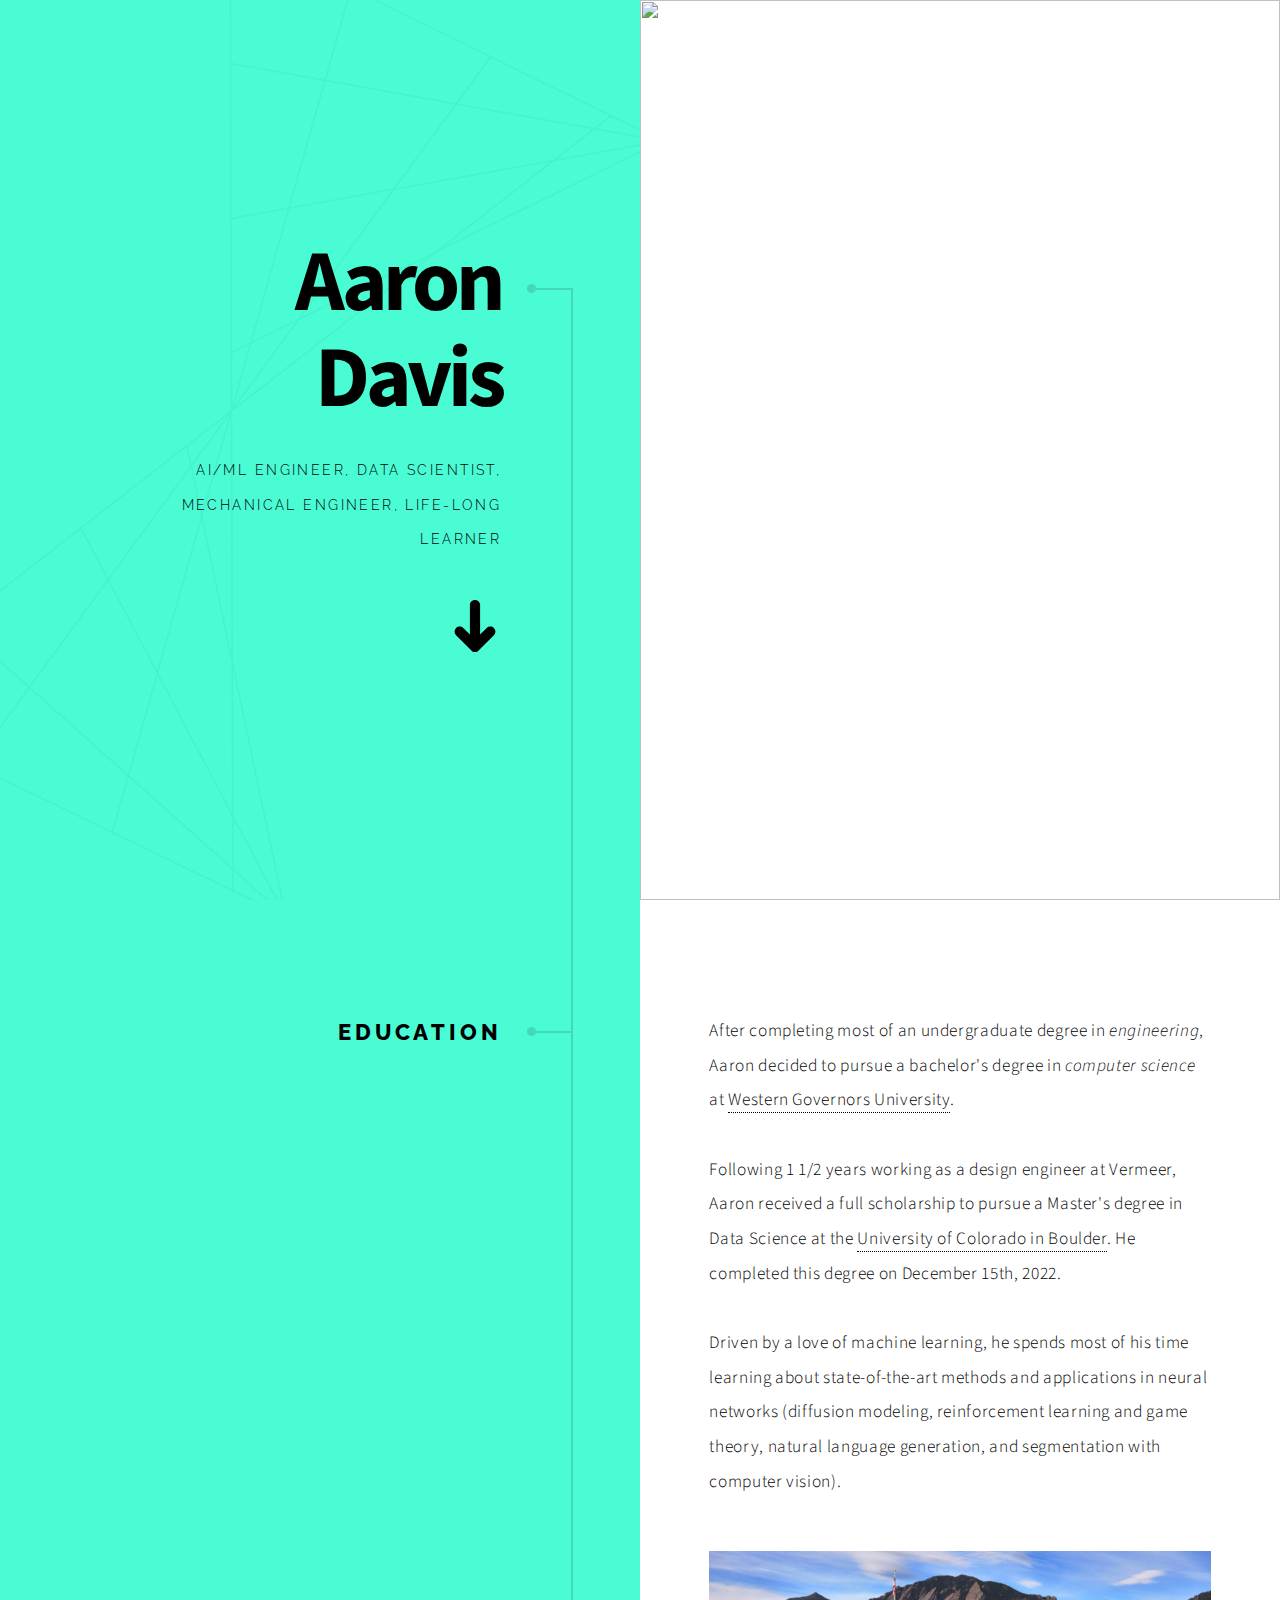
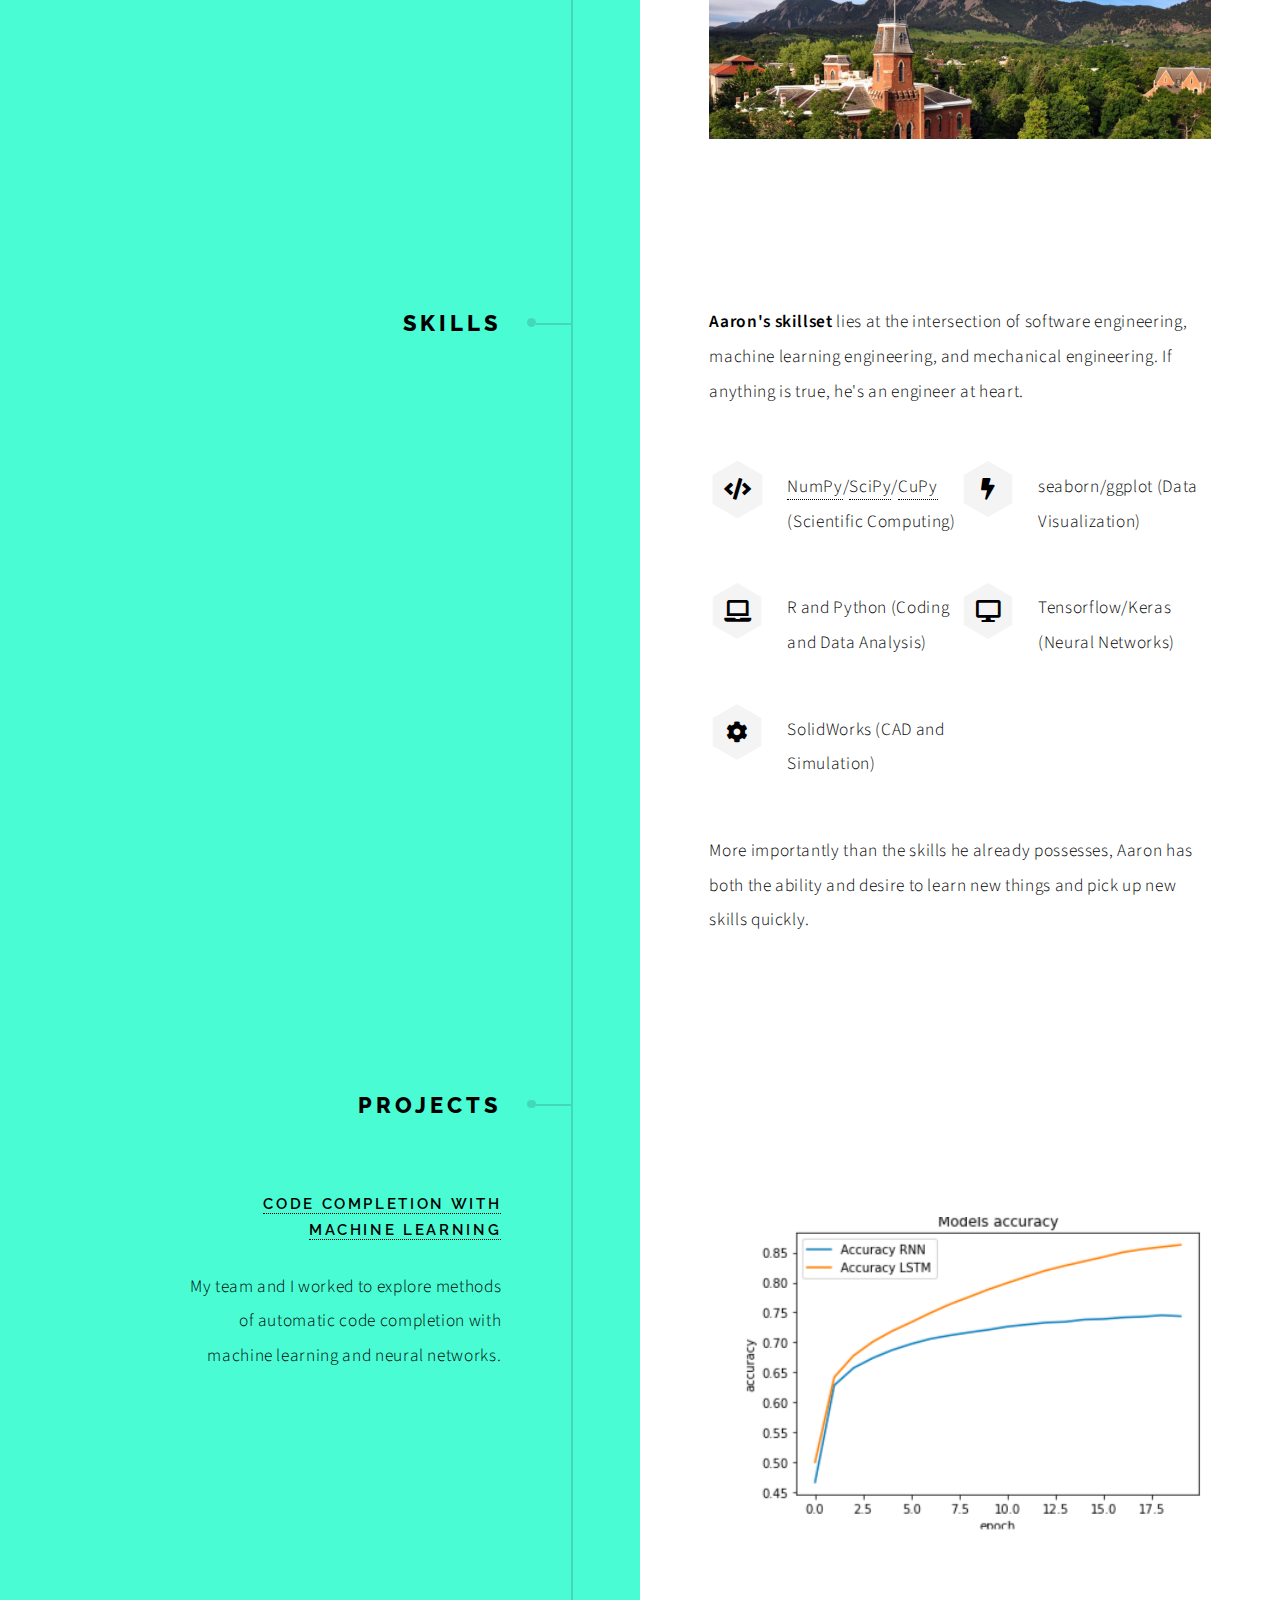
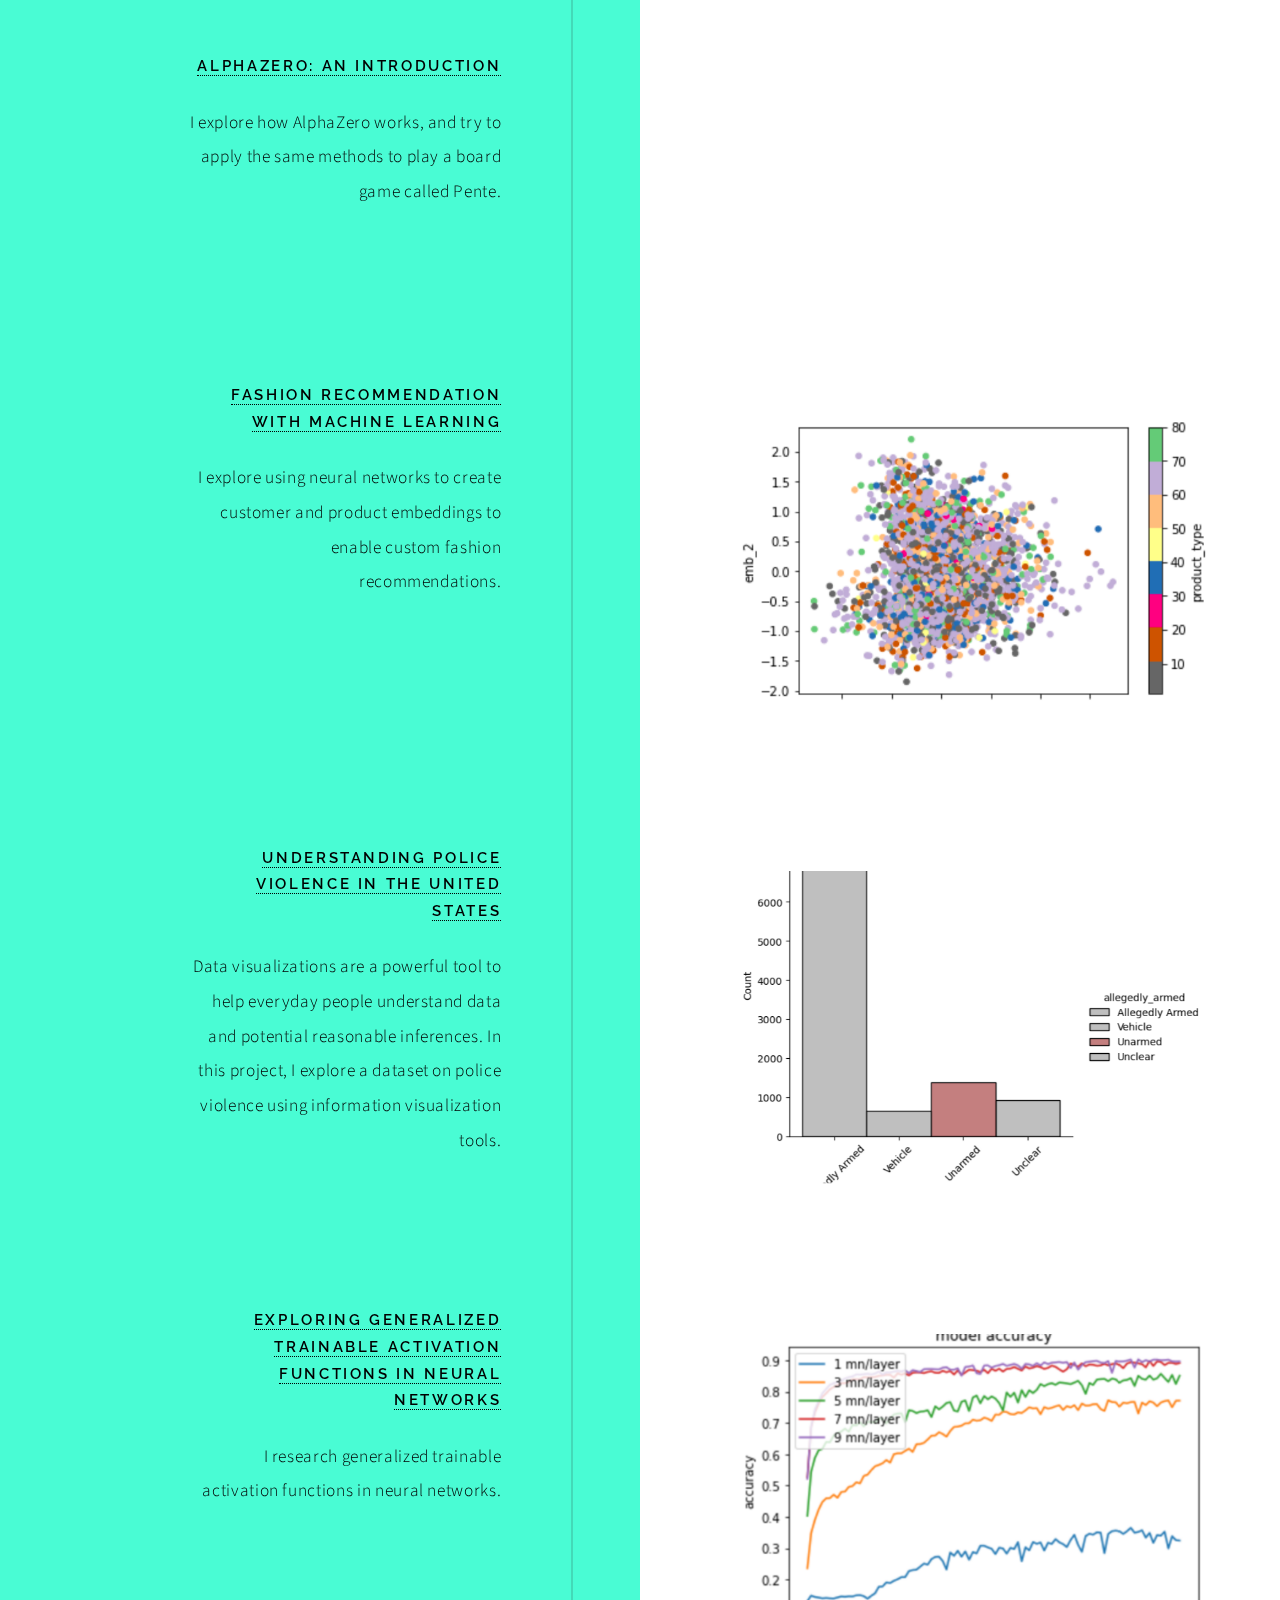
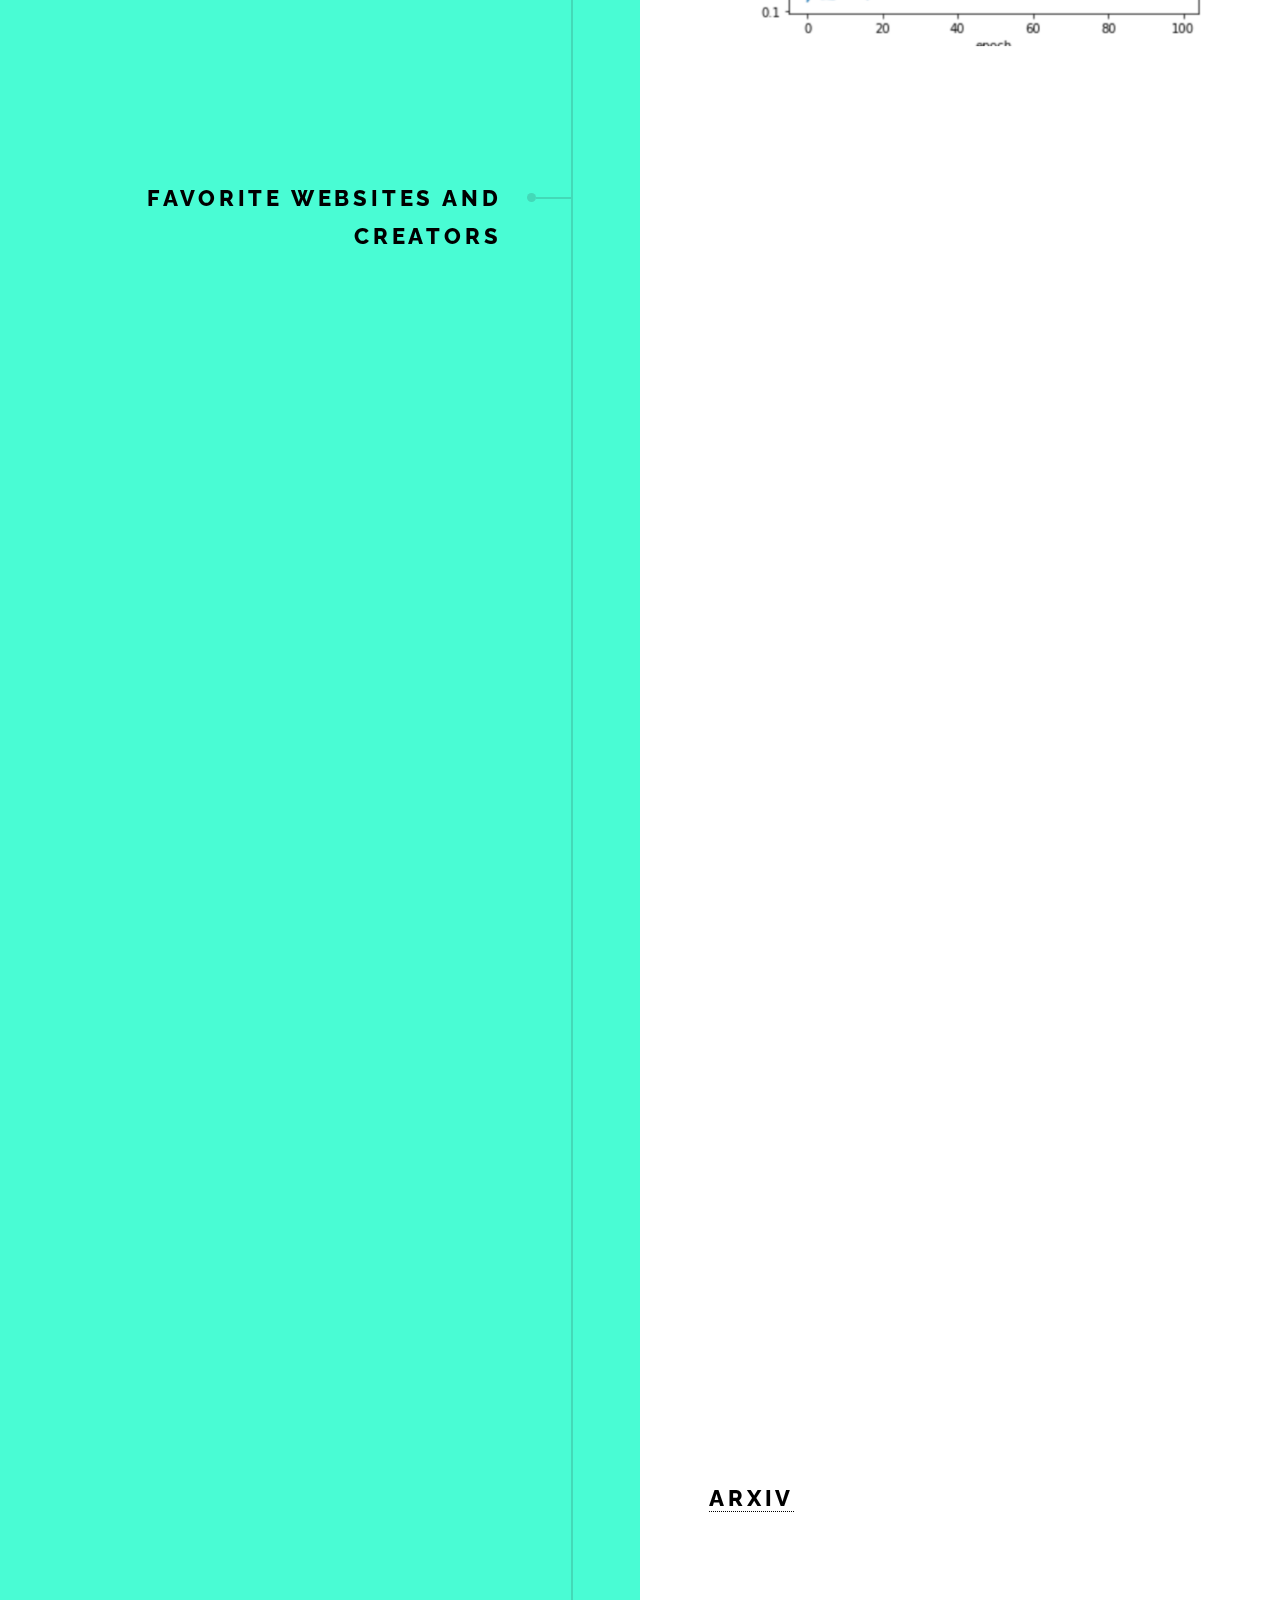
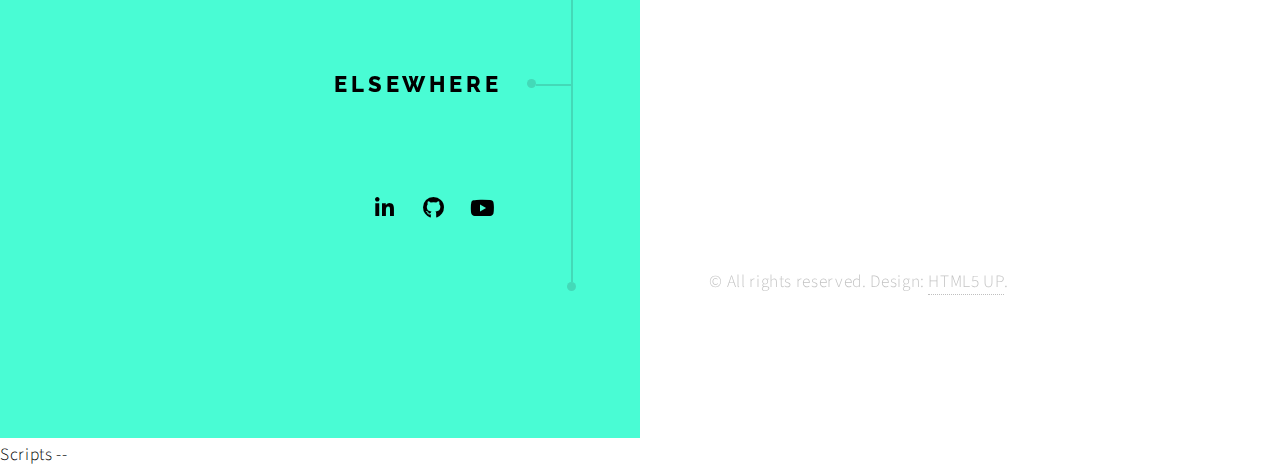
==== commit d9599c6b: "Added spacing to liked videos" ====
--- a/index.html
+++ b/index.html
@@ -6,7 +6,7 @@
 -->
 <html>
 	<head>
-		<title>Paradigm Shift by HTML5 UP</title>
+		<title>Project Portfolio by Aaron Davis</title>
 		<meta charset="utf-8" />
 		<meta name="viewport" content="width=device-width, initial-scale=1, user-scalable=no" />
 		<meta name="description" content="" />
@@ -92,7 +92,7 @@
 									</header>
 									<div class="content">
 										<div class="gallery">
-											<iframe width="950" height="534" src="https://www.youtube.com/embed/gsbkPpoxGQk" title="AlphaZero: An Introduction" frameborder="0" allow="accelerometer; autoplay; clipboard-write; encrypted-media; gyroscope; picture-in-picture" allowfullscreen></iframe>
+											<iframe width="500" height="200" src="https://www.youtube.com/embed/gsbkPpoxGQk" title="AlphaZero: An Introduction" frameborder="0" allow="accelerometer; autoplay; clipboard-write; encrypted-media; gyroscope; picture-in-picture" allowfullscreen></iframe>
 										</div>
 									</div>
 								</section>
--- a/assets/css/main.css
+++ b/assets/css/main.css
@@ -2930,8 +2930,9 @@
 	.gallery {
 		display: flex;
 		flex-wrap: wrap;
-		margin: -1.25rem 0 0 -1.25rem;
+		margin: 1% 0 0 1%;
 		width: calc(100% + 1.25rem);
+		margin-bottom: 10px;
 	}
 
 		.gallery a {
@@ -3275,6 +3276,7 @@
 				grid-area: content;
 				max-width: 60rem;
 				position: relative;
+				margin-bottom: 10px;
 			}
 
 			#wrapper section > footer {
